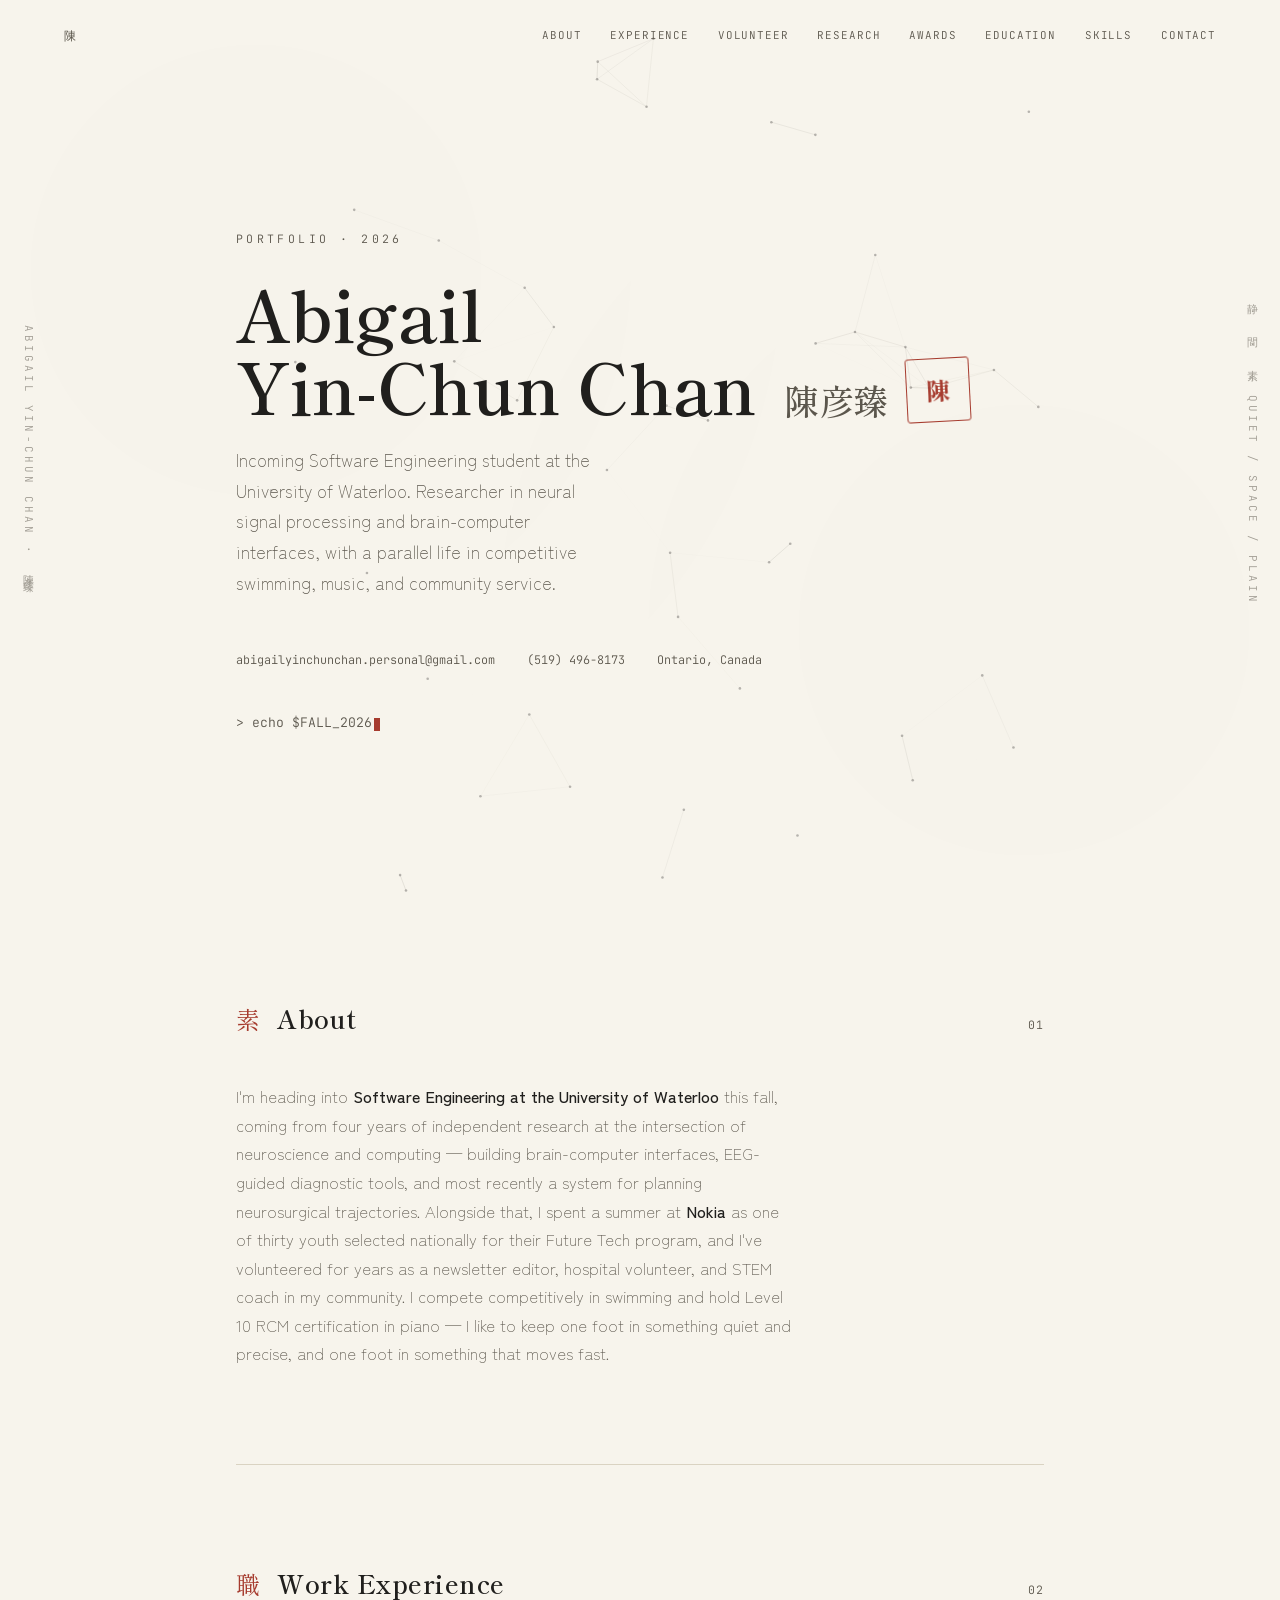
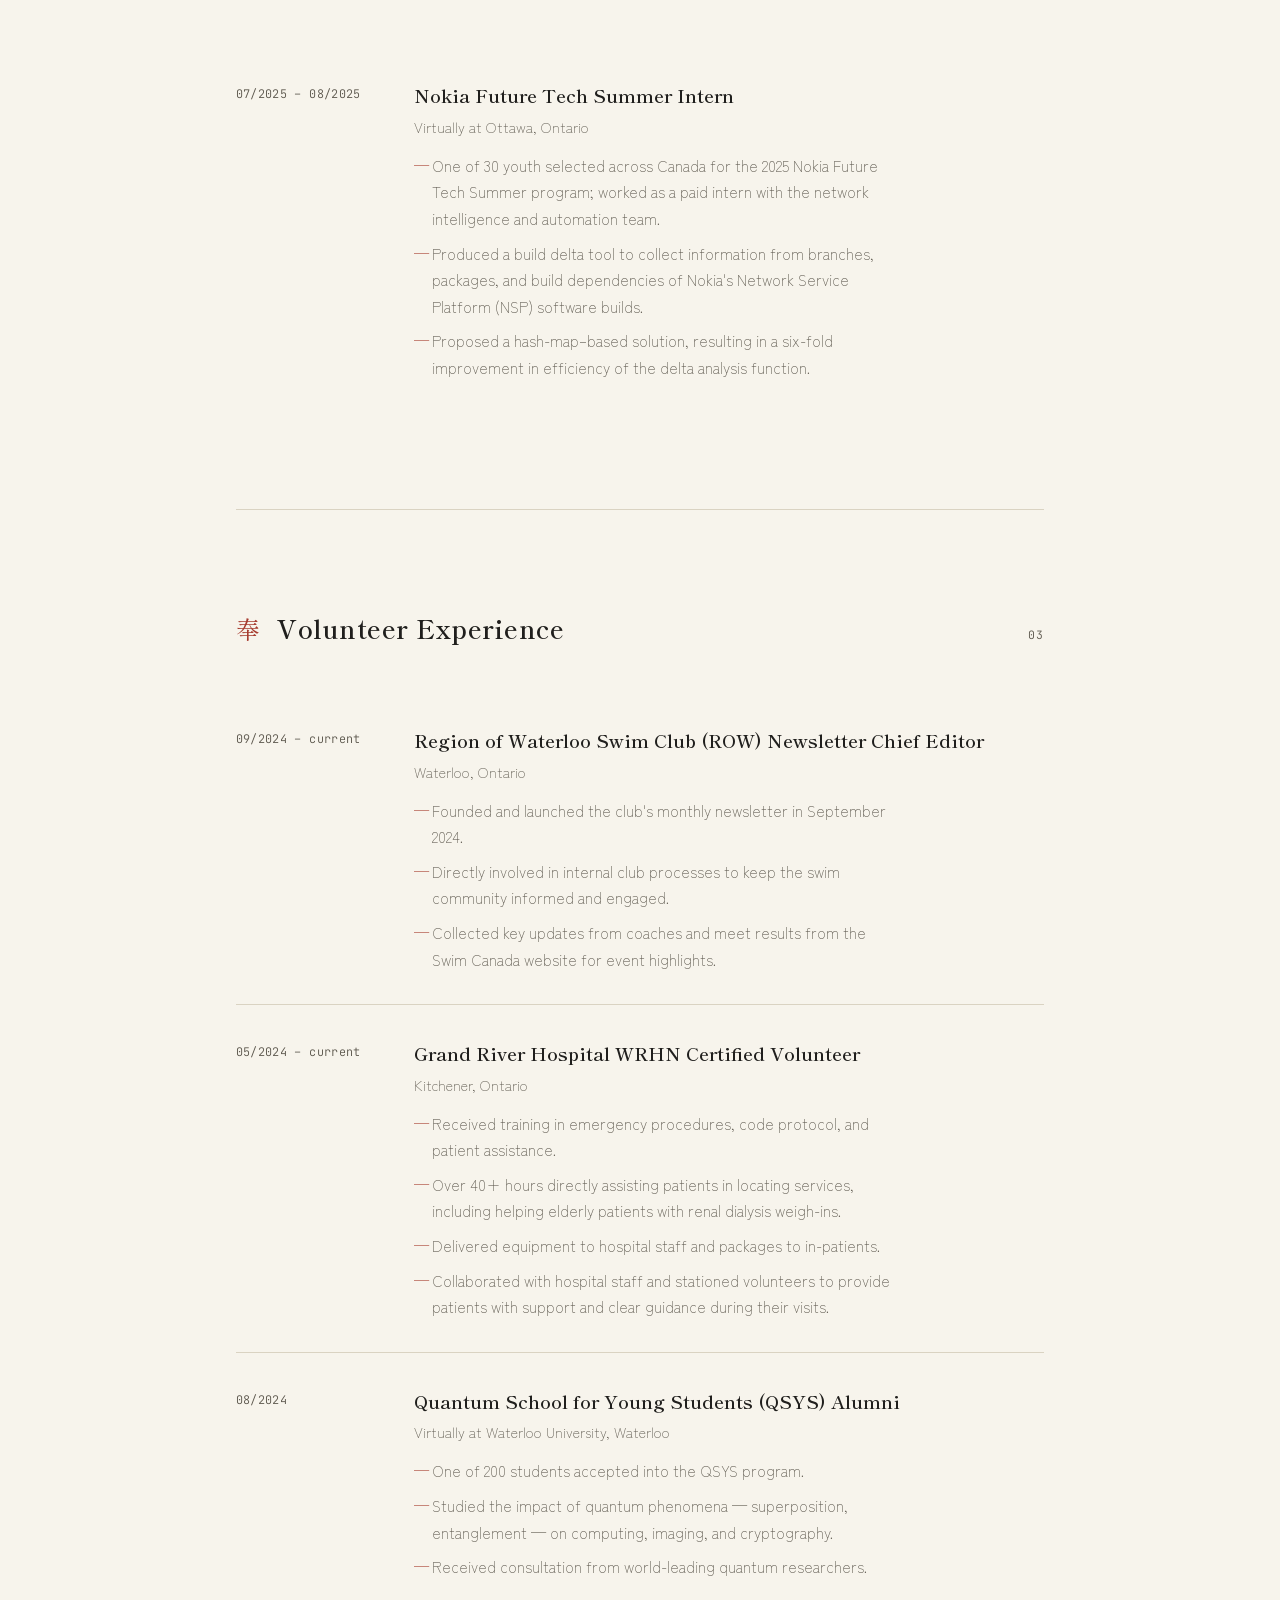
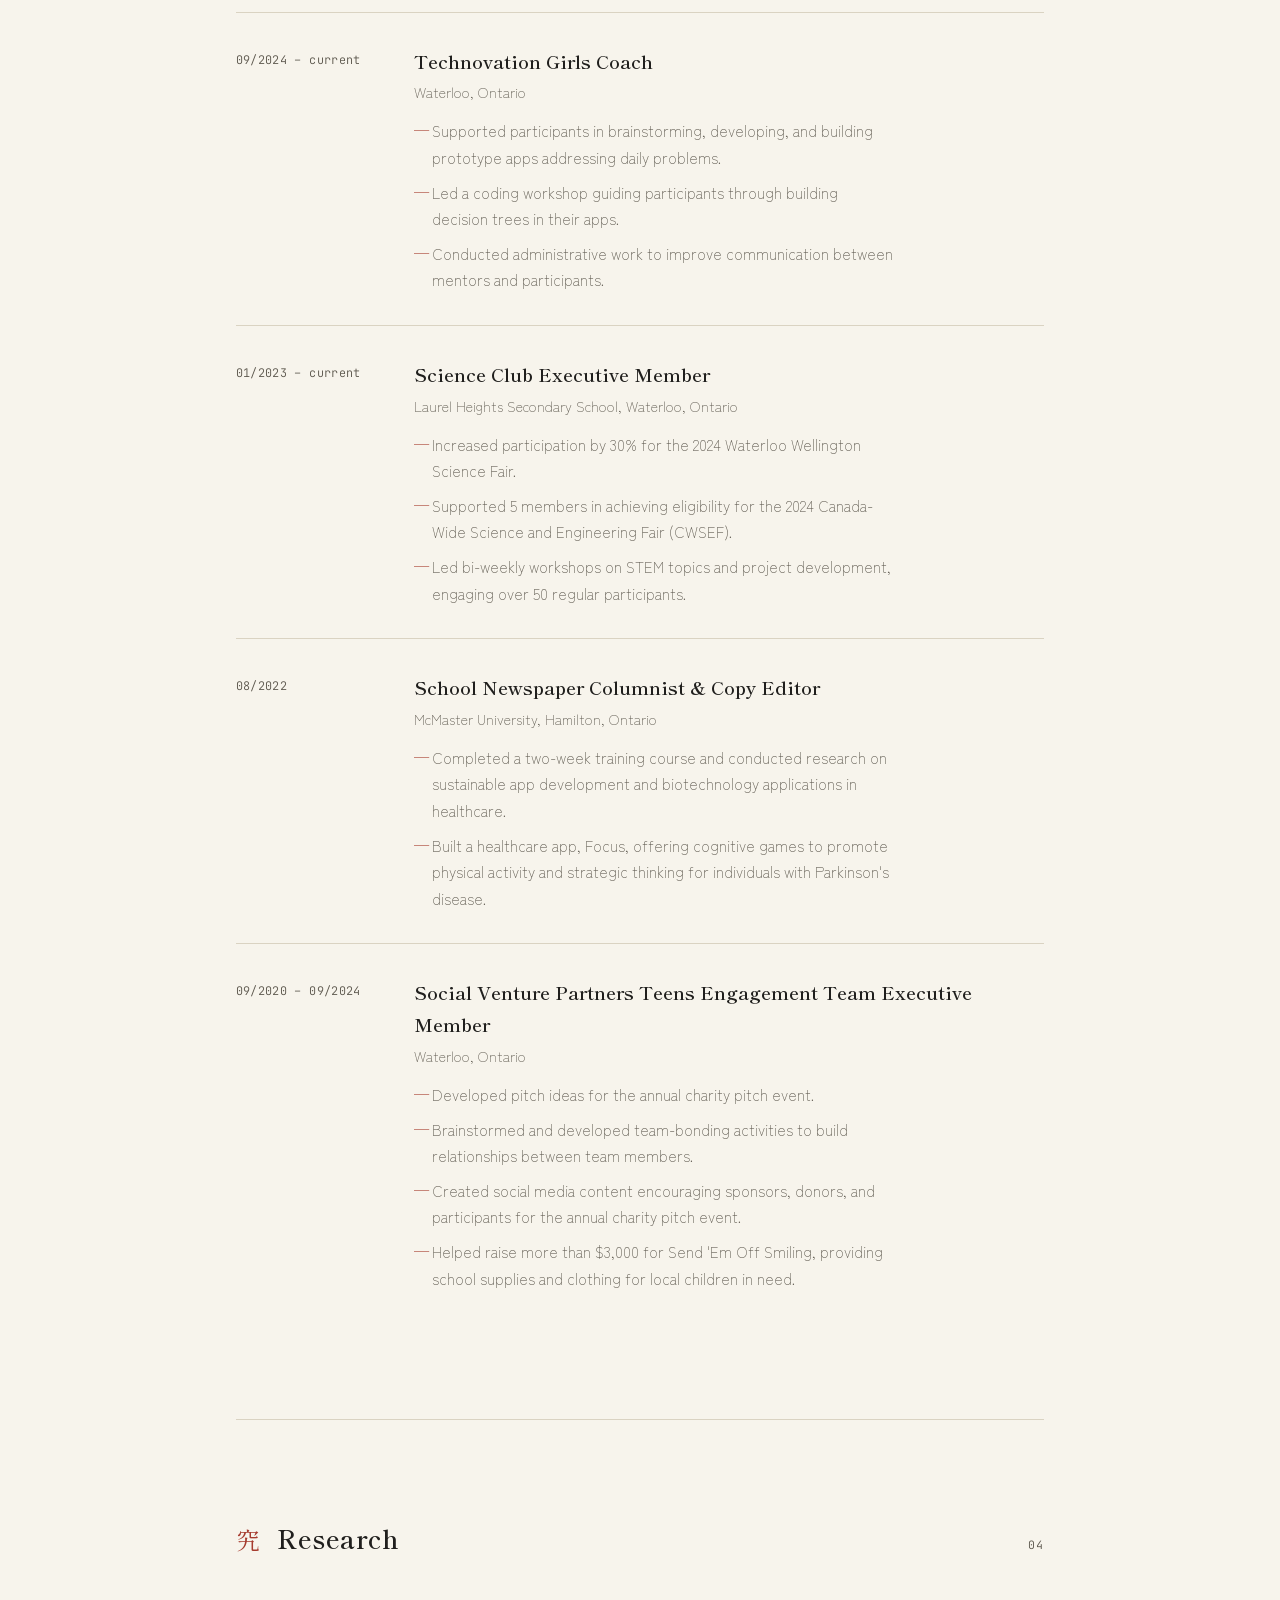
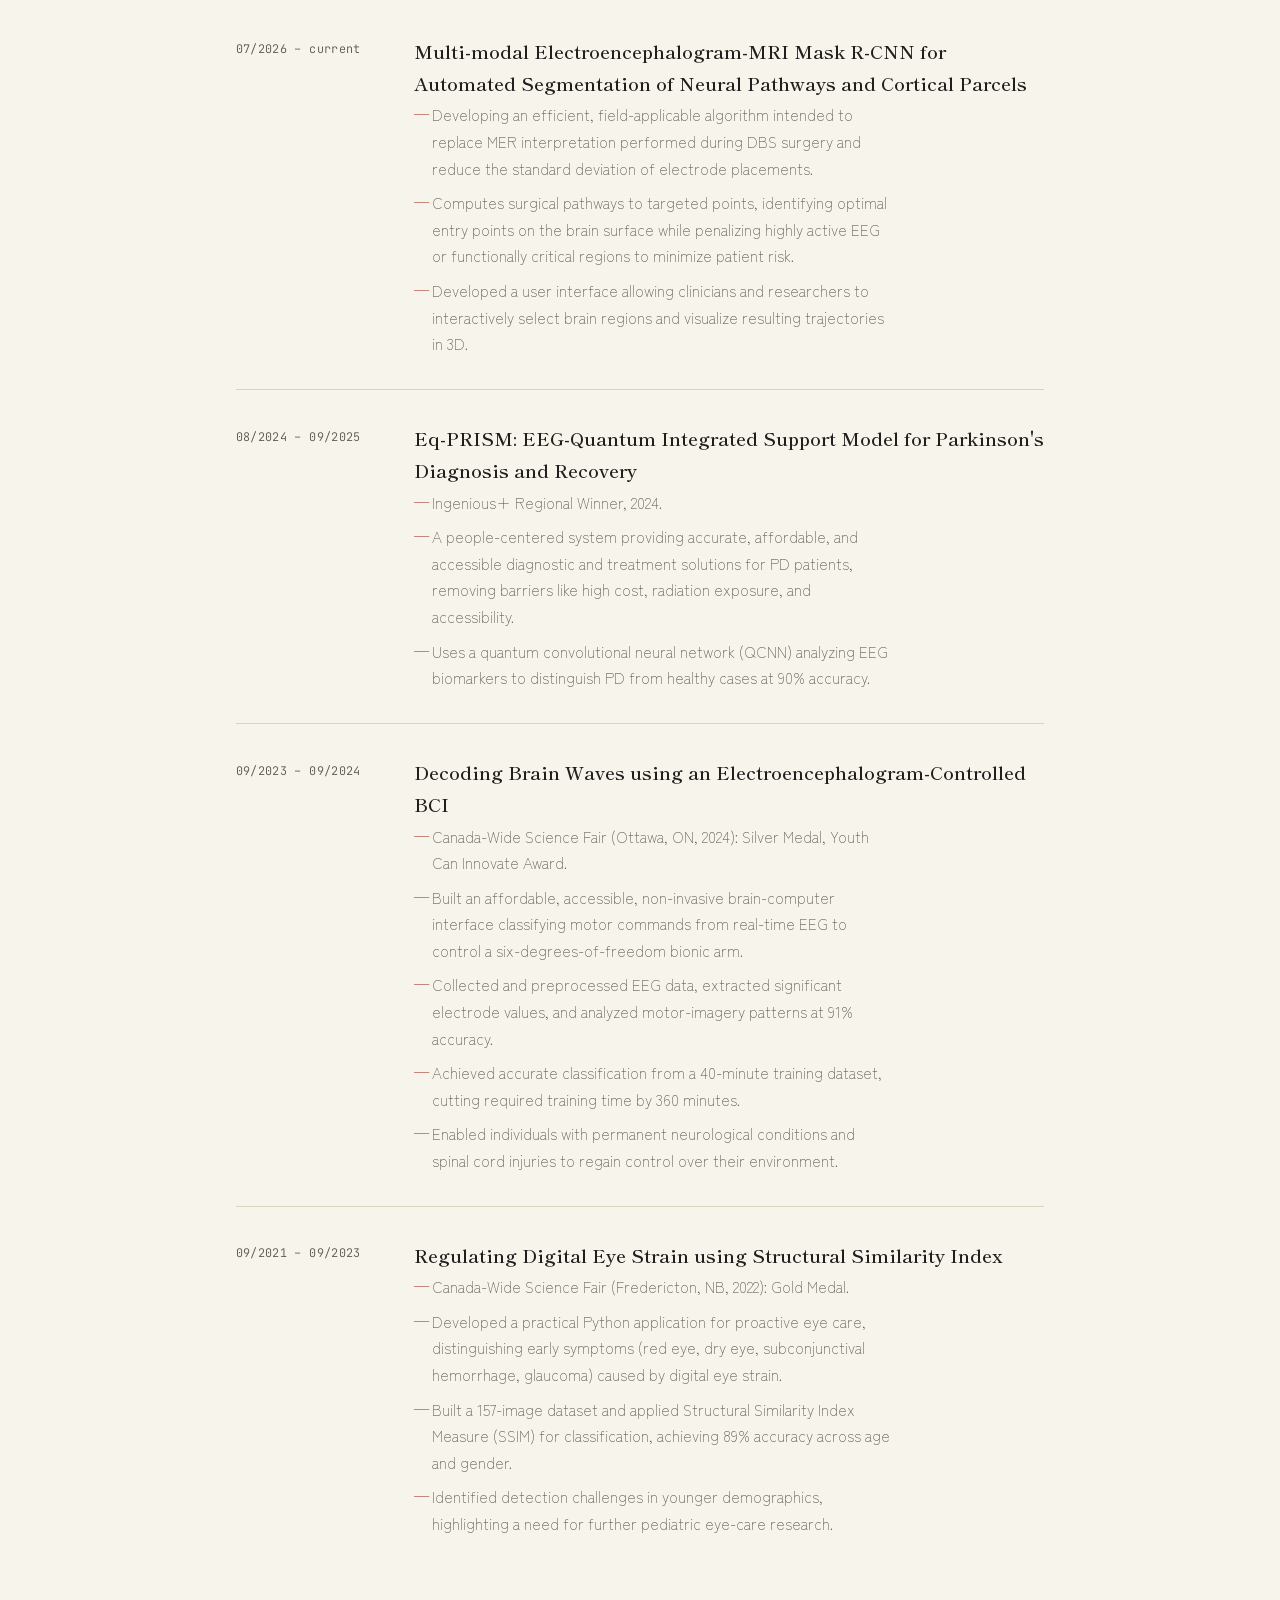
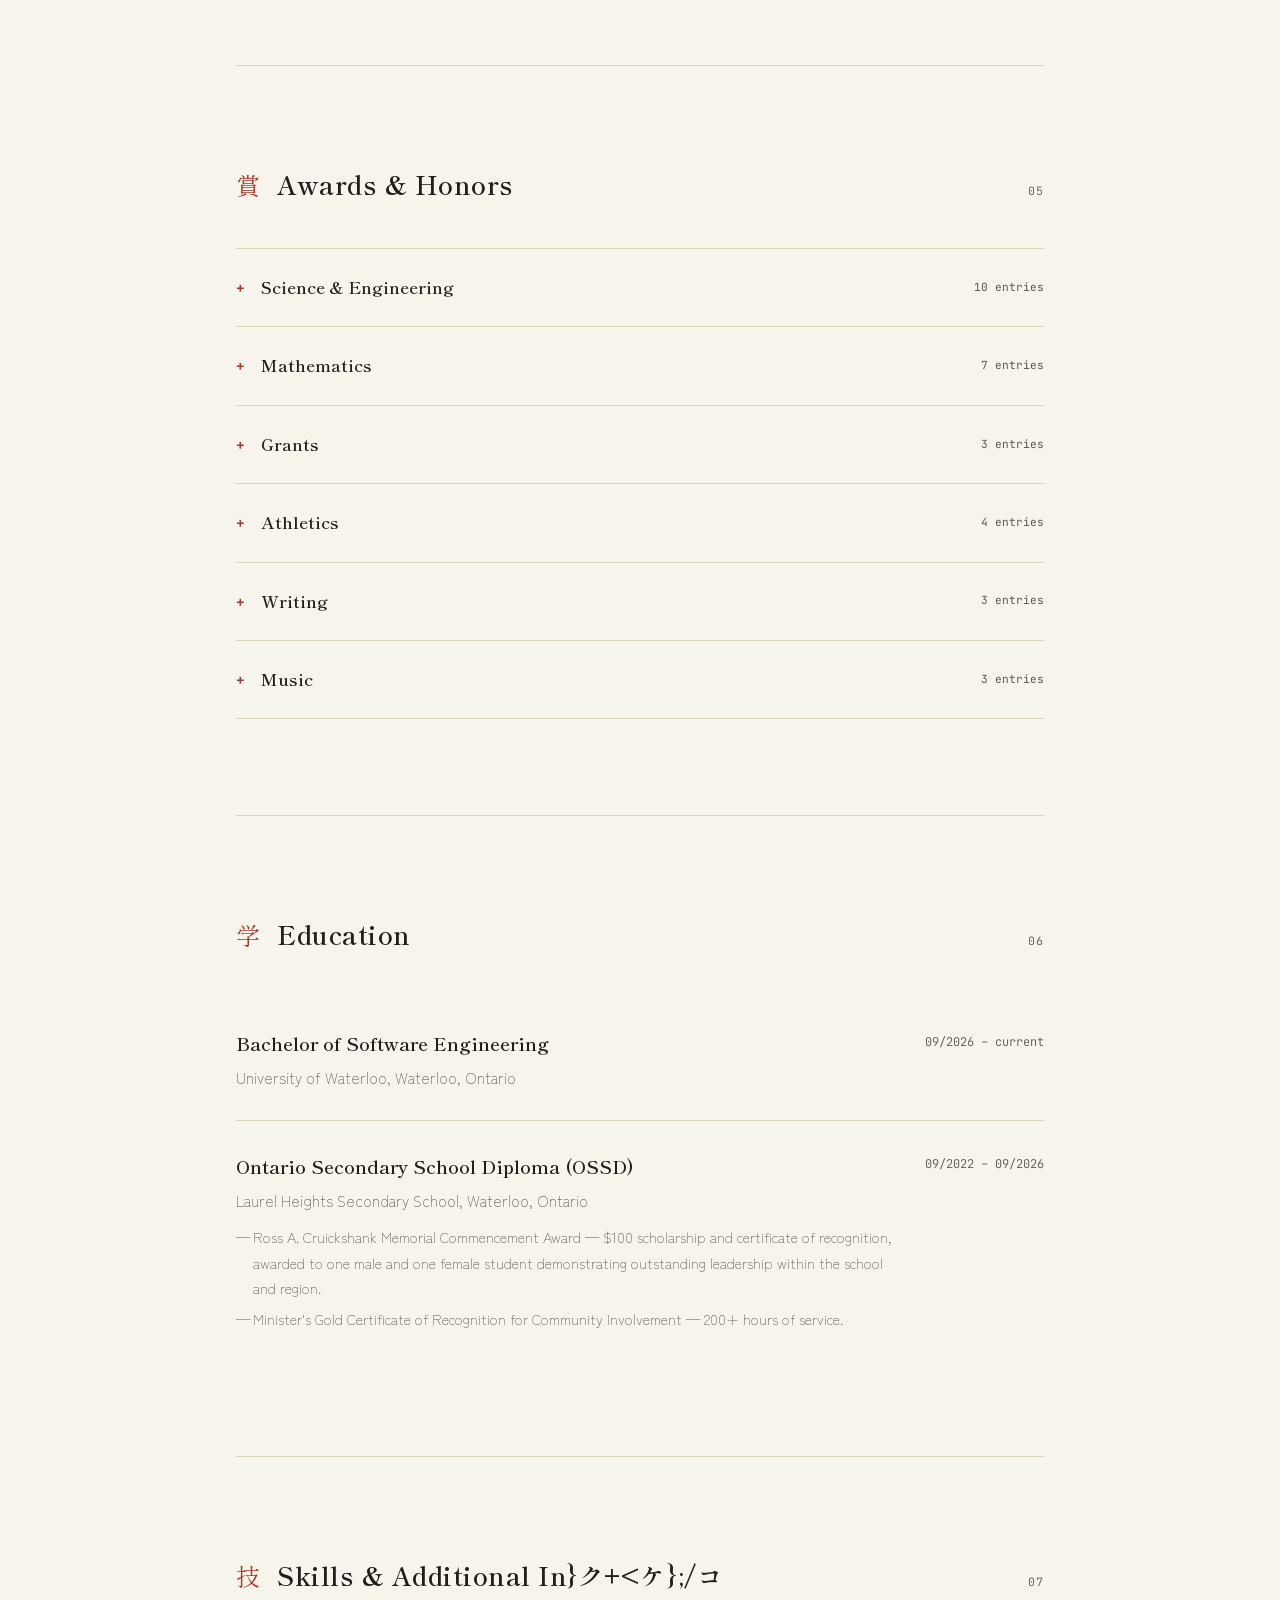
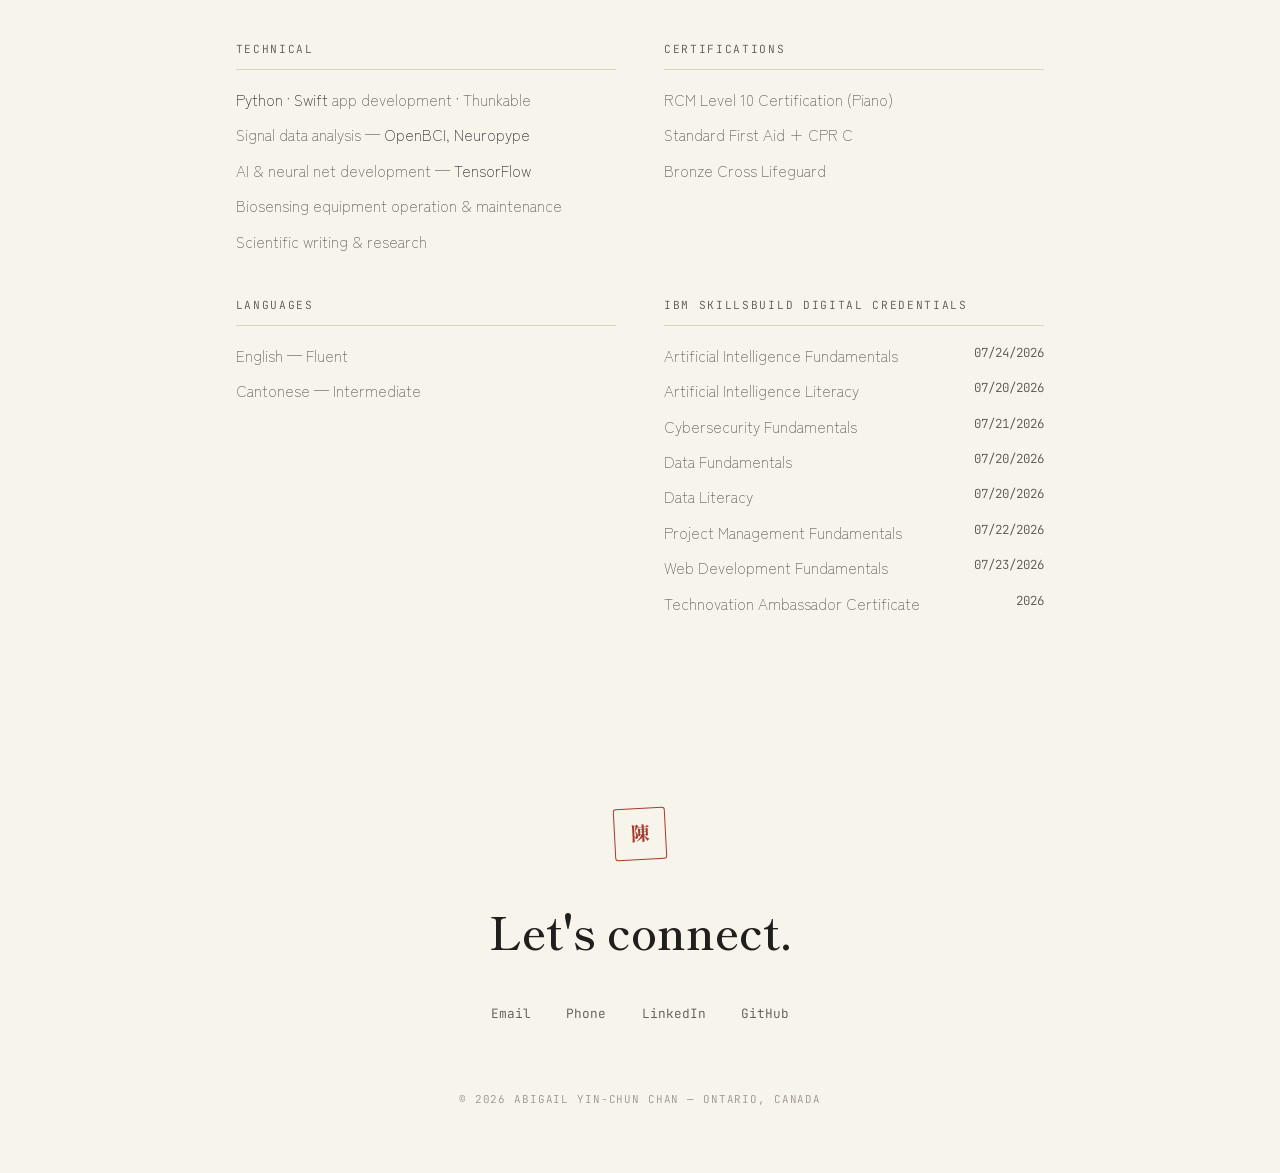
==== index.html @ eec90996 "Update index.html" ====
<!DOCTYPE html>
<html lang="en">
<head>
<meta charset="UTF-8">
<meta name="viewport" content="width=device-width, initial-scale=1.0">
<title>Abigail Yin-Chun Chan — Portfolio</title>
<link rel="preconnect" href="https://fonts.googleapis.com">
<link rel="preconnect" href="https://fonts.gstatic.com" crossorigin>
<link href="https://fonts.googleapis.com/css2?family=Shippori+Mincho:wght@400;500;600;700&family=Zen+Kaku+Gothic+New:wght@300;400;500;700&family=JetBrains+Mono:wght@400;500&display=swap" rel="stylesheet">
<style>
  :root{
    --paper: #F7F4EC;
    --paper-deep: #EFEADC;
    --ink: #201F1D;
    --ink-soft: #5B564C;
    --line: #DAD3C2;
    --seal: #A63B2E;

    --display: 'Shippori Mincho', serif;
    --body: 'Zen Kaku Gothic New', sans-serif;
    --mono: 'JetBrains Mono', monospace;
  }

  *{ margin:0; padding:0; box-sizing:border-box; }
  html{ scroll-behavior:smooth; }
  @media (prefers-reduced-motion: reduce){
    html{ scroll-behavior:auto; }
    *{ animation-duration:0.01ms !important; animation-iteration-count:1 !important; transition-duration:0.01ms !important; }
  }

  body{
    background:var(--paper);
    color:var(--ink);
    font-family:var(--body);
    font-weight:300;
    line-height:1.75;
    -webkit-font-smoothing:antialiased;
    overflow-x:hidden;
  }
  a{ color:inherit; text-decoration:none; }
  ::selection{ background:var(--seal); color:var(--paper); }
  :focus-visible{ outline:2px solid var(--seal); outline-offset:3px; }

  body::before{
    content:"";
    position:fixed; inset:0;
    pointer-events:none; z-index:1; opacity:0.35;
    background-image:
      radial-gradient(circle at 20% 30%, rgba(0,0,0,0.015) 0%, transparent 50%),
      radial-gradient(circle at 80% 70%, rgba(0,0,0,0.015) 0%, transparent 50%);
  }

  .rail{ position:fixed; top:0; bottom:0; width:56px; display:flex; align-items:center; justify-content:center; z-index:5; pointer-events:none; }
  .rail.left{ left:0; } .rail.right{ right:0; }
  .rail span{ writing-mode:vertical-rl; font-family:var(--mono); font-size:0.68rem; letter-spacing:0.28em; color:var(--ink-soft); opacity:0.55; text-transform:uppercase; }
  @media (max-width:900px){ .rail{ display:none; } }

  nav{ position:fixed; top:0; left:0; right:0; z-index:10; display:flex; justify-content:space-between; align-items:center; padding:1.6rem 4rem; pointer-events:none; }
  nav *{ pointer-events:auto; }
  .nav-mark{ font-family:var(--mono); font-size:0.72rem; letter-spacing:0.15em; color:var(--ink-soft); }
  .nav-links{ display:flex; gap:1.8rem; font-family:var(--mono); font-size:0.68rem; letter-spacing:0.08em; text-transform:uppercase; flex-wrap:wrap; justify-content:flex-end; }
  .nav-links a{ color:var(--ink-soft); position:relative; padding-bottom:2px; }
  .nav-links a::after{ content:""; position:absolute; left:0; right:0; bottom:-3px; height:1px; background:var(--seal); transform:scaleX(0); transform-origin:left; transition:transform 0.35s ease; }
  .nav-links a:hover::after, .nav-links a:focus-visible::after{ transform:scaleX(1); }
  @media (max-width:760px){ nav{ padding:1.2rem 1.6rem; } .nav-links{ display:none; } }
  @media (min-width:1000px){ .nav-links{ flex-wrap:nowrap; } }
  @media (min-width:900px){ .hero-name-row{ flex-wrap:nowrap; } }

  .wrap{ max-width:860px; margin:0 auto; padding:0 1.6rem; position:relative; z-index:2; }

  .hero{ min-height:100vh; display:flex; flex-direction:column; justify-content:center; padding-top:4rem; position:relative; overflow:hidden; }
  .hero-canvas{ position:absolute; inset:0; z-index:0; pointer-events:none; }
  .hero-content{ position:relative; z-index:1; }
  .hero-eyebrow{ font-family:var(--mono); font-size:0.72rem; letter-spacing:0.3em; color:var(--ink-soft); text-transform:uppercase; margin-bottom:1.6rem; opacity:0; animation:rise 0.9s 0.1s cubic-bezier(.2,.7,.2,1) forwards; }
  .hero-name-row{ display:flex; align-items:flex-end; gap:1.2rem; flex-wrap:wrap; }
  .hero h1{ font-family:var(--display); font-weight:600; font-size:clamp(2.4rem, 6.2vw, 4.4rem); line-height:1.05; letter-spacing:-0.01em; opacity:0; animation:rise 1s 0.25s cubic-bezier(.2,.7,.2,1) forwards; min-width:0; }
  .hero h1 .cjk{ font-size:0.5em; color:var(--ink-soft); font-weight:500; margin-left:0.3em; }
  .seal{ width:64px; height:64px; min-width:64px; border:1.5px solid var(--seal); color:var(--seal); display:flex; align-items:center; justify-content:center; font-family:var(--display); font-size:1.5rem; font-weight:700; border-radius:3px; transform:rotate(-3deg); opacity:0; animation:stamp 0.6s 0.9s cubic-bezier(.34,1.56,.64,1) forwards; flex-shrink:0; }
  .hero-role{ margin-top:1.4rem; font-size:1.1rem; font-weight:300; color:var(--ink-soft); max-width:40ch; opacity:0; animation:rise 0.9s 0.45s cubic-bezier(.2,.7,.2,1) forwards; }
  .hero-meta{ margin-top:3.2rem; display:flex; gap:2rem; flex-wrap:wrap; font-family:var(--mono); font-size:0.74rem; color:var(--ink-soft); opacity:0; animation:rise 0.9s 0.6s cubic-bezier(.2,.7,.2,1) forwards; }
  .hero-meta a:hover{ color:var(--seal); }

  .terminal{ margin-top:2.6rem; font-family:var(--mono); font-size:0.82rem; color:var(--ink-soft); min-height:1.4em; opacity:0; animation:rise 0.9s 0.78s cubic-bezier(.2,.7,.2,1) forwards; }
  .terminal .prompt-text{ white-space:pre; }
  .terminal .cursor{ display:inline-block; width:0.5em; height:1em; background:var(--seal); margin-left:2px; vertical-align:text-bottom; animation:blink 1s steps(1) infinite; }
  @keyframes blink{ 50%{ opacity:0; } }

  @keyframes rise{ from{ opacity:0; transform:translateY(16px); } to{ opacity:1; transform:translateY(0); } }
  @keyframes stamp{ 0%{ opacity:0; transform:rotate(-3deg) scale(1.4); } 100%{ opacity:1; transform:rotate(-3deg) scale(1); } }

  section{ padding:6rem 0; position:relative; }
  section + section{ border-top:1px solid var(--line); }
  .section-head{ display:flex; align-items:baseline; gap:1.1rem; margin-bottom:2.6rem; }
  .glyph{ font-family:var(--display); font-size:1.5rem; color:var(--seal); line-height:1; }
  .section-title{ font-family:var(--display); font-size:1.6rem; font-weight:600; letter-spacing:0.02em; }
  .section-num{ margin-left:auto; font-family:var(--mono); font-size:0.72rem; color:var(--ink-soft); letter-spacing:0.1em; }

  .reveal{ opacity:0; transform:translateY(24px); transition:opacity 0.8s cubic-bezier(.2,.7,.2,1), transform 0.8s cubic-bezier(.2,.7,.2,1); }
  .reveal.in{ opacity:1; transform:translateY(0); }

  .about-text{ font-size:1.02rem; color:var(--ink-soft); max-width:62ch; }
  .about-text strong{ color:var(--ink); font-weight:500; }

  .entry{ display:grid; grid-template-columns:150px 1fr; gap:1.8rem; padding:2rem 0; }
  .entry + .entry{ border-top:1px solid var(--line); }
  .entry-date{ font-family:var(--mono); font-size:0.74rem; color:var(--ink-soft); letter-spacing:0.03em; padding-top:0.3rem; }
  .entry-title{ font-family:var(--display); font-size:1.15rem; font-weight:600; margin-bottom:0.15rem; }
  .entry-org{ font-size:0.9rem; color:var(--ink-soft); margin-bottom:0.8rem; }
  .entry ul{ list-style:none; display:flex; flex-direction:column; gap:0.5rem; }
  .entry li{ position:relative; padding-left:1.1rem; font-size:0.95rem; color:var(--ink-soft); max-width:60ch; }
  .entry li::before{ content:"—"; position:absolute; left:0; color:var(--seal); }
  @media (max-width:600px){ .entry{ grid-template-columns:1fr; gap:0.5rem; } }

  .skill-groups{ display:grid; grid-template-columns:repeat(2, 1fr); gap:2.6rem 3rem; }
  @media (max-width:600px){ .skill-groups{ grid-template-columns:1fr; } }
  .skill-group-label{ font-family:var(--mono); font-size:0.7rem; letter-spacing:0.15em; text-transform:uppercase; color:var(--ink-soft); margin-bottom:1rem; padding-bottom:0.6rem; border-bottom:1px solid var(--line); }
  .skill-list{ display:flex; flex-direction:column; gap:0.55rem; font-size:0.95rem; color:var(--ink-soft); }
  .skill-list span.hl{ color:var(--ink); }
  .skill-list .cred-row{ display:flex; justify-content:space-between; gap:1rem; }
  .skill-list .cred-date{ font-family:var(--mono); font-size:0.78rem; color:var(--ink-soft); white-space:nowrap; }

  .skill-list a{
    color: inherit;
    text-decoration: none;
    border-bottom: 1px solid transparent;
    transition: color .25s ease, border-color .25s ease;
  }
  
  .skill-list a:hover{
      color: var(--seal);
      border-bottom-color: var(--seal);
  }
  .edu-item{ display:flex; justify-content:space-between; align-items:flex-start; gap:1.5rem; padding:1.8rem 0; }
  .edu-item + .edu-item{ border-top:1px solid var(--line); }
  .edu-degree{ font-family:var(--display); font-size:1.15rem; font-weight:600; }
  .edu-school{ color:var(--ink-soft); font-size:0.95rem; margin-top:0.3rem; }
  .edu-item ul{ list-style:none; margin-top:0.7rem; display:flex; flex-direction:column; gap:0.4rem; }
  .edu-item li{ position:relative; padding-left:1.1rem; font-size:0.9rem; color:var(--ink-soft); }
  .edu-item li::before{ content:"—"; position:absolute; left:0; color:var(--seal); }
  .edu-date{ font-family:var(--mono); font-size:0.75rem; color:var(--ink-soft); white-space:nowrap; padding-top:0.3rem; }
  @media (max-width:600px){ .edu-item{ flex-direction:column; gap:0.4rem; } }

  /* awards — scroll accordion */
  .award-group{ border-top:1px solid var(--line); }
  .award-group:last-child{ border-bottom:1px solid var(--line); }
  .award-group summary{
    list-style:none; cursor:pointer; padding:1.5rem 0; display:flex; align-items:center; gap:1rem;
    font-family:var(--display); font-size:1.05rem; font-weight:600;
  }
  .award-group summary::-webkit-details-marker{ display:none; }
  .award-group summary .count{ margin-left:auto; font-family:var(--mono); font-size:0.7rem; color:var(--ink-soft); font-weight:400; }
  .award-group summary .plus{ color:var(--seal); font-family:var(--mono); font-size:0.9rem; transition:transform 0.3s ease; }
  .award-group[open] summary .plus{ transform:rotate(45deg); }
  .award-body{ padding:0 0 2rem 0; }
  .award-row{ display:flex; gap:1rem; padding:0.85rem 0; border-top:1px solid var(--paper-deep); align-items:baseline; }
  .award-row:first-child{ border-top:none; }
  .award-name{ font-size:0.94rem; }
  .award-detail{ font-size:0.85rem; color:var(--ink-soft); margin-top:0.15rem; }
  .award-meta{ margin-left:auto; font-family:var(--mono); font-size:0.72rem; color:var(--ink-soft); white-space:nowrap; }

  footer{ padding:6rem 0 4rem; text-align:center; }
  .footer-seal{ width:52px; height:52px; margin:0 auto 2rem; border:1.5px solid var(--seal); color:var(--seal); border-radius:3px; display:flex; align-items:center; justify-content:center; font-family:var(--display); font-size:1.2rem; font-weight:700; transform:rotate(-3deg); }
  footer h2{ font-family:var(--display); font-size:clamp(1.8rem, 5vw, 2.8rem); font-weight:600; margin-bottom:1.6rem; }
  .footer-links{ display:flex; justify-content:center; gap:2.2rem; flex-wrap:wrap; margin-top:2rem; font-family:var(--mono); font-size:0.8rem; }
  .footer-links a{ color:var(--ink-soft); border-bottom:1px solid transparent; }
  .footer-links a:hover{ color:var(--seal); border-bottom-color:var(--seal); }
  .footer-note{ margin-top:4rem; font-family:var(--mono); font-size:0.68rem; color:var(--ink-soft); opacity:0.6; letter-spacing:0.08em; }
</style>
</head>
<body>

  <div class="rail left"><span>ABIGAIL YIN-CHUN CHAN · 陳彦臻</span></div>
  <div class="rail right"><span>静 · 間 · 素 — QUIET / SPACE / PLAIN</span></div>

  <nav>
    <div class="nav-mark">陳</div>
    <div class="nav-links">
      <a href="#about">About</a>
      <a href="#experience">Experience</a>
      <a href="#volunteer">Volunteer</a>
      <a href="#research">Research</a>
      <a href="#awards">Awards</a>
      <a href="#education">Education</a>
      <a href="#skills">Skills</a>
      <a href="#contact">Contact</a>
    </div>
  </nav>

  <div class="wrap">

    <!-- HERO -->
    <header class="hero">
      <canvas id="circuit" class="hero-canvas"></canvas>
      <div class="hero-content">
        <div class="hero-eyebrow">Portfolio · 2026</div>
        <div class="hero-name-row">
          <h1>Abigail<br>Yin-Chun Chan <span class="cjk">陳彦臻</span></h1>
          <div class="seal">陳</div>
        </div>
        <p class="hero-role">Incoming Software Engineering student at the University of Waterloo. Researcher in neural signal processing and brain-computer interfaces, with a parallel life in competitive swimming, music, and community service.</p>
        <div class="hero-meta">
          <a href="mailto:abigailyinchunchan.personal@gmail.com">abigailyinchunchan.personal@gmail.com</a>
          <a href="tel:+15194968173">(519) 496-8173</a>
          <a href="#">Ontario, Canada</a>
        </div>
        <div class="terminal"><span class="prompt-text" id="terminalLine">&gt; whoami</span><span class="cursor"></span></div>
      </div>
    </header>

    <!-- ABOUT -->
    <section id="about">
      <div class="section-head reveal">
        <span class="glyph">素</span>
        <span class="section-title">About</span>
        <span class="section-num">01</span>
      </div>
      <p class="about-text reveal">
        I'm heading into <strong>Software Engineering at the University of Waterloo</strong> this fall,
        coming from four years of independent research at the intersection of neuroscience and computing —
        building brain-computer interfaces, EEG-guided diagnostic tools, and most recently a system for
        planning neurosurgical trajectories. Alongside that, I spent a summer at <strong>Nokia</strong> as one
        of thirty youth selected nationally for their Future Tech program, and I've volunteered for years as
        a newsletter editor, hospital volunteer, and STEM coach in my community. I compete competitively in
        swimming and hold Level 10 RCM certification in piano — I like to keep one foot in something quiet
        and precise, and one foot in something that moves fast.
      </p>
    </section>

    <!-- WORK EXPERIENCE -->
    <section id="experience">
      <div class="section-head reveal">
        <span class="glyph">職</span>
        <span class="section-title">Work Experience</span>
        <span class="section-num">02</span>
      </div>

      <div class="entry reveal">
        <div class="entry-date">07/2025 – 08/2025</div>
        <div>
          <div class="entry-title">Nokia Future Tech Summer Intern</div>
          <div class="entry-org">Virtually at Ottawa, Ontario</div>
          <ul>
            <li>One of 30 youth selected across Canada for the 2025 Nokia Future Tech Summer program; worked as a paid intern with the network intelligence and automation team.</li>
            <li>Produced a build delta tool to collect information from branches, packages, and build dependencies of Nokia's Network Service Platform (NSP) software builds.</li>
            <li>Proposed a hash-map–based solution, resulting in a six-fold improvement in efficiency of the delta analysis function.</li>
          </ul>
        </div>
      </div>
    </section>

    <!-- VOLUNTEER -->
    <section id="volunteer">
      <div class="section-head reveal">
        <span class="glyph">奉</span>
        <span class="section-title">Volunteer Experience</span>
        <span class="section-num">03</span>
      </div>

      <div class="entry reveal">
        <div class="entry-date">09/2024 – current</div>
        <div>
          <div class="entry-title">Region of Waterloo Swim Club (ROW) Newsletter Chief Editor</div>
          <div class="entry-org">Waterloo, Ontario</div>
          <ul>
            <li>Founded and launched the club's monthly newsletter in September 2024.</li>
            <li>Directly involved in internal club processes to keep the swim community informed and engaged.</li>
            <li>Collected key updates from coaches and meet results from the Swim Canada website for event highlights.</li>
          </ul>
        </div>
      </div>

      <div class="entry reveal">
        <div class="entry-date">05/2024 – current</div>
        <div>
          <div class="entry-title">Grand River Hospital WRHN Certified Volunteer</div>
          <div class="entry-org">Kitchener, Ontario</div>
          <ul>
            <li>Received training in emergency procedures, code protocol, and patient assistance.</li>
            <li>Over 40+ hours directly assisting patients in locating services, including helping elderly patients with renal dialysis weigh-ins.</li>
            <li>Delivered equipment to hospital staff and packages to in-patients.</li>
            <li>Collaborated with hospital staff and stationed volunteers to provide patients with support and clear guidance during their visits.</li>
          </ul>
        </div>
      </div>

      <div class="entry reveal">
        <div class="entry-date">08/2024</div>
        <div>
          <div class="entry-title">Quantum School for Young Students (QSYS) Alumni</div>
          <div class="entry-org">Virtually at Waterloo University, Waterloo</div>
          <ul>
            <li>One of 200 students accepted into the QSYS program.</li>
            <li>Studied the impact of quantum phenomena — superposition, entanglement — on computing, imaging, and cryptography.</li>
            <li>Received consultation from world-leading quantum researchers.</li>
          </ul>
        </div>
      </div>

      <div class="entry reveal">
        <div class="entry-date">09/2024 – current</div>
        <div>
          <div class="entry-title">Technovation Girls Coach</div>
          <div class="entry-org">Waterloo, Ontario</div>
          <ul>
            <li>Supported participants in brainstorming, developing, and building prototype apps addressing daily problems.</li>
            <li>Led a coding workshop guiding participants through building decision trees in their apps.</li>
            <li>Conducted administrative work to improve communication between mentors and participants.</li>
          </ul>
        </div>
      </div>

      <div class="entry reveal">
        <div class="entry-date">01/2023 – current</div>
        <div>
          <div class="entry-title">Science Club Executive Member</div>
          <div class="entry-org">Laurel Heights Secondary School, Waterloo, Ontario</div>
          <ul>
            <li>Increased participation by 30% for the 2024 Waterloo Wellington Science Fair.</li>
            <li>Supported 5 members in achieving eligibility for the 2024 Canada-Wide Science and Engineering Fair (CWSEF).</li>
            <li>Led bi-weekly workshops on STEM topics and project development, engaging over 50 regular participants.</li>
          </ul>
        </div>
      </div>

      <div class="entry reveal">
        <div class="entry-date">08/2022</div>
        <div>
          <div class="entry-title">School Newspaper Columnist &amp; Copy Editor</div>
          <div class="entry-org">McMaster University, Hamilton, Ontario</div>
          <ul>
            <li>Completed a two-week training course and conducted research on sustainable app development and biotechnology applications in healthcare.</li>
            <li>Built a healthcare app, Focus, offering cognitive games to promote physical activity and strategic thinking for individuals with Parkinson's disease.</li>
          </ul>
        </div>
      </div>

      <div class="entry reveal">
        <div class="entry-date">09/2020 – 09/2024</div>
        <div>
          <div class="entry-title">Social Venture Partners Teens Engagement Team Executive Member</div>
          <div class="entry-org">Waterloo, Ontario</div>
          <ul>
            <li>Developed pitch ideas for the annual charity pitch event.</li>
            <li>Brainstormed and developed team-bonding activities to build relationships between team members.</li>
            <li>Created social media content encouraging sponsors, donors, and participants for the annual charity pitch event.</li>
            <li>Helped raise more than $3,000 for Send 'Em Off Smiling, providing school supplies and clothing for local children in need.</li>
          </ul>
        </div>
      </div>
    </section>

    <!-- RESEARCH -->
    <section id="research">
      <div class="section-head reveal">
        <span class="glyph">究</span>
        <span class="section-title">Research</span>
        <span class="section-num">04</span>
      </div>

      <div class="entry reveal">
        <div class="entry-date">07/2026 – current</div>
        <div>
          <div class="entry-title">Multi-modal Electroencephalogram-MRI Mask R-CNN for Automated Segmentation of Neural Pathways and Cortical Parcels</div>
          <ul>
            <li>Developing an efficient, field-applicable algorithm intended to replace MER interpretation performed during DBS surgery and reduce the standard deviation of electrode placements.</li>
            <li>Computes surgical pathways to targeted points, identifying optimal entry points on the brain surface while penalizing highly active EEG or functionally critical regions to minimize patient risk.</li>
            <li>Developed a user interface allowing clinicians and researchers to interactively select brain regions and visualize resulting trajectories in 3D.</li>
          </ul>
        </div>
      </div>

      <div class="entry reveal">
        <div class="entry-date">08/2024 – 09/2025</div>
        <div>
          <div class="entry-title">Eq-PRISM: EEG-Quantum Integrated Support Model for Parkinson's Diagnosis and Recovery</div>
          <ul>
            <li>Ingenious+ Regional Winner, 2024.</li>
            <li>A people-centered system providing accurate, affordable, and accessible diagnostic and treatment solutions for PD patients, removing barriers like high cost, radiation exposure, and accessibility.</li>
            <li>Uses a quantum convolutional neural network (QCNN) analyzing EEG biomarkers to distinguish PD from healthy cases at 90% accuracy.</li>
          </ul>
        </div>
      </div>

      <div class="entry reveal">
        <div class="entry-date">09/2023 – 09/2024</div>
        <div>
          <div class="entry-title">Decoding Brain Waves using an Electroencephalogram-Controlled BCI</div>
          <ul>
            <li>Canada-Wide Science Fair (Ottawa, ON, 2024): Silver Medal, Youth Can Innovate Award.</li>
            <li>Built an affordable, accessible, non-invasive brain-computer interface classifying motor commands from real-time EEG to control a six-degrees-of-freedom bionic arm.</li>
            <li>Collected and preprocessed EEG data, extracted significant electrode values, and analyzed motor-imagery patterns at 91% accuracy.</li>
            <li>Achieved accurate classification from a 40-minute training dataset, cutting required training time by 360 minutes.</li>
            <li>Enabled individuals with permanent neurological conditions and spinal cord injuries to regain control over their environment.</li>
          </ul>
        </div>
      </div>

      <div class="entry reveal">
        <div class="entry-date">09/2021 – 09/2023</div>
        <div>
          <div class="entry-title">Regulating Digital Eye Strain using Structural Similarity Index</div>
          <ul>
            <li>Canada-Wide Science Fair (Fredericton, NB, 2022): Gold Medal.</li>
            <li>Developed a practical Python application for proactive eye care, distinguishing early symptoms (red eye, dry eye, subconjunctival hemorrhage, glaucoma) caused by digital eye strain.</li>
            <li>Built a 157-image dataset and applied Structural Similarity Index Measure (SSIM) for classification, achieving 89% accuracy across age and gender.</li>
            <li>Identified detection challenges in younger demographics, highlighting a need for further pediatric eye-care research.</li>
          </ul>
        </div>
      </div>
    </section>

    <!-- AWARDS -->
    <section id="awards">
      <div class="section-head reveal">
        <span class="glyph">賞</span>
        <span class="section-title">Awards &amp; Honors</span>
        <span class="section-num">05</span>
      </div>

      <details class="award-group reveal">
        <summary><span class="plus">+</span> Science &amp; Engineering <span class="count">10 entries</span></summary>
        <div class="award-body">
          <div class="award-row"><div><div class="award-name">Canada-Wide Science Fair — Intermediate Division: ThinkNet</div><div class="award-detail">Decoding Brain Waves using an EEG-controlled BCI — Silver Medallion, Youth Can Innovate Award, $750 cash prize, $2,000 Western University &amp; $4,000 Mount Allison University scholarships</div></div><div class="award-meta">2024</div></div>
          <div class="award-row"><div><div class="award-name">Canada-Wide Science Fair — Junior Division</div><div class="award-detail">Regulating Digital Eye Strain using SSIM — Gold Medallion, $4,000 Western University scholarship</div></div><div class="award-meta">2022</div></div>
          <div class="award-row"><div><div class="award-name">Waterloo Wellington Regional Science &amp; Engineering Fair — Senior Division</div><div class="award-detail">Gold Medallion, $1,000 scholarships each from Waterloo, Laurier &amp; Guelph</div></div><div class="award-meta">2026</div></div>
          <div class="award-row"><div><div class="award-name">Waterloo Wellington Regional Science &amp; Engineering Fair — Senior Division</div><div class="award-detail">Gold Medallion, $1,000 scholarships each from Waterloo, Laurier &amp; Guelph</div></div><div class="award-meta">2025</div></div>
          <div class="award-row"><div><div class="award-name">Waterloo Wellington Regional Science &amp; Engineering Fair — Intermediate Division</div><div class="award-detail">Gold Medallion, $150 cash prize, $750 SHAD scholarship, Award of Merit</div></div><div class="award-meta">2024</div></div>
          <div class="award-row"><div><div class="award-name">Waterloo Wellington Regional Science &amp; Engineering Fair — Intermediate Division</div><div class="award-detail">Gold Medallion, $100 cash prize, $500 SHAD scholarship</div></div><div class="award-meta">2023</div></div>
          <div class="award-row"><div><div class="award-name">Waterloo Wellington Regional Science &amp; Engineering Fair — Junior Division</div><div class="award-detail">Gold Medallion, $80 cash prize, $500 SHAD scholarship, Award of Merit</div></div><div class="award-meta">2022</div></div>
          <div class="award-row"><div><div class="award-name">Technovation Girls Canada Challenge</div><div class="award-detail">National Semifinalist, Waterloo Chapter Grand Prize Winner</div></div><div class="award-meta">2025</div></div>
          <div class="award-row"><div><div class="award-name">Technovation Girls Canada Challenge</div><div class="award-detail">Waterloo Chapter Grand Prize Winner</div></div><div class="award-meta">2024</div></div>
          <div class="award-row"><div><div class="award-name">Technovation Girls Canada Challenge</div><div class="award-detail">Waterloo Chapter Best Pitch Award</div></div><div class="award-meta">2023</div></div>
          <div class="award-row"><div><div class="award-name">Canadian Youth Science Conference</div><div class="award-detail">Gold Award, Grand Prize Winner, $500 SHAD scholarship</div></div><div class="award-meta">2024</div></div>
        </div>
      </details>

      <details class="award-group reveal">
        <summary><span class="plus">+</span> Mathematics <span class="count">7 entries</span></summary>
        <div class="award-body">
          <div class="award-row"><div><div class="award-name">Canadian Senior Mathematics Contest</div><div class="award-detail">Certificate of Distinction — Top 25%</div></div><div class="award-meta">2025</div></div>
          <div class="award-row"><div><div class="award-name">Fryer Contest</div><div class="award-detail">Certificate of Distinction — Top 25%</div></div><div class="award-meta">2025</div></div>
          <div class="award-row"><div><div class="award-name">Cayley Contest</div><div class="award-detail">Certificate of Distinction — Score 126, Top 25%</div></div><div class="award-meta">2024</div></div>
          <div class="award-row"><div><div class="award-name">Galois Contest</div><div class="award-detail">Certificate of Distinction — Group V, Score 31</div></div><div class="award-meta">2024</div></div>
          <div class="award-row"><div><div class="award-name">Canadian Intermediate Mathematics Contest (CIMC)</div><div class="award-detail">Certificate of Distinction — Score 47, Top 25% of 8,450 participants (National Average 30.1)</div></div><div class="award-meta">2022</div></div>
          <div class="award-row"><div><div class="award-name">Pascal Contest</div><div class="award-detail">Certificate of Distinction — Score 132, Top 25%</div></div><div class="award-meta">2022 – 23</div></div>
          <div class="award-row"><div><div class="award-name">Gauss Contest</div><div class="award-detail">Certificate of Distinction — Score 127, Top 25%</div></div><div class="award-meta">2022</div></div>
        </div>
      </details>

      <details class="award-group reveal">
        <summary><span class="plus">+</span> Grants <span class="count">3 entries</span></summary>
        <div class="award-body">
          <div class="award-row"><div><div class="award-name">Youth Creativity Fund</div><div class="award-detail">$500 individual entry grant</div></div><div class="award-meta">2025</div></div>
          <div class="award-row"><div><div class="award-name">Ingenious+ Regional Award — EEG-Quantum Integrated Support Model for Parkinson's Diagnosis and Recovery</div><div class="award-detail">$1,000 cash prize</div></div><div class="award-meta">2025</div></div>
          <div class="award-row"><div><div class="award-name">Ingenious+ Regional Award — EM-PATH: EEG-MRI Brain Models for Automated Computation of Neurosurgical Trajectories</div><div class="award-detail">$1,000 cash prize</div></div><div class="award-meta">2026</div></div>
          <div class="award-row"><div><div class="award-name">Sprout Ideas Fellowship — Beyond the Blocks</div><div class="award-detail">$5,000 grant; organized elite swimmers (14–18) to mentor junior ROW athletes (13 and under) through development workshops, building confidence, team bonding, and passing down ROW values across generations of swimmers</div></div><div class="award-meta">—</div></div>
        </div>
      </details>

      <details class="award-group reveal">
        <summary><span class="plus">+</span> Athletics <span class="count">4 entries</span></summary>
        <div class="award-body">
          <div class="award-row"><div><div class="award-name">Most Valued Swimmer</div></div><div class="award-meta">2018 – 19</div></div>
          <div class="award-row"><div><div class="award-name">Ontario Open Water Championships — 17&amp;O Division, 1000m</div><div class="award-detail">Bronze Medalist</div></div><div class="award-meta">—</div></div>
          <div class="award-row"><div><div class="award-name">Most Spirited Award</div></div><div class="award-meta">2024 – 25</div></div>
          <div class="award-row"><div><div class="award-name">Senior Athlete of the Year</div></div><div class="award-meta">2024 – 25</div></div>
        </div>
      </details>

      <details class="award-group reveal">
        <summary><span class="plus">+</span> Writing <span class="count">3 entries</span></summary>
        <div class="award-body">
          <div class="award-row"><div><div class="award-name">Laurel Heights Secondary School Editor's Award for The Forecast</div><div class="award-detail">In recognition of 3 years of membership and contributions</div></div><div class="award-meta">2025</div></div>
          <div class="award-row"><div><div class="award-name">My Canada Project Competition</div><div class="award-detail">Third place</div></div><div class="award-meta">2022</div></div>
          <div class="award-row"><div><div class="award-name">Polar Expressions Publishing National Short Story Writing Competition</div><div class="award-detail">National Champion — 1st place</div></div><div class="award-meta">2021</div></div>
        </div>
      </details>

      <details class="award-group reveal">
        <summary><span class="plus">+</span> Music <span class="count">3 entries</span></summary>
        <div class="award-body">
          <div class="award-row"><div><div class="award-name">Waterloo Kiwanis Music Festival Provincials Delegate</div></div><div class="award-meta">2021</div></div>
          <div class="award-row"><div><div class="award-name">Ontario Music Festival Association (OMFA) Niagara Provincials Competition</div><div class="award-detail">Honorable Mention</div></div><div class="award-meta">2019</div></div>
          <div class="award-row"><div><div class="award-name">Waterloo Kiwanis Music Festival Provincials Delegate</div></div><div class="award-meta">2019</div></div>
        </div>
      </details>
    </section>

    <!-- EDUCATION -->
    <section id="education">
      <div class="section-head reveal">
        <span class="glyph">学</span>
        <span class="section-title">Education</span>
        <span class="section-num">06</span>
      </div>

      <div class="edu-item reveal">
        <div>
          <div class="edu-degree">Bachelor of Software Engineering</div>
          <div class="edu-school">University of Waterloo, Waterloo, Ontario</div>
        </div>
        <div class="edu-date">09/2026 – current</div>
      </div>
      <div class="edu-item reveal">
        <div>
          <div class="edu-degree">Ontario Secondary School Diploma (OSSD)</div>
          <div class="edu-school">Laurel Heights Secondary School, Waterloo, Ontario</div>
          <ul>
            <li>Ross A. Cruickshank Memorial Commencement Award — $100 scholarship and certificate of recognition, awarded to one male and one female student demonstrating outstanding leadership within the school and region.</li>
            <li>Minister's Gold Certificate of Recognition for Community Involvement — 200+ hours of service.</li>
          </ul>
        </div>
        <div class="edu-date">09/2022 – 09/2026</div>
      </div>
    </section>

    <!-- SKILLS / ADDITIONAL -->
    <section id="skills">
      <div class="section-head reveal">
        <span class="glyph">技</span>
        <span class="section-title">Skills &amp; Additional Information</span>
        <span class="section-num">07</span>
      </div>

      <div class="skill-groups">
        <div>
          <div class="skill-group-label">Technical</div>
          <div class="skill-list">
            <span><span class="hl">Python</span> · <span class="hl">Swift</span> app development · Thunkable</span>
            <span>Signal data analysis — <span class="hl">OpenBCI</span>, <span class="hl">Neuropype</span></span>
            <span>AI &amp; neural net development — <span class="hl">TensorFlow</span></span>
            <span>Biosensing equipment operation &amp; maintenance</span>
            <span>Scientific writing &amp; research</span>
          </div>
        </div>
        <div>
          <div class="skill-group-label">Certifications</div>
          <div class="skill-list">
            <span>RCM Level 10 Certification (Piano)</span>
            <span>Standard First Aid + CPR C</span>
            <span>Bronze Cross Lifeguard</span>
          </div>
        </div>
        <div>
          <div class="skill-group-label">Languages</div>
          <div class="skill-list">
            <span>English — Fluent</span>
            <span>Cantonese — Intermediate</span>
          </div>
        </div>
        <div>
          <div class="skill-group-label">IBM SkillsBuild Digital Credentials</div>
        
          <div class="skill-list">
        
            <span class="cred-row">
              <span>
                <a href="certifications/Artificial%20Intelligence%20Fundamentals.pdf" target="_blank">
                  Artificial Intelligence Fundamentals
                </a>
              </span>
              <span class="cred-date">07/24/2026</span>
            </span>
        
            <span class="cred-row">
              <span>
                <a href="certifications/AI%20Literacy.pdf" target="_blank">
                  Artificial Intelligence Literacy
                </a>
              </span>
              <span class="cred-date">07/20/2026</span>
            </span>
        
            <span class="cred-row">
              <span>
                <a href="certifications/Cybersecurity%20Fundamentals.pdf" target="_blank">
                  Cybersecurity Fundamentals
                </a>
              </span>
              <span class="cred-date">07/21/2026</span>
            </span>
        
            <span class="cred-row">
              <span>
                <a href="certifications/Data%20Fundamentals.pdf" target="_blank">
                  Data Fundamentals
                </a>
              </span>
              <span class="cred-date">07/20/2026</span>
            </span>
        
            <span class="cred-row">
              <span>
                <a href="certifications/Data%20Literacy.pdf" target="_blank">
                  Data Literacy
                </a>
              </span>
              <span class="cred-date">07/20/2026</span>
            </span>
        
            <span class="cred-row">
              <span>
                <a href="certifications/Project%20Management%20Fundamentals.pdf" target="_blank">
                  Project Management Fundamentals
                </a>
              </span>
              <span class="cred-date">07/22/2026</span>
            </span>
        
            <span class="cred-row">
              <span>
                <a href="certifications/Web%20Development%20Fundamentals.pdf" target="_blank">
                  Web Development Fundamentals
                </a>
              </span>
              <span class="cred-date">07/23/2026</span>
            </span>
        
            <span class="cred-row">
              <span>
                <a href="certifications/Technovation%20Ambassador%20Certificate.pdf" target="_blank">
                  Technovation Ambassador Certificate
                </a>
              </span>
              <span class="cred-date">2026</span>
            </span>
        
          </div>
        </div>
      </div>
    </section>

  </div>

  <!-- CONTACT / FOOTER -->
  <footer id="contact">
    <div class="footer-seal">陳</div>
    <h2>Let's connect.</h2>
    <div class="footer-links">
      <a href="mailto:abigailyinchunchan.personal@gmail.com">Email</a>
      <a href="tel:+15194968173">Phone</a>
      <a href="#">LinkedIn</a>
      <a href="#">GitHub</a>
    </div>
    <div class="footer-note">© 2026 ABIGAIL YIN-CHUN CHAN — ONTARIO, CANADA</div>
  </footer>

  <script>
    const reducedMotion = window.matchMedia('(prefers-reduced-motion: reduce)').matches;

    /* ---- scroll reveal + code-decrypt title effect ---- */
    const scrambleChars = "01アイウエオカキクケコ<>{}/+=;_".split('');
    function scramble(el){
      const original = el.textContent;
      let iterations = 0;
      const interval = setInterval(()=>{
        el.textContent = original.split('').map((ch, idx)=>{
          if (ch === ' ') return ' ';
          if (idx < iterations) return original[idx];
          return scrambleChars[Math.floor(Math.random()*scrambleChars.length)];
        }).join('');
        iterations += 1;
        if (iterations > original.length){
          clearInterval(interval);
          el.textContent = original;
        }
      }, 35);
    }

    const els = document.querySelectorAll('.reveal');
    const io = new IntersectionObserver((entries) => {
      entries.forEach(e => {
        if (e.isIntersecting) {
          e.target.classList.add('in');
          if (!reducedMotion){
            const glyph = e.target.querySelector('.glyph');
            const title = e.target.querySelector('.section-title');
            if (glyph) scramble(glyph);
            if (title) scramble(title);
          }
          io.unobserve(e.target);
        }
      });
    }, { threshold: 0.1 });
    els.forEach(el => io.observe(el));

    /* ---- hero circuit — a quiet constellation that leans toward the cursor ---- */
    function initCircuit(){
      const canvas = document.getElementById('circuit');
      if (!canvas) return;
      const ctx = canvas.getContext('2d');
      const host = canvas.parentElement;
      let w, h, dots = [];
      let mouse = { x: -9999, y: -9999 };

      function resize(){
        w = canvas.width = host.offsetWidth;
        h = canvas.height = host.offsetHeight;
        const count = Math.min(70, Math.floor((w * h) / 16000));
        dots = Array.from({ length: count }, () => ({
          x: Math.random() * w,
          y: Math.random() * h,
          vx: (Math.random() - 0.5) * 0.18,
          vy: (Math.random() - 0.5) * 0.18
        }));
      }

      host.addEventListener('mousemove', (e) => {
        const rect = canvas.getBoundingClientRect();
        mouse.x = e.clientX - rect.left;
        mouse.y = e.clientY - rect.top;
      });
      host.addEventListener('mouseleave', () => { mouse.x = -9999; mouse.y = -9999; });

      function frame(){
        ctx.clearRect(0, 0, w, h);
        for (let i = 0; i < dots.length; i++){
          const d = dots[i];
          d.x += d.vx; d.y += d.vy;
          if (d.x < 0 || d.x > w) d.vx *= -1;
          if (d.y < 0 || d.y > h) d.vy *= -1;

          ctx.beginPath();
          ctx.arc(d.x, d.y, 1.3, 0, Math.PI * 2);
          ctx.fillStyle = 'rgba(32,31,29,0.3)';
          ctx.fill();

          for (let j = i + 1; j < dots.length; j++){
            const o = dots[j];
            const dx = d.x - o.x, dy = d.y - o.y;
            const dist = Math.sqrt(dx*dx + dy*dy);
            if (dist < 110){
              ctx.beginPath();
              ctx.moveTo(d.x, d.y);
              ctx.lineTo(o.x, o.y);
              ctx.strokeStyle = `rgba(91,86,76,${0.14 * (1 - dist / 110)})`;
              ctx.lineWidth = 1;
              ctx.stroke();
            }
          }

          const mdx = d.x - mouse.x, mdy = d.y - mouse.y;
          const mdist = Math.sqrt(mdx*mdx + mdy*mdy);
          if (mdist < 160){
            ctx.beginPath();
            ctx.moveTo(d.x, d.y);
            ctx.lineTo(mouse.x, mouse.y);
            ctx.strokeStyle = `rgba(166,59,46,${0.3 * (1 - mdist / 160)})`;
            ctx.lineWidth = 1;
            ctx.stroke();
          }
        }
        if (!reducedMotion) requestAnimationFrame(frame);
      }

      resize();
      window.addEventListener('resize', resize);
      frame();
    }

    /* ---- terminal typewriter — a little proof of life in the hero ---- */
    function initTerminal(){
      const el = document.getElementById('terminalLine');
      if (!el) return;
      const pairs = [
        ["whoami", "Abigail Yin-Chun Chan"],
        ["cat focus.txt", "EEG · BCI · neural signal processing"],
        ["echo $FALL_2026", "Software Engineering @ University of Waterloo"]
      ];

      if (reducedMotion){
        el.textContent = "> " + pairs[0][0];
        return;
      }

      let p = 0;
      function typeText(text, prefix, done){
        let i = 0;
        const t = setInterval(() => {
          el.textContent = prefix + text.slice(0, i + 1);
          i++;
          if (i >= text.length){ clearInterval(t); done(); }
        }, 45);
      }
      function eraseText(done){
        let text = el.textContent;
        const t = setInterval(() => {
          text = text.slice(0, -1);
          el.textContent = text;
          if (text.length === 0){ clearInterval(t); done(); }
        }, 20);
      }
      function loop(){
        const [cmd, out] = pairs[p];
        typeText(cmd, "> ", () => {
          setTimeout(() => {
            typeText(out, "", () => {
              setTimeout(() => {
                eraseText(() => {
                  p = (p + 1) % pairs.length;
                  loop();
                });
              }, 1500);
            });
          }, 400);
        });
      }
      loop();
    }

    initCircuit();
    initTerminal();
  </script>

</body>
</html>
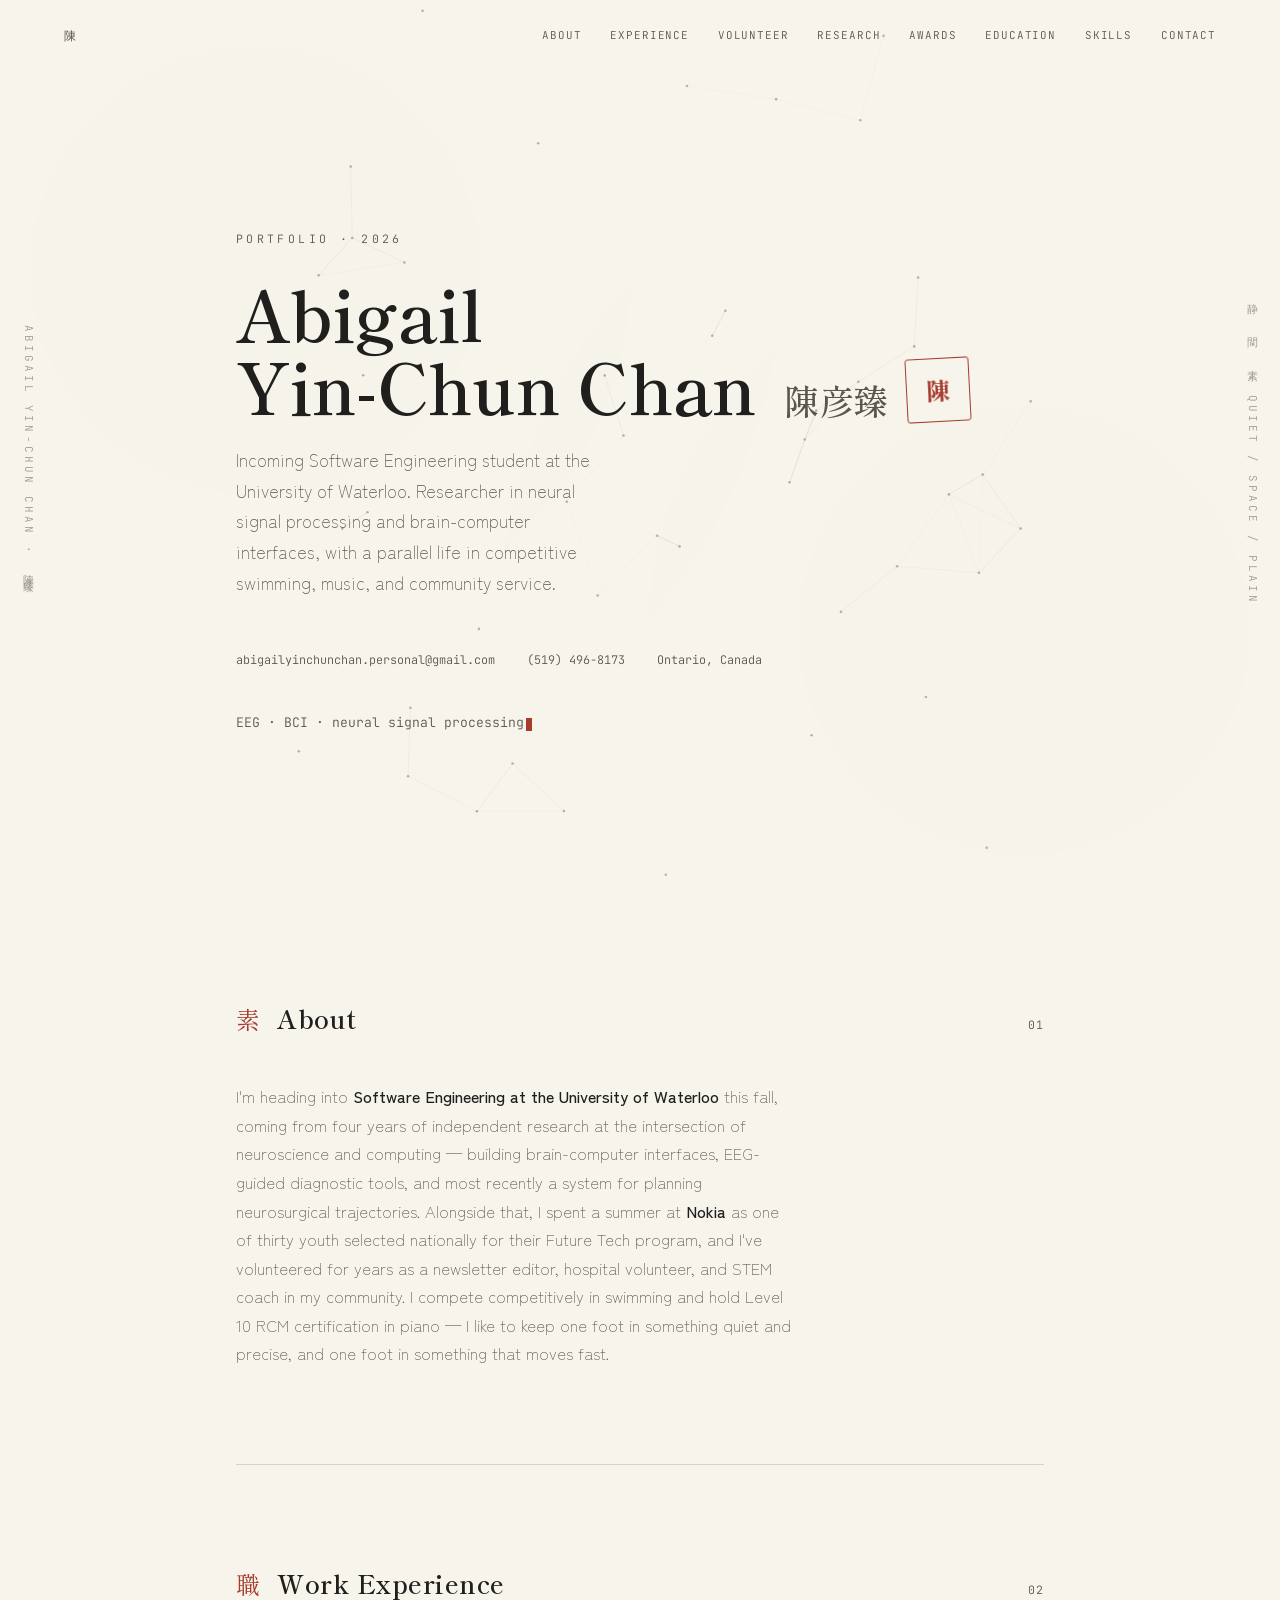
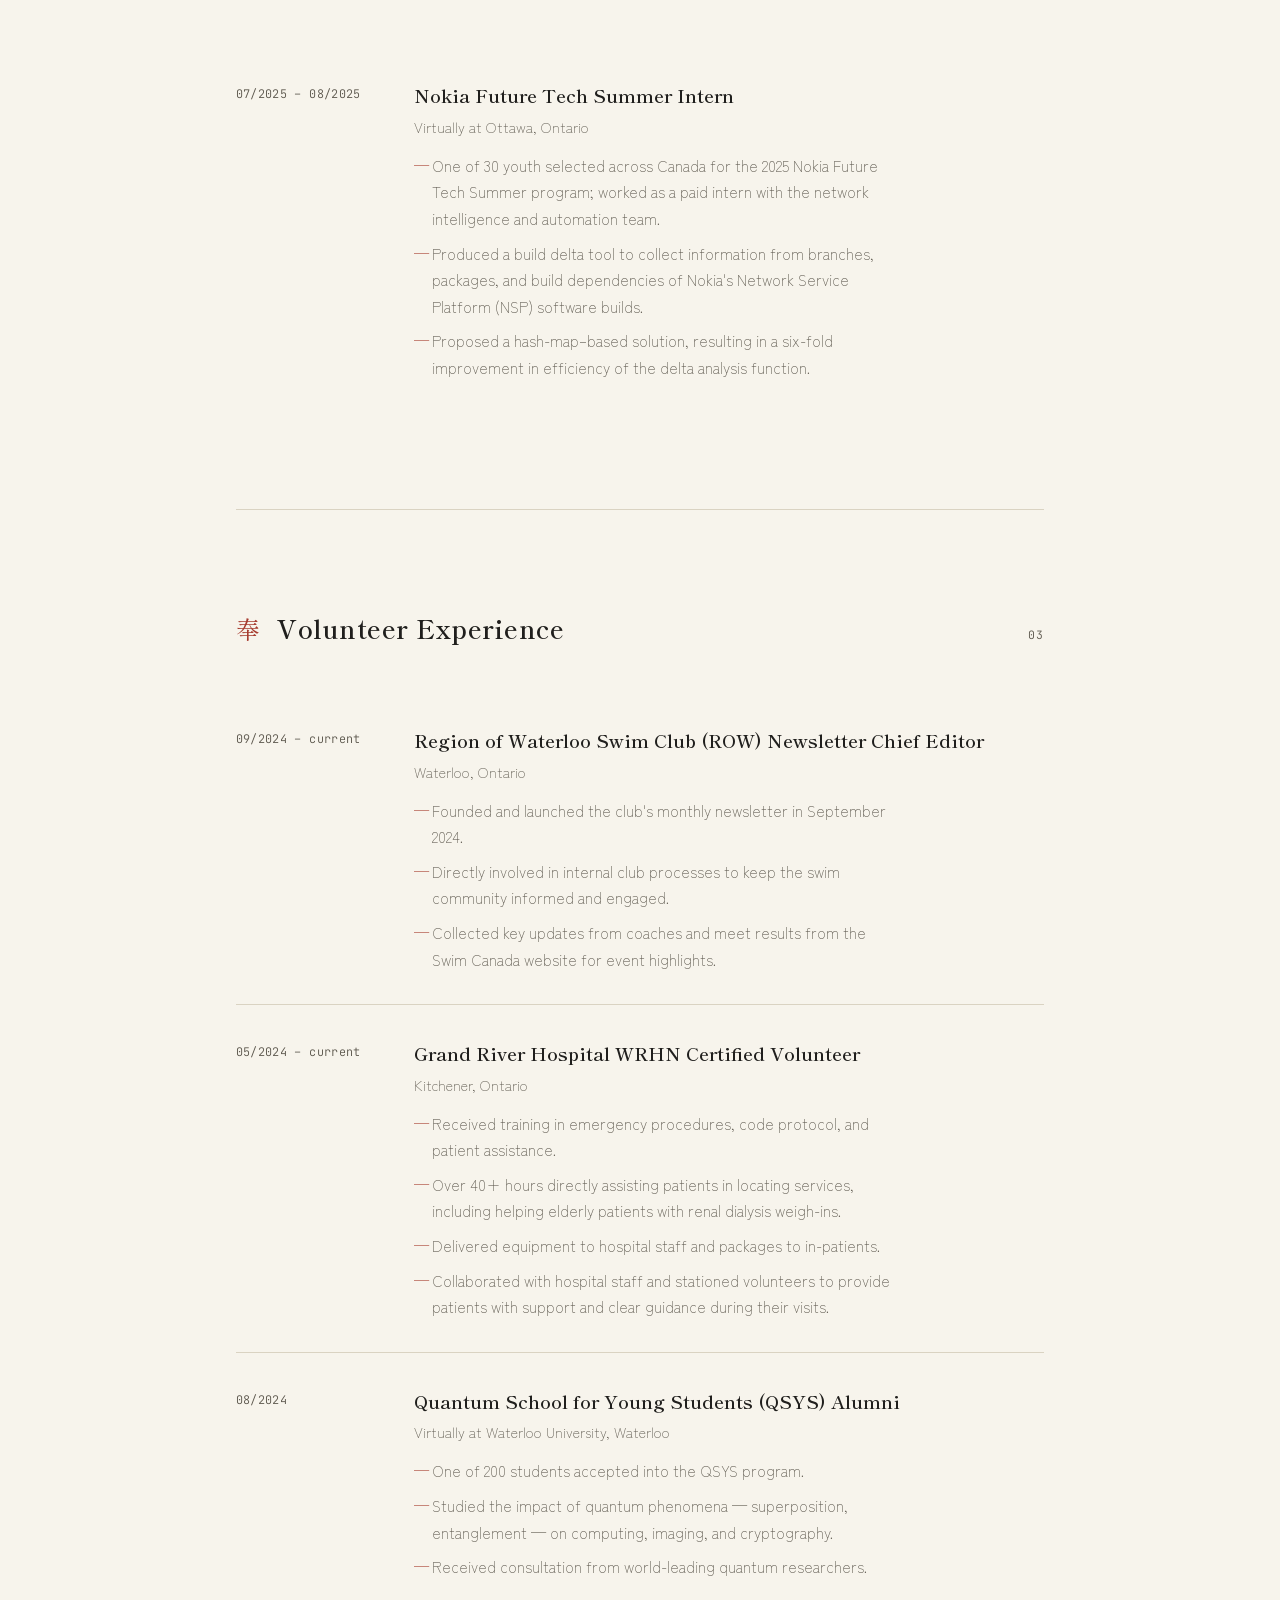
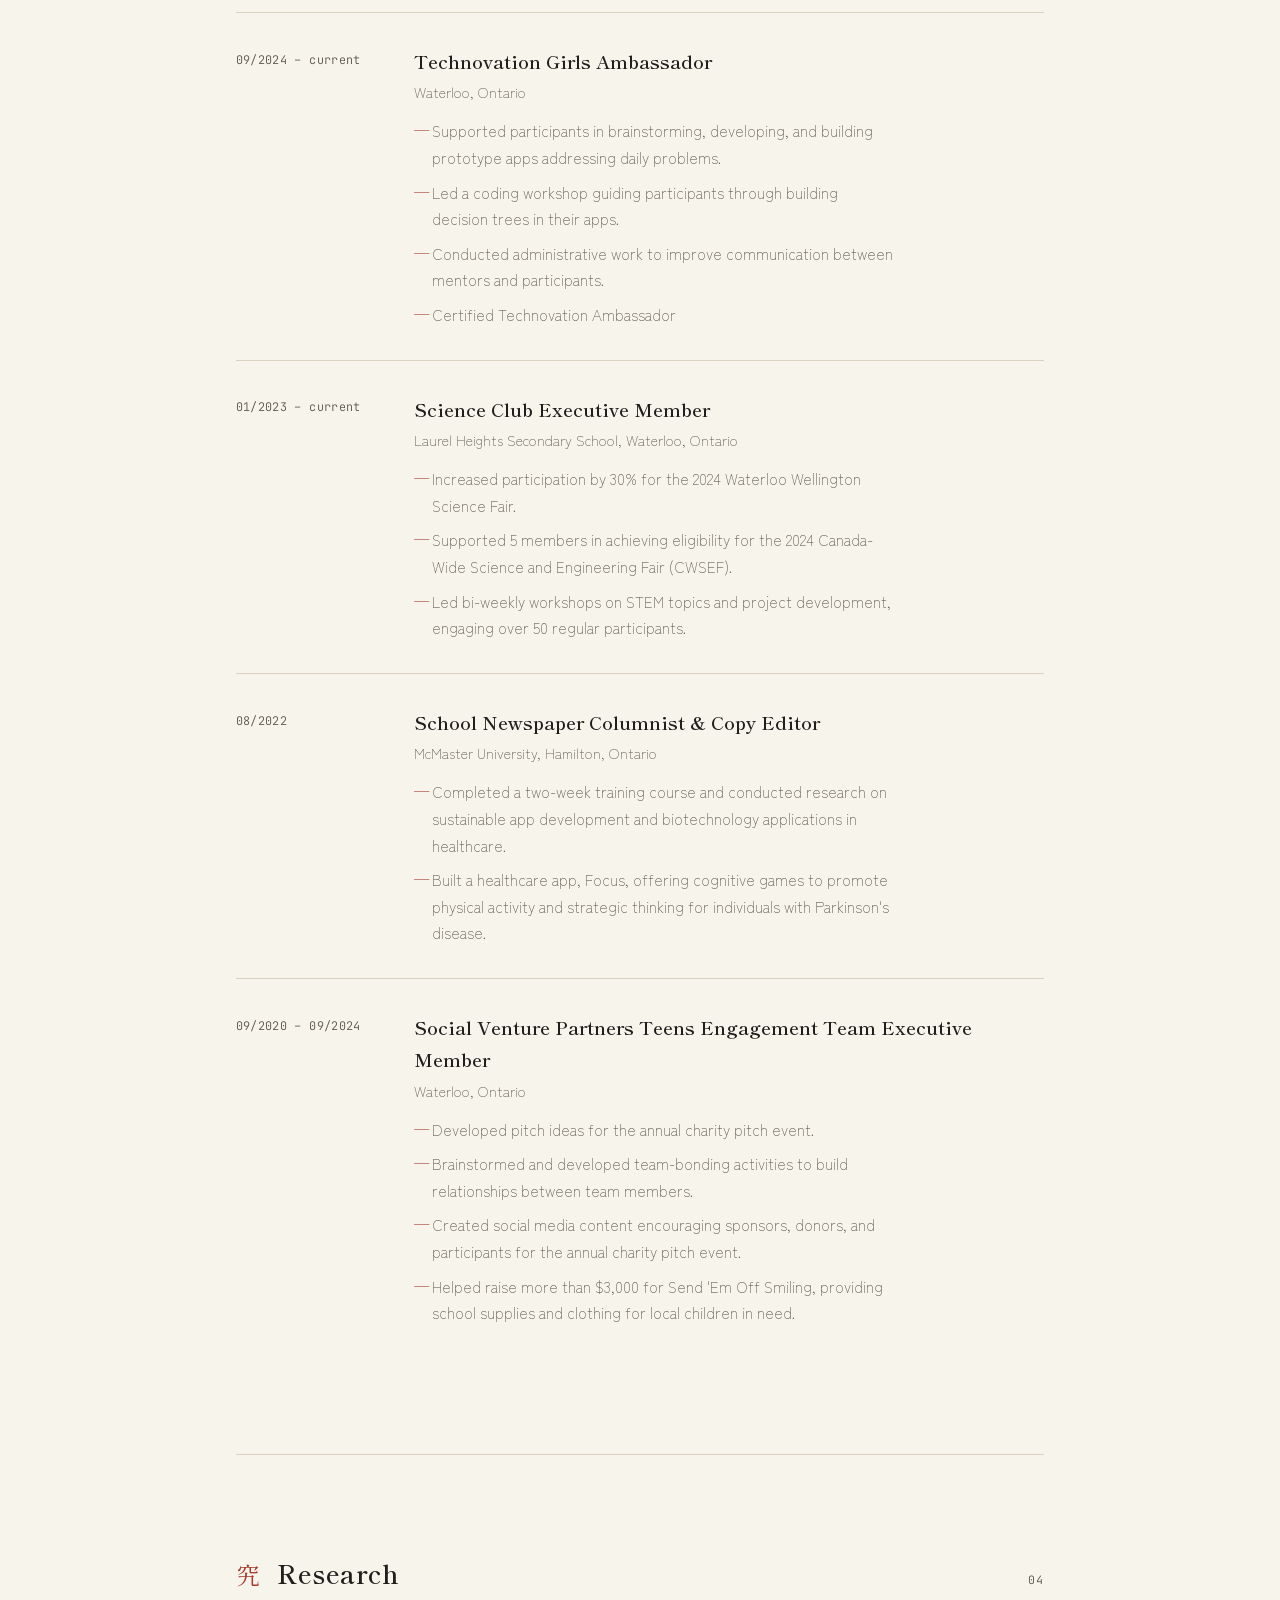
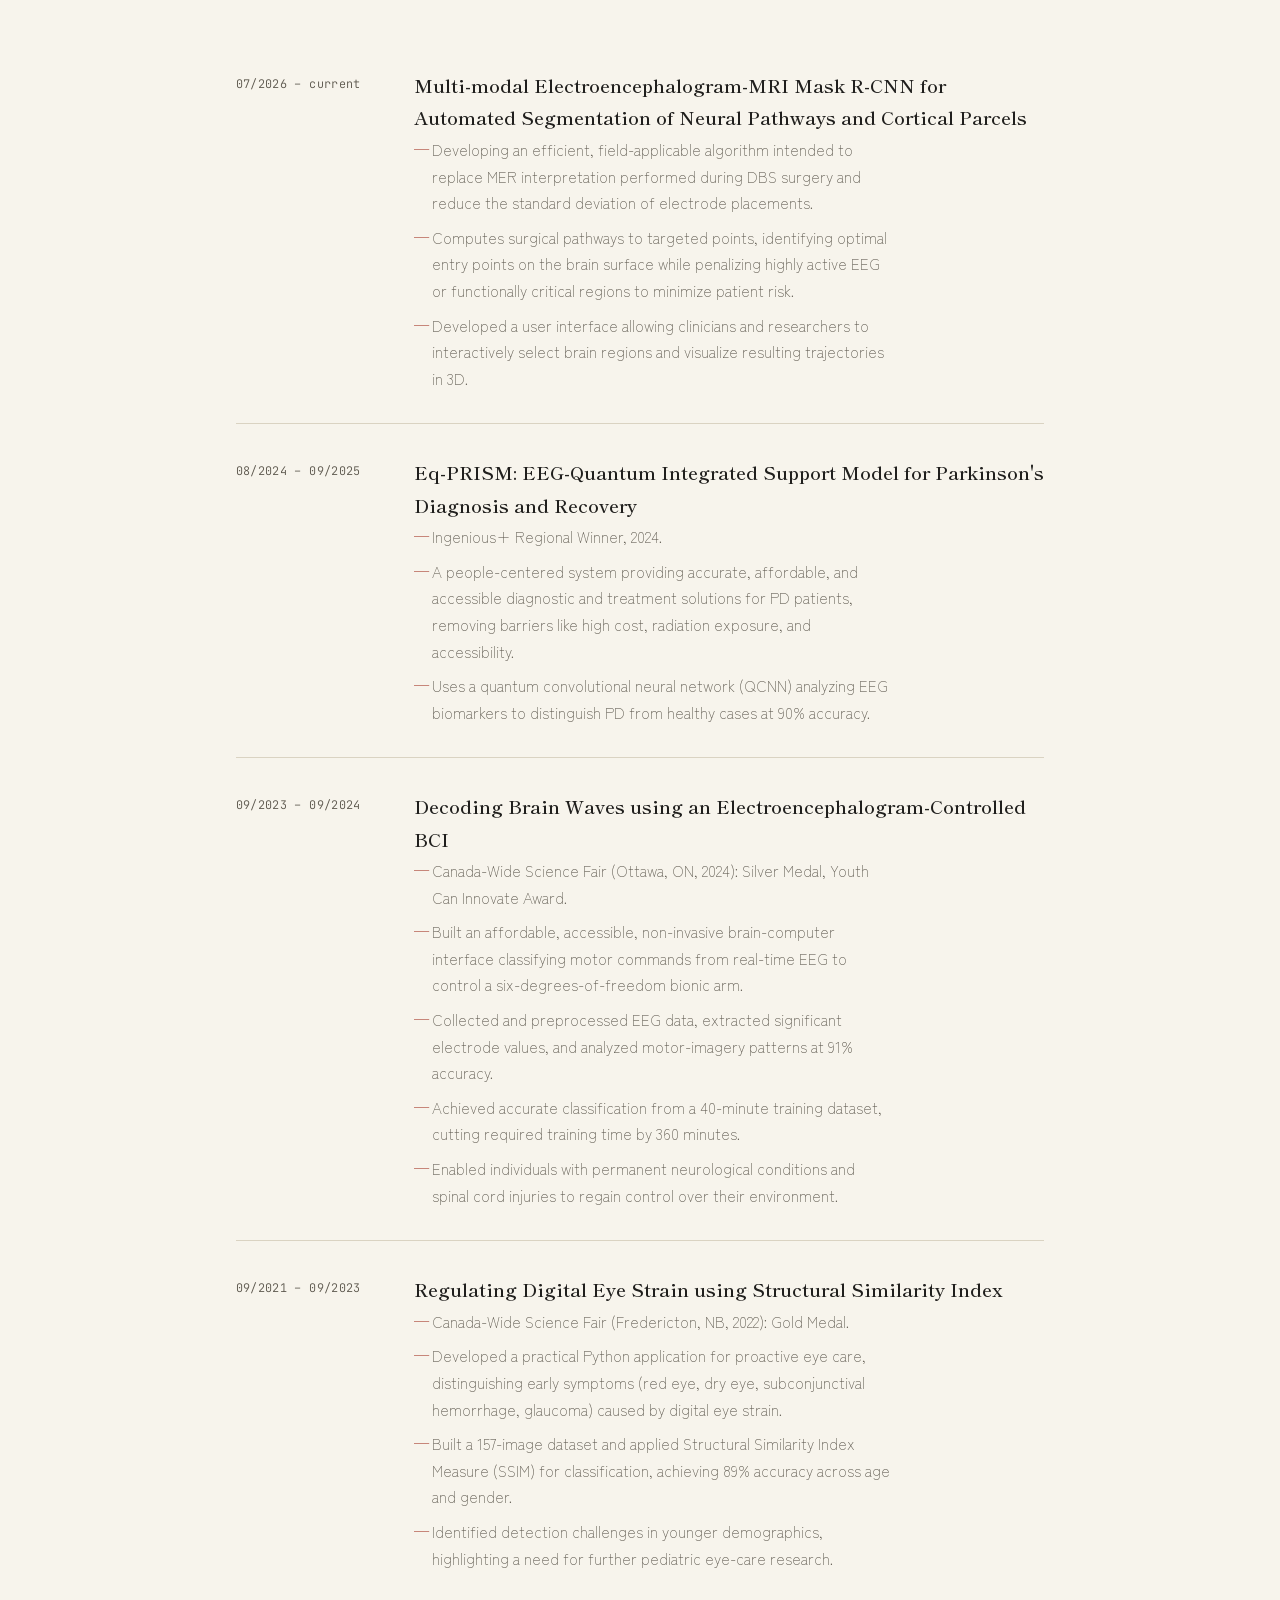
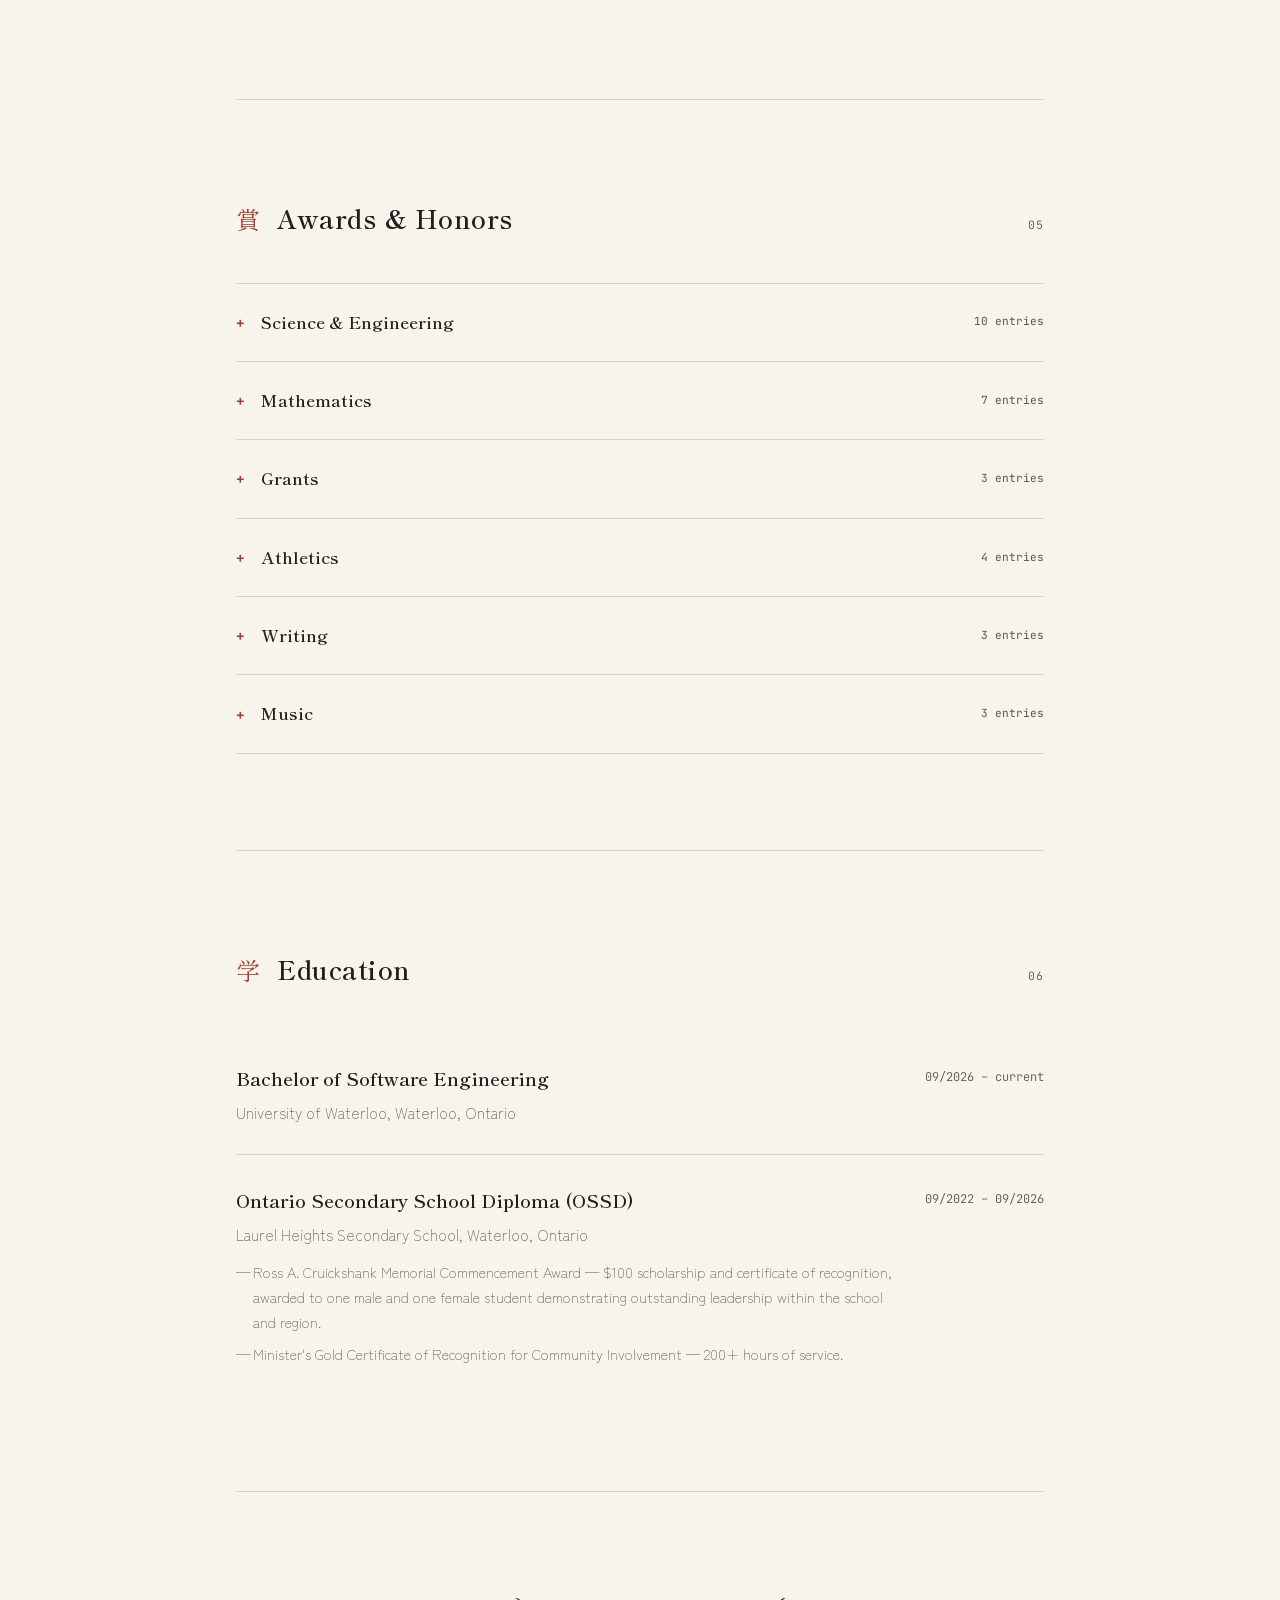
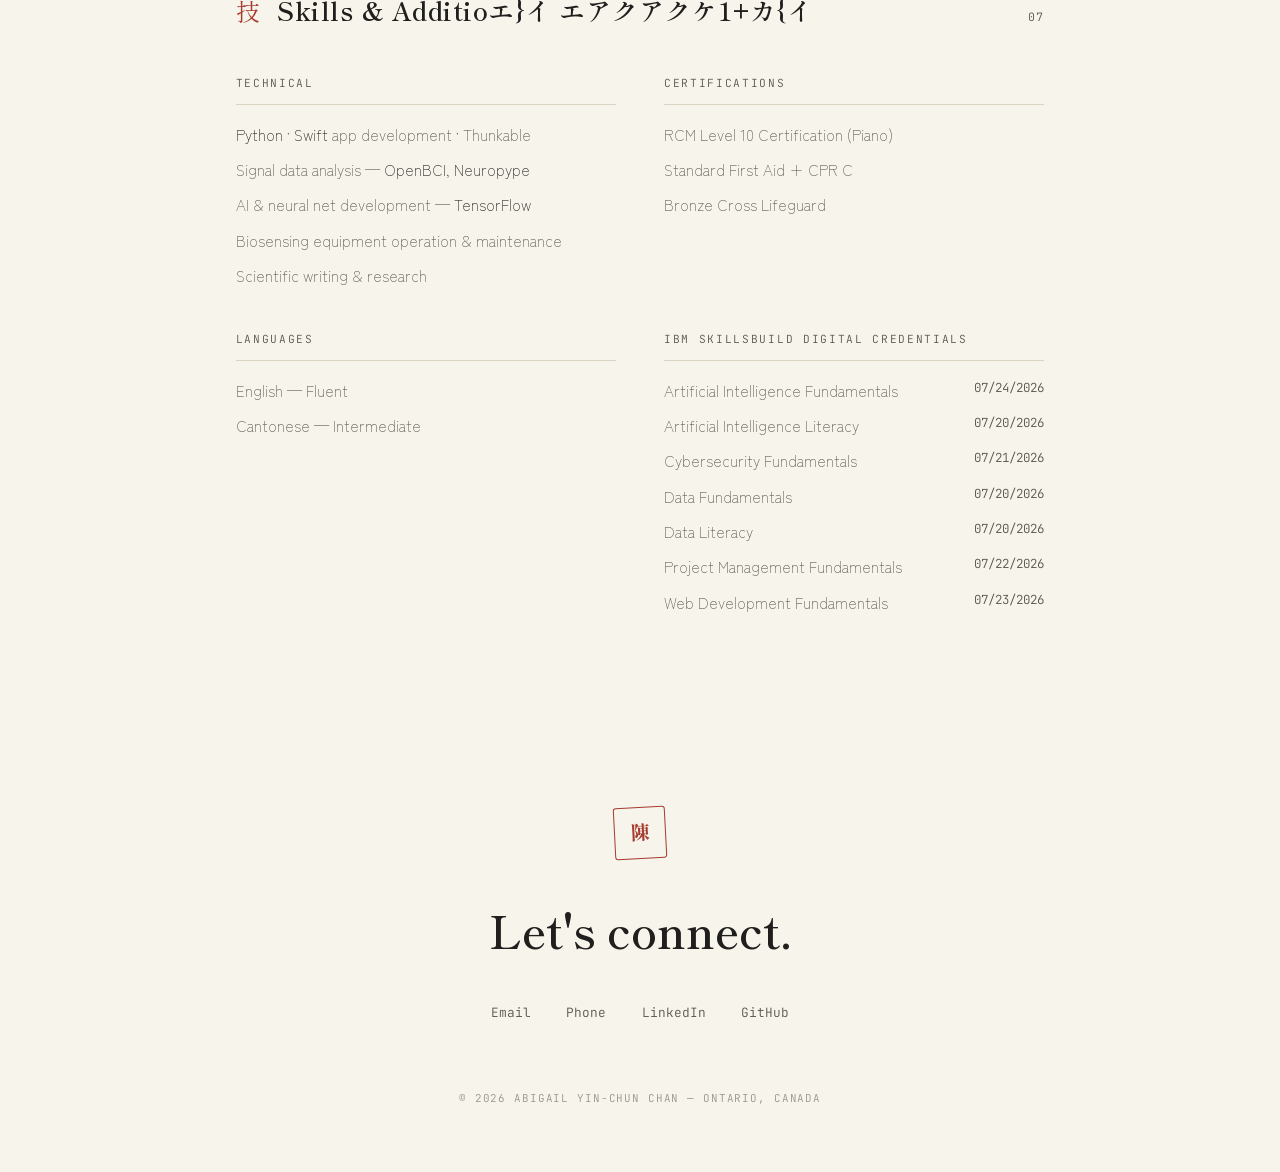
==== commit c341903b: "Update index.html" ====
--- a/index.html
+++ b/index.html
@@ -295,19 +295,28 @@
           </ul>
         </div>
       </div>
-
-      <div class="entry reveal">
-        <div class="entry-date">09/2024 – current</div>
-        <div>
-          <div class="entry-title">Technovation Girls Coach</div>
-          <div class="entry-org">Waterloo, Ontario</div>
-          <ul>
-            <li>Supported participants in brainstorming, developing, and building prototype apps addressing daily problems.</li>
-            <li>Led a coding workshop guiding participants through building decision trees in their apps.</li>
-            <li>Conducted administrative work to improve communication between mentors and participants.</li>
-          </ul>
-        </div>
-      </div>
+    
+    <div class="entry reveal">
+      <div class="entry-date">09/2024 – current</div>
+      <div>
+        <div class="entry-title">Technovation Girls Ambassador</div>
+        <div class="entry-org">Waterloo, Ontario</div>
+    
+        <ul>
+          <li>Supported participants in brainstorming, developing, and building prototype apps addressing daily problems.</li>
+    
+          <li>Led a coding workshop guiding participants through building decision trees in their apps.</li>
+    
+          <li>Conducted administrative work to improve communication between mentors and participants.</li>
+    
+          <li>
+            <a href="certifications/Technovation%20Ambassador%20Certificate.pdf" target="_blank">
+              Certified Technovation Ambassador
+            </a>
+          </li>
+        </ul>
+      </div>
+    </div>
 
       <div class="entry reveal">
         <div class="entry-date">01/2023 – current</div>
@@ -615,16 +624,6 @@
               </span>
               <span class="cred-date">07/23/2026</span>
             </span>
-        
-            <span class="cred-row">
-              <span>
-                <a href="certifications/Technovation%20Ambassador%20Certificate.pdf" target="_blank">
-                  Technovation Ambassador Certificate
-                </a>
-              </span>
-              <span class="cred-date">2026</span>
-            </span>
-        
           </div>
         </div>
       </div>
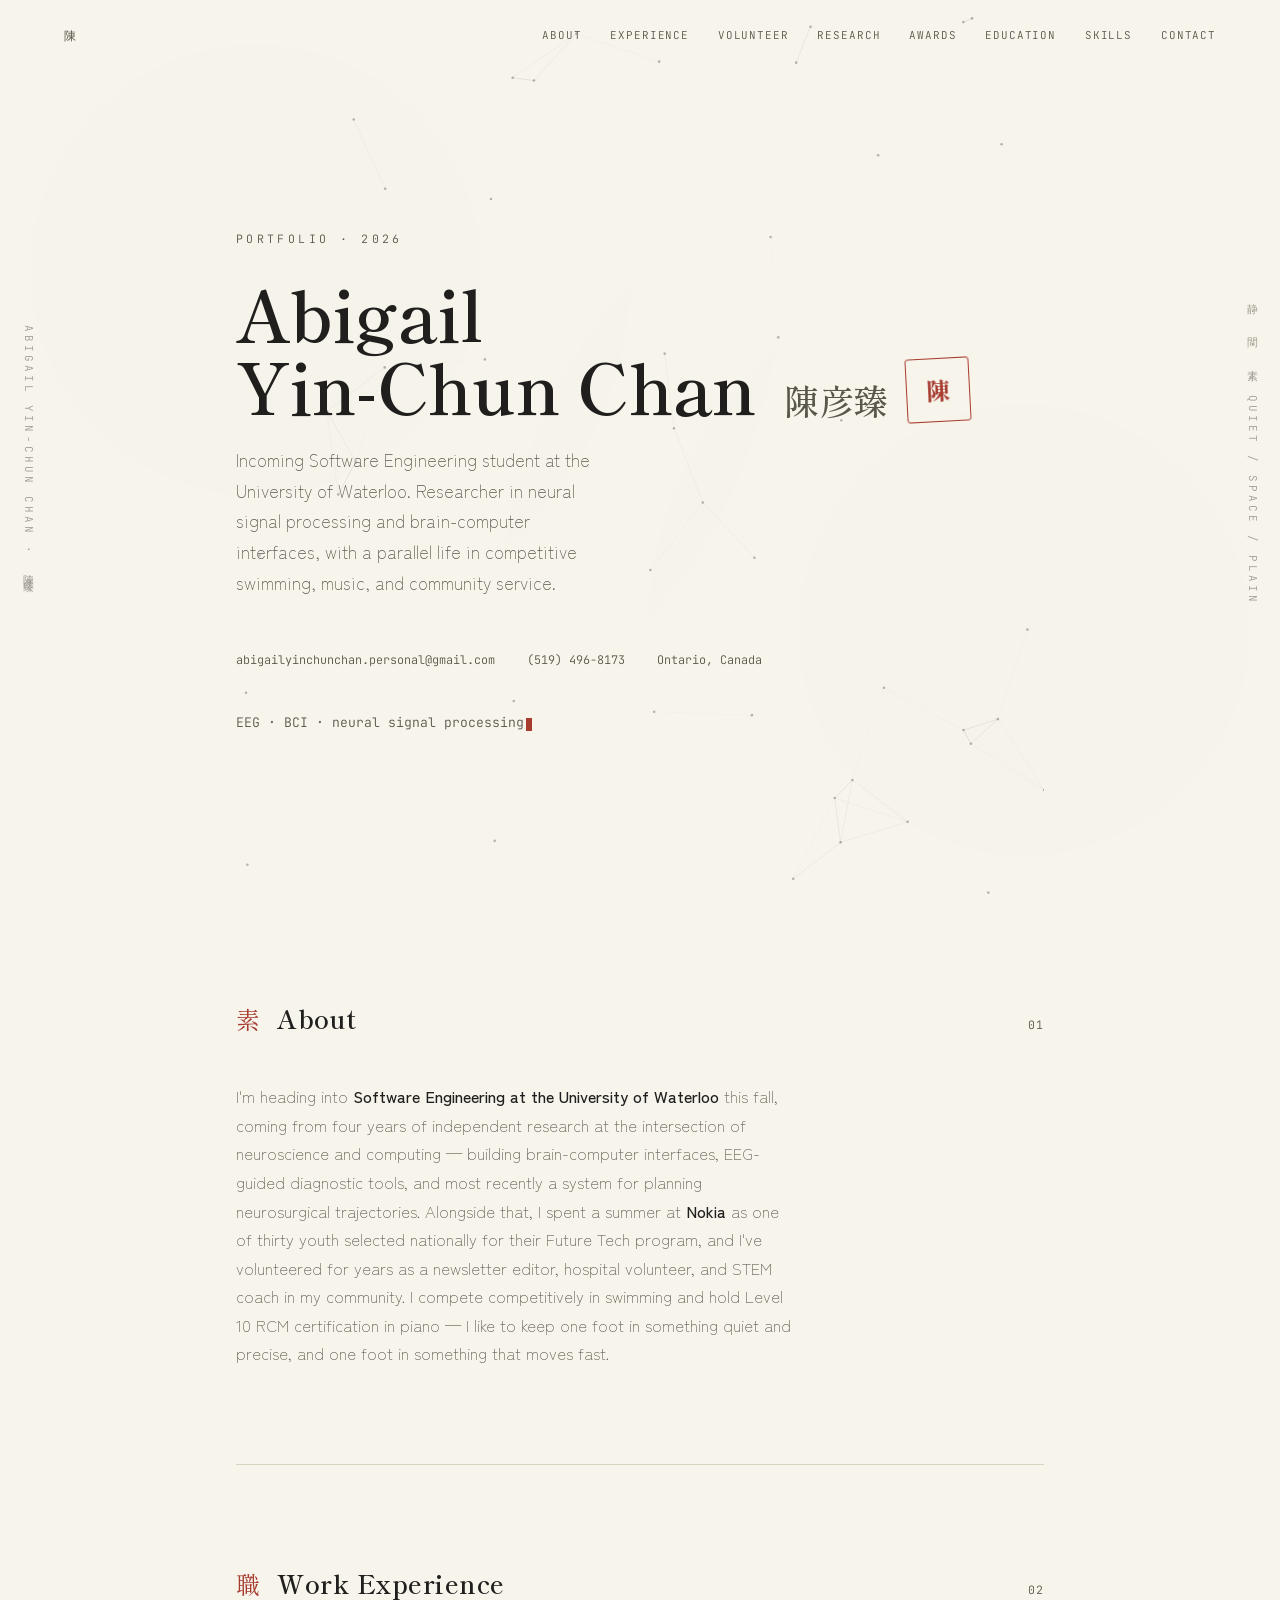
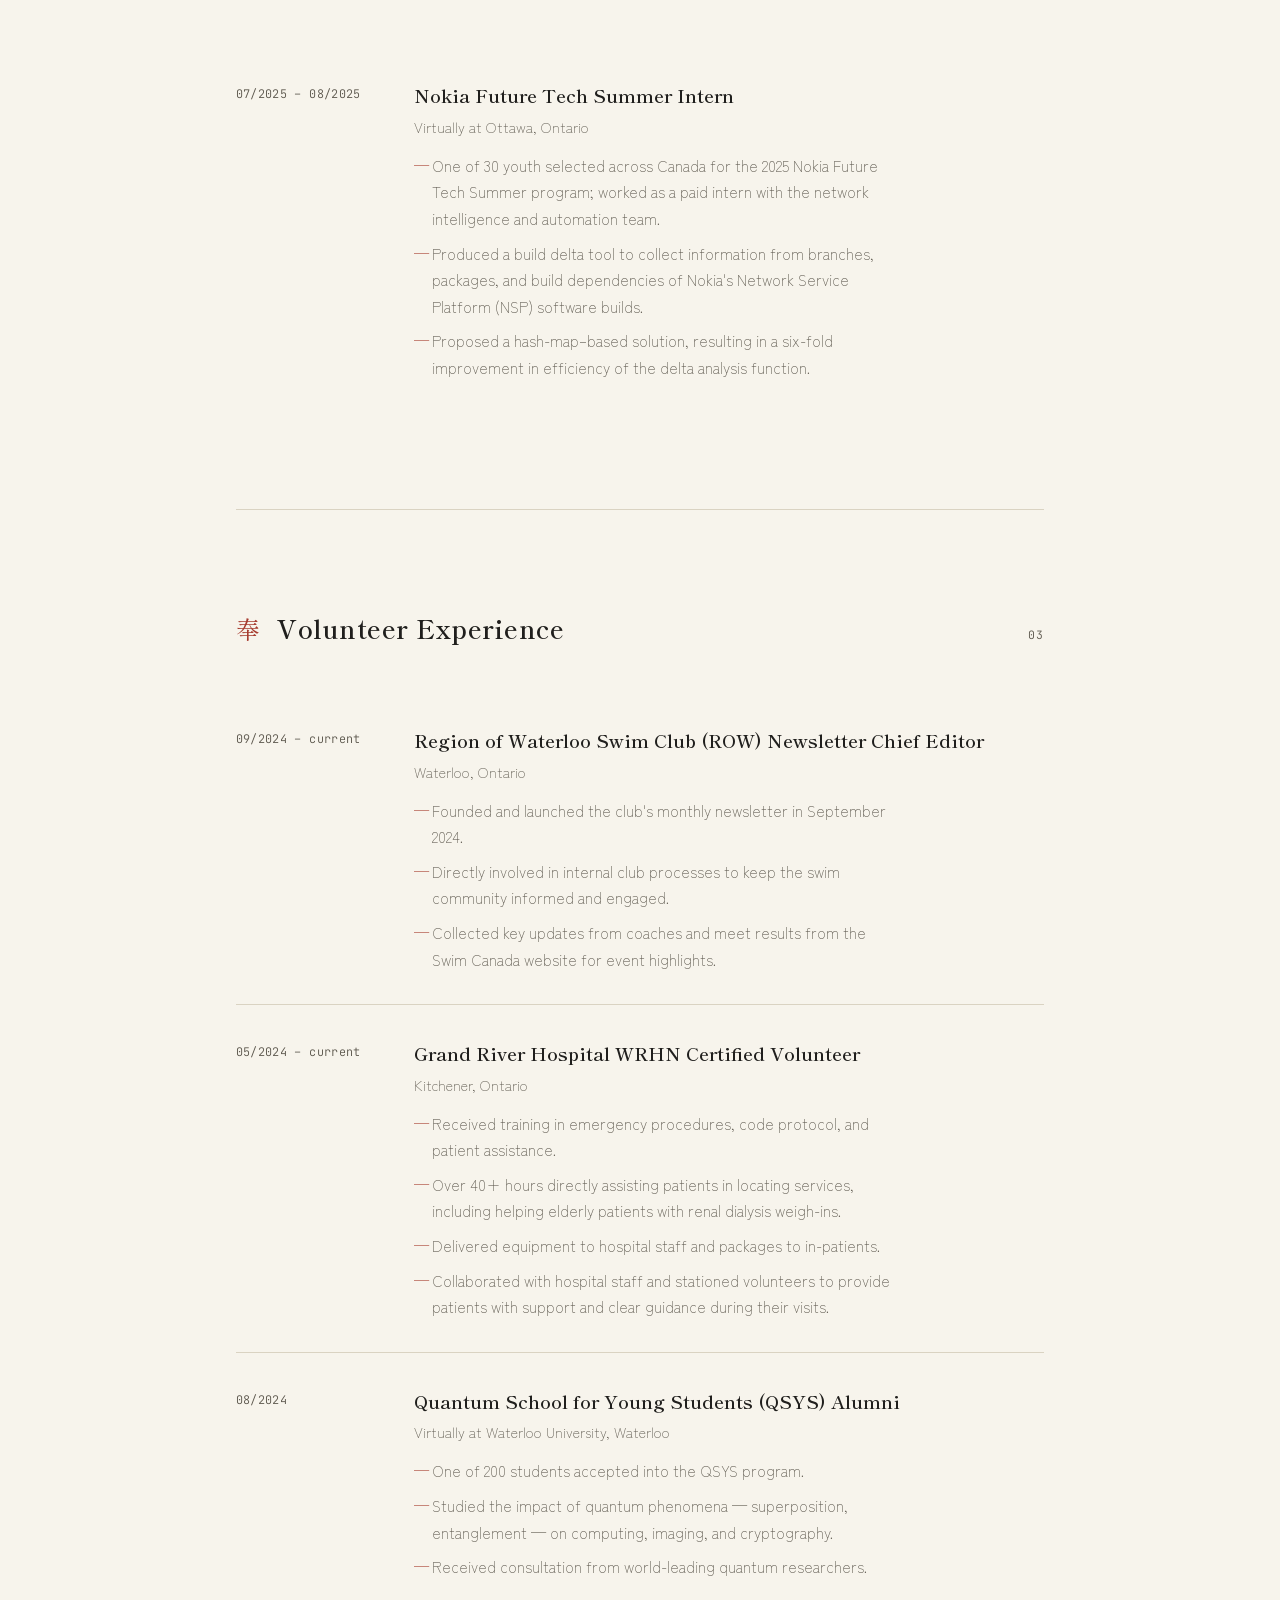
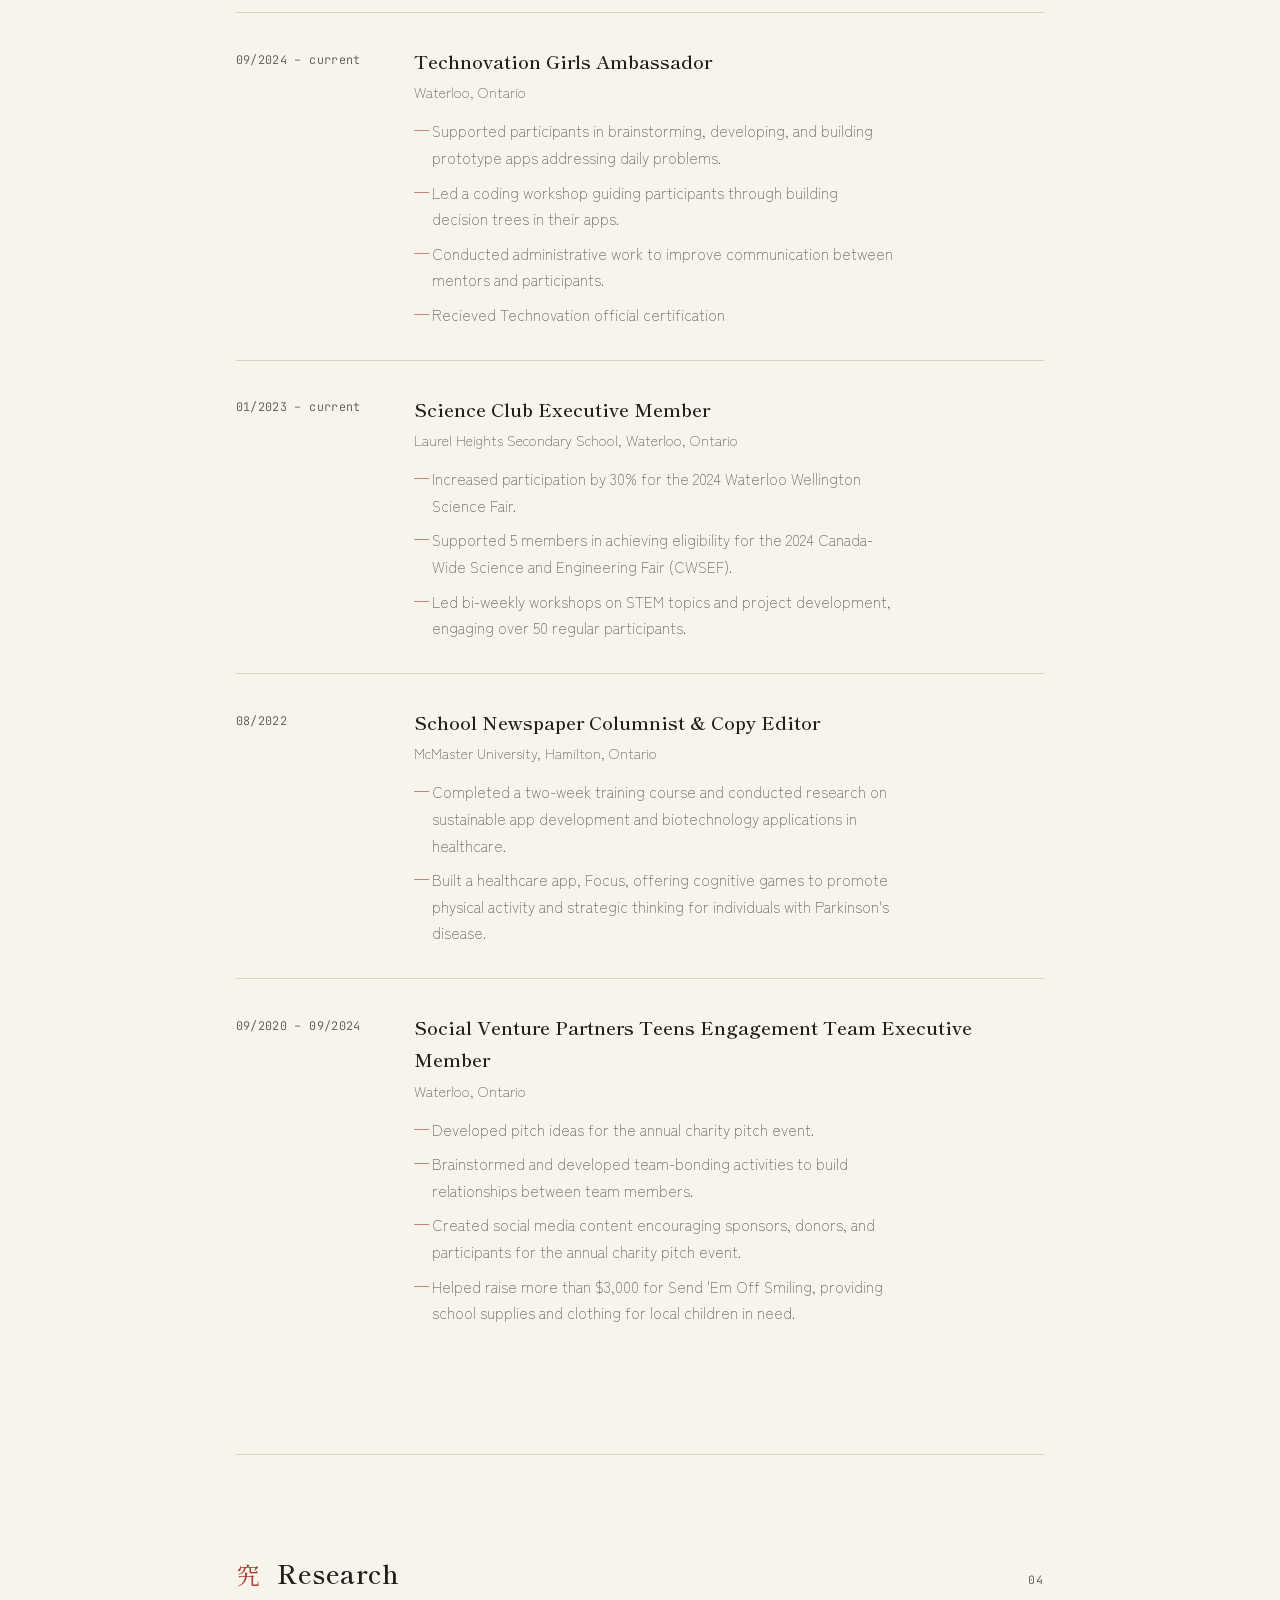
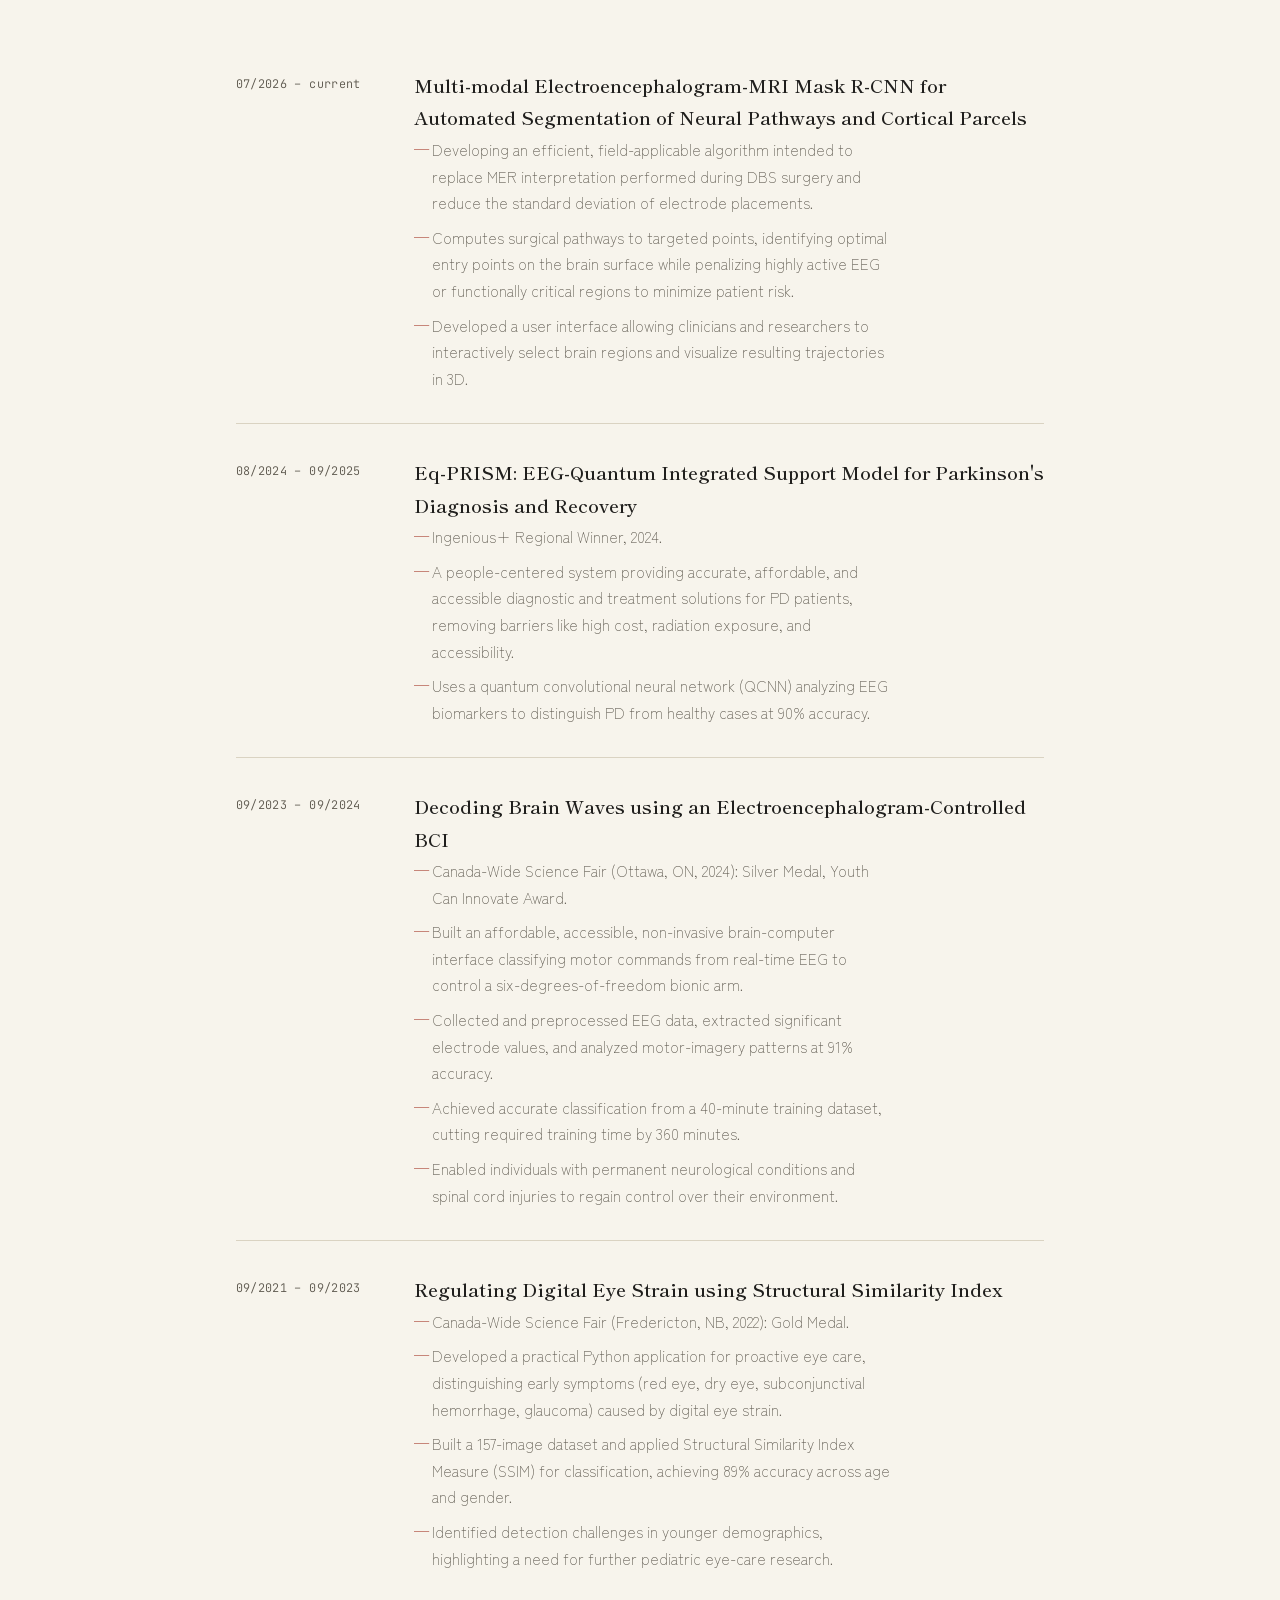
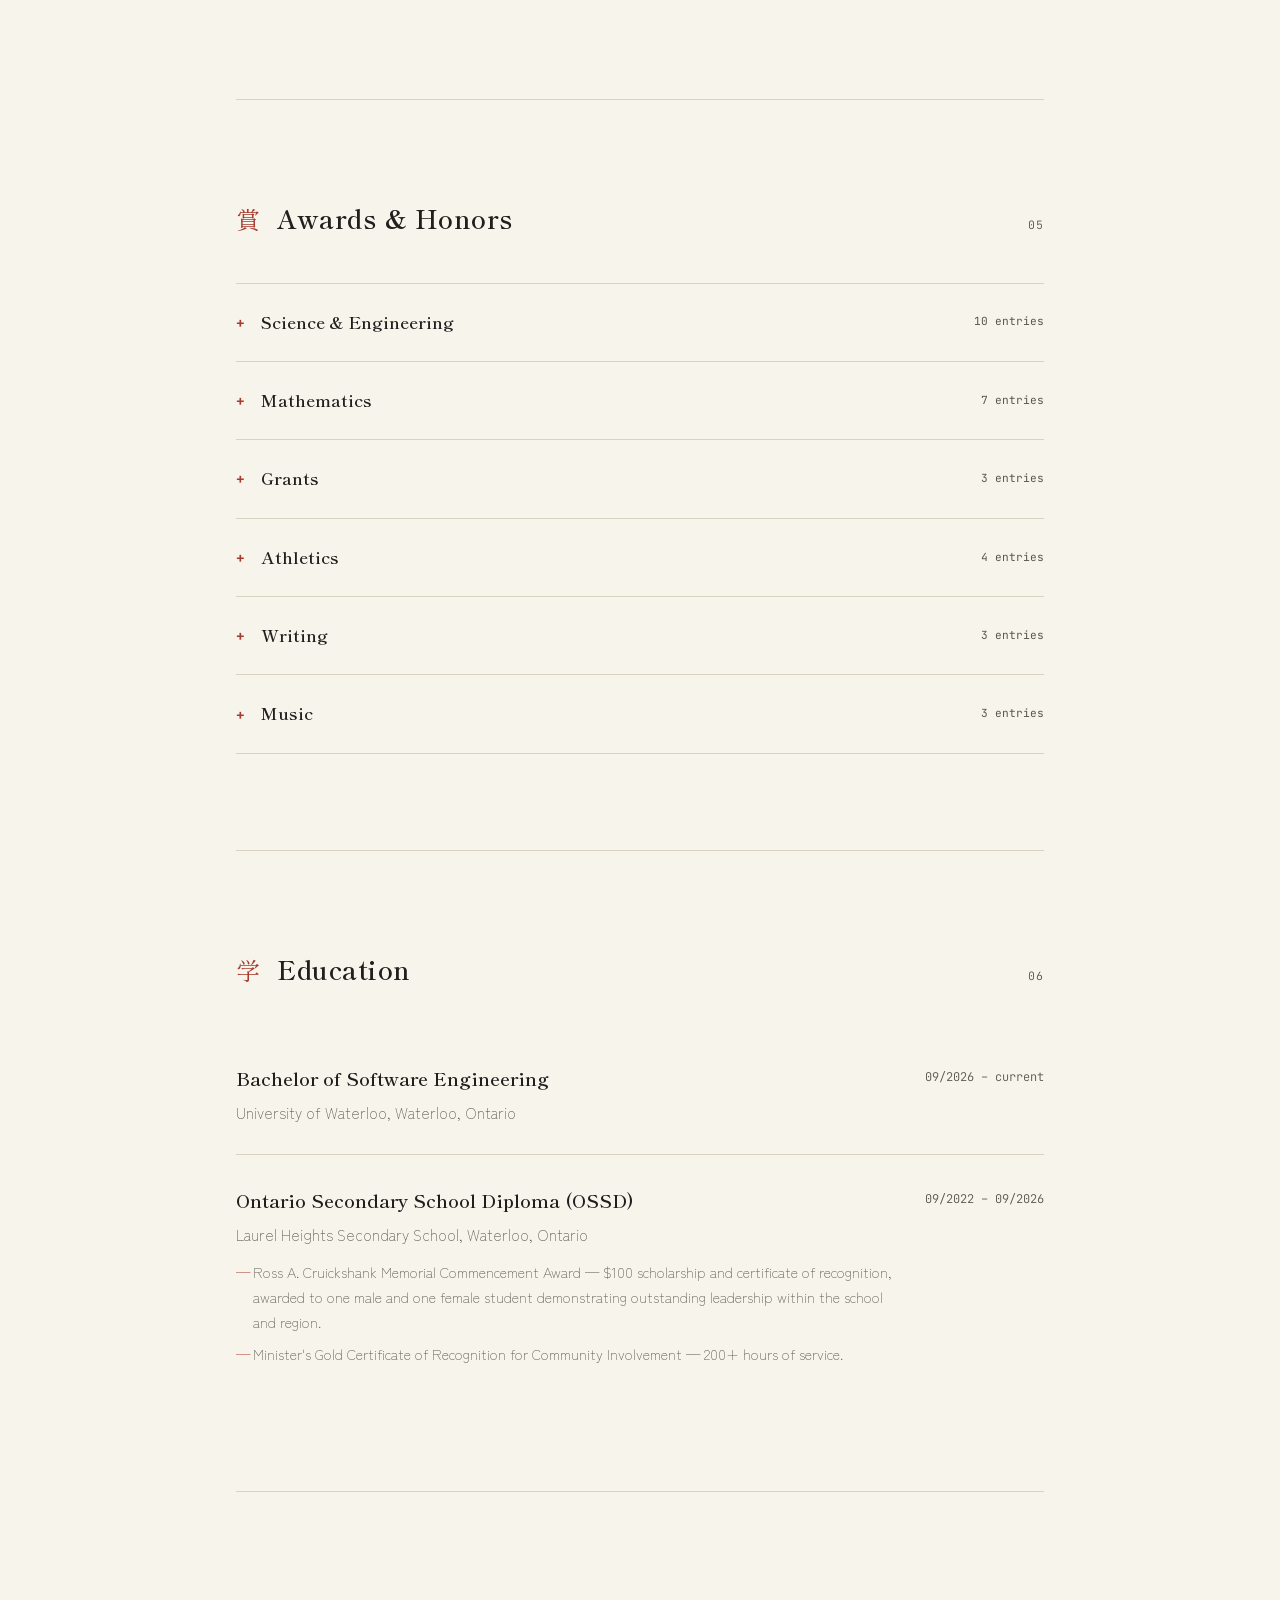
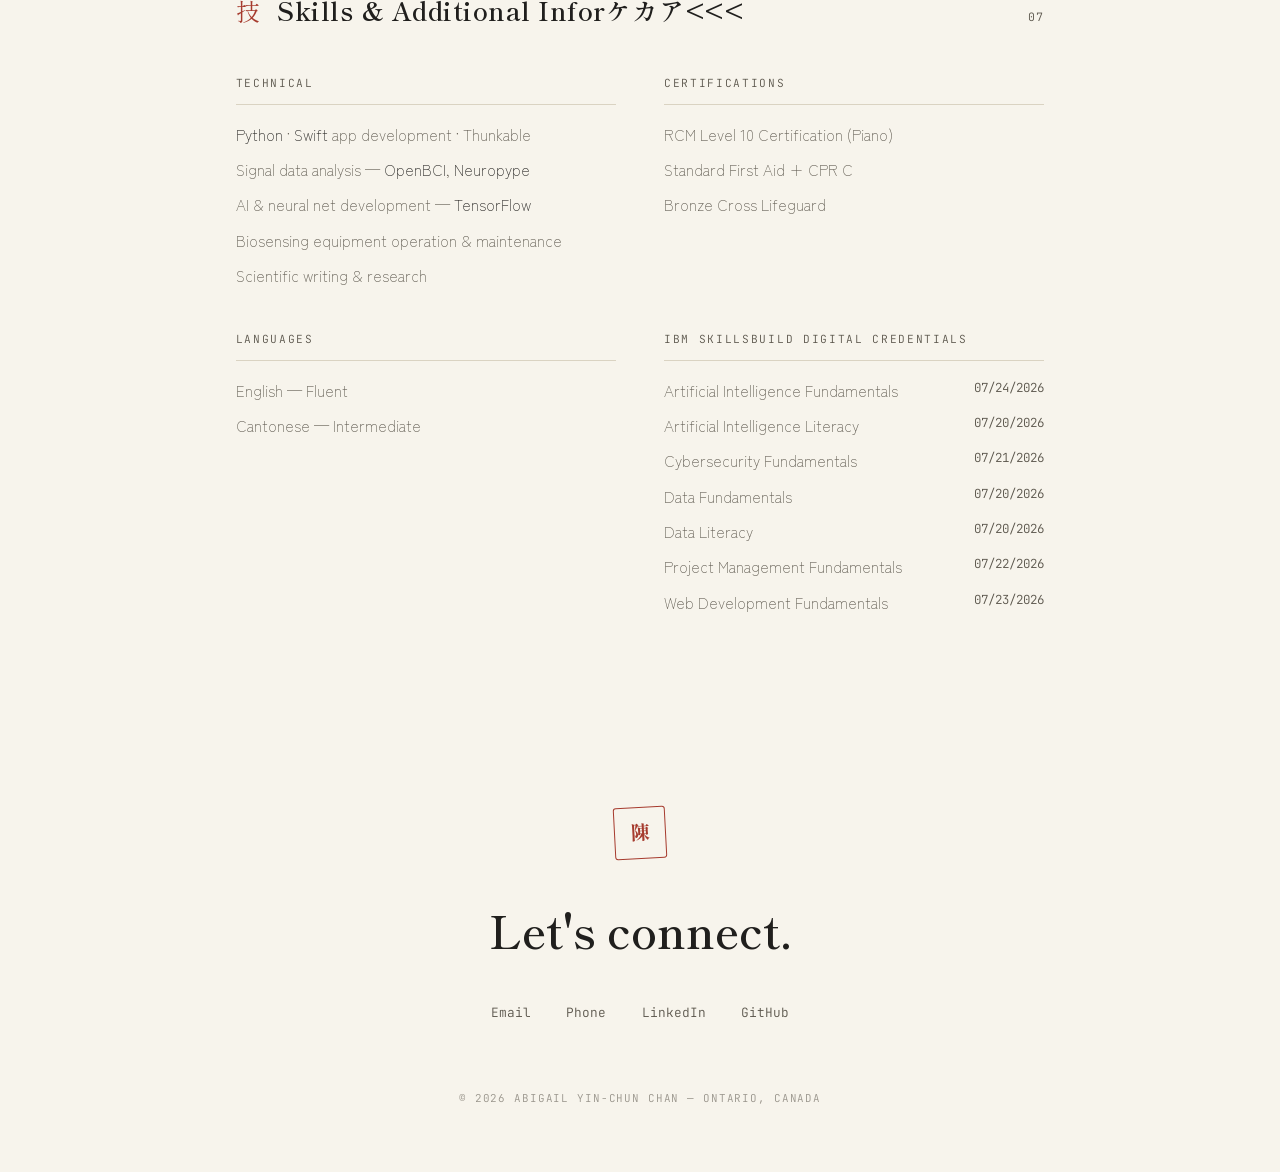
==== commit 8a9b16af: "Update index.html" ====
--- a/index.html
+++ b/index.html
@@ -311,7 +311,7 @@
     
           <li>
             <a href="certifications/Technovation%20Ambassador%20Certificate.pdf" target="_blank">
-              Certified Technovation Ambassador
+              Recieved Technovation official certification
             </a>
           </li>
         </ul>
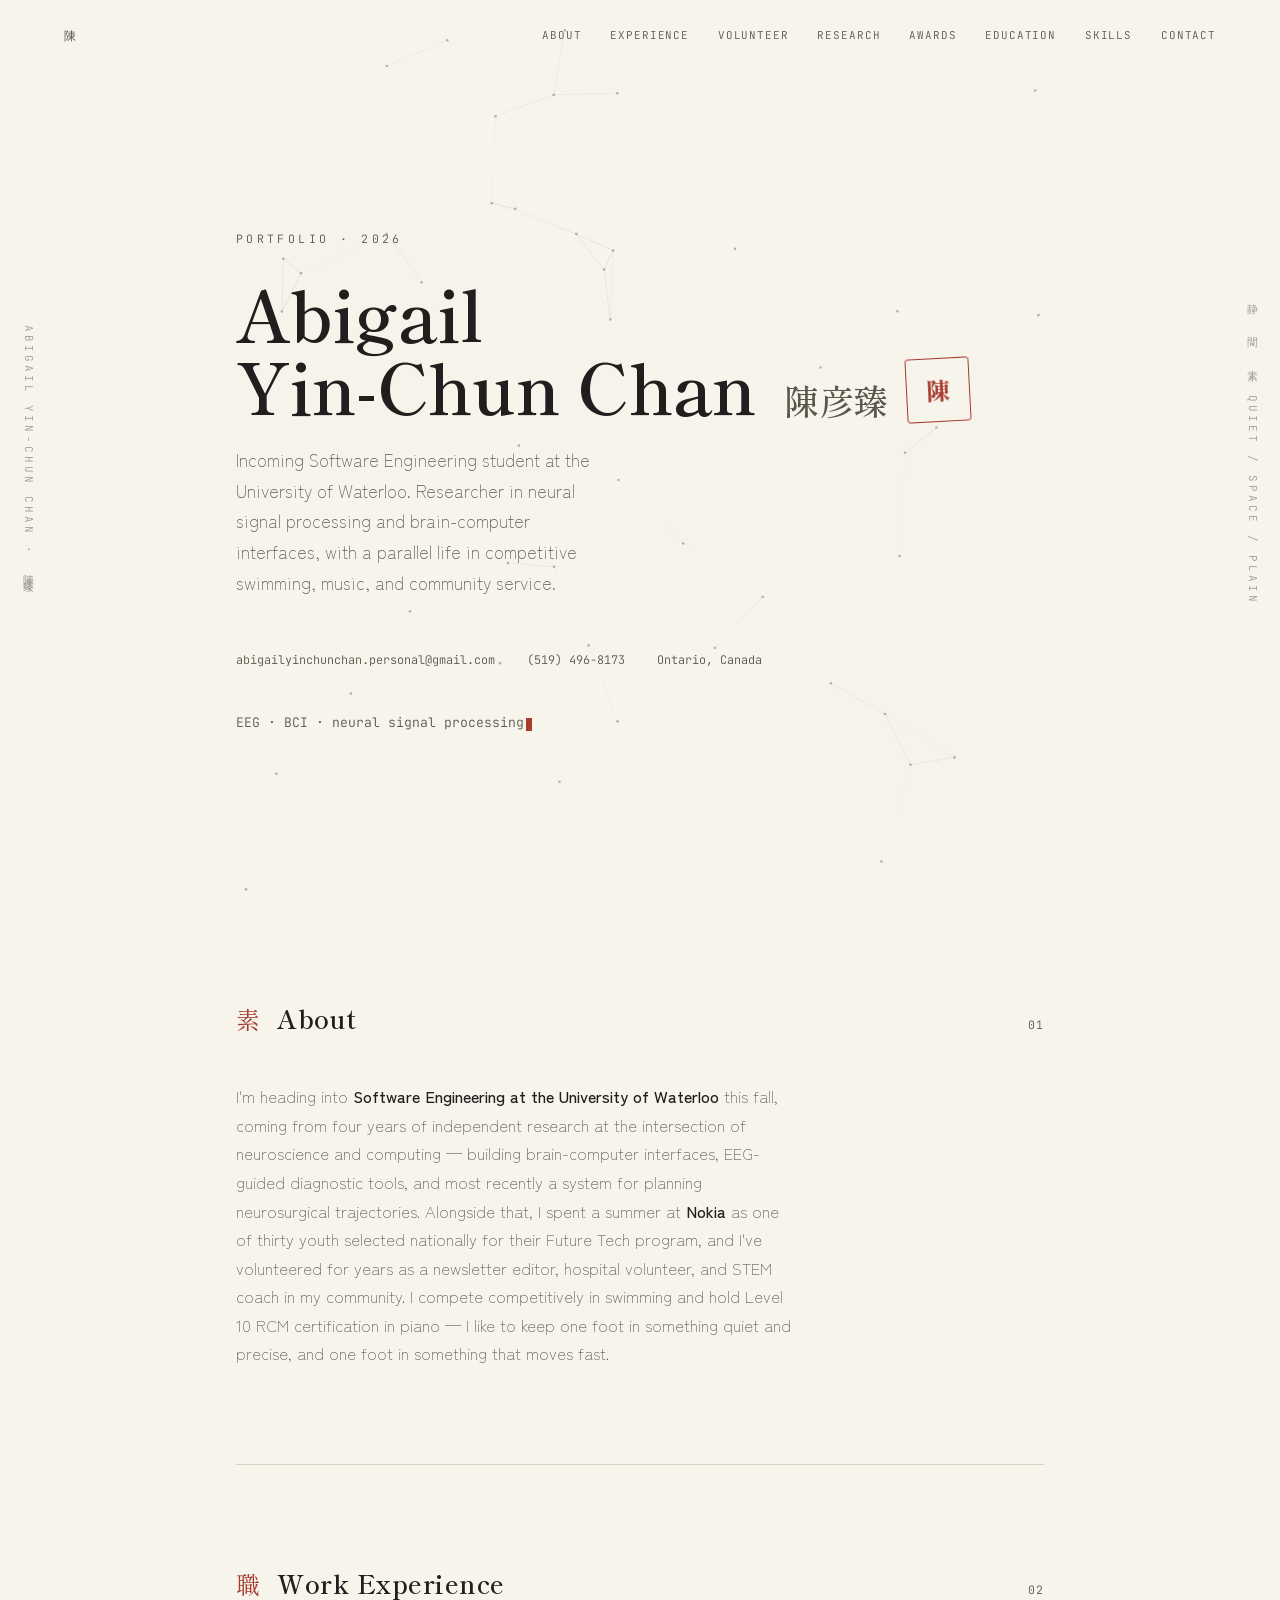
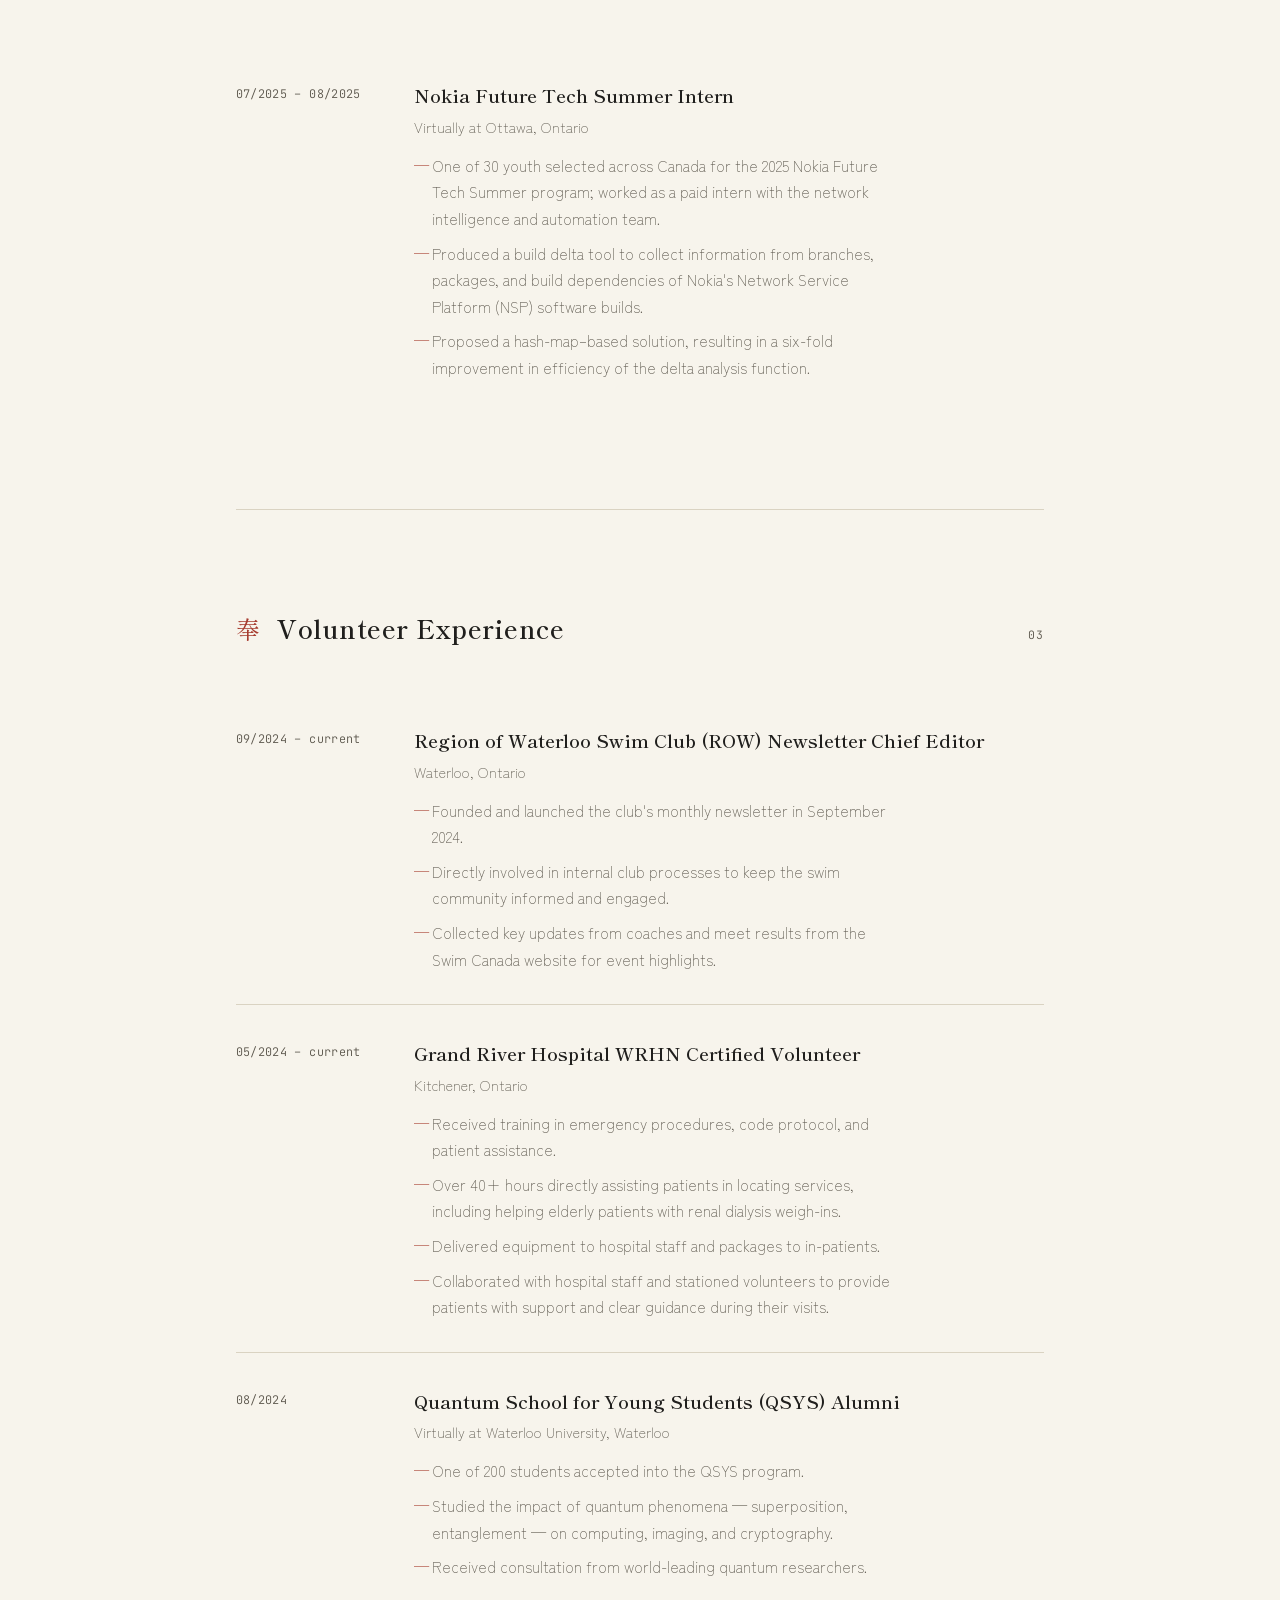
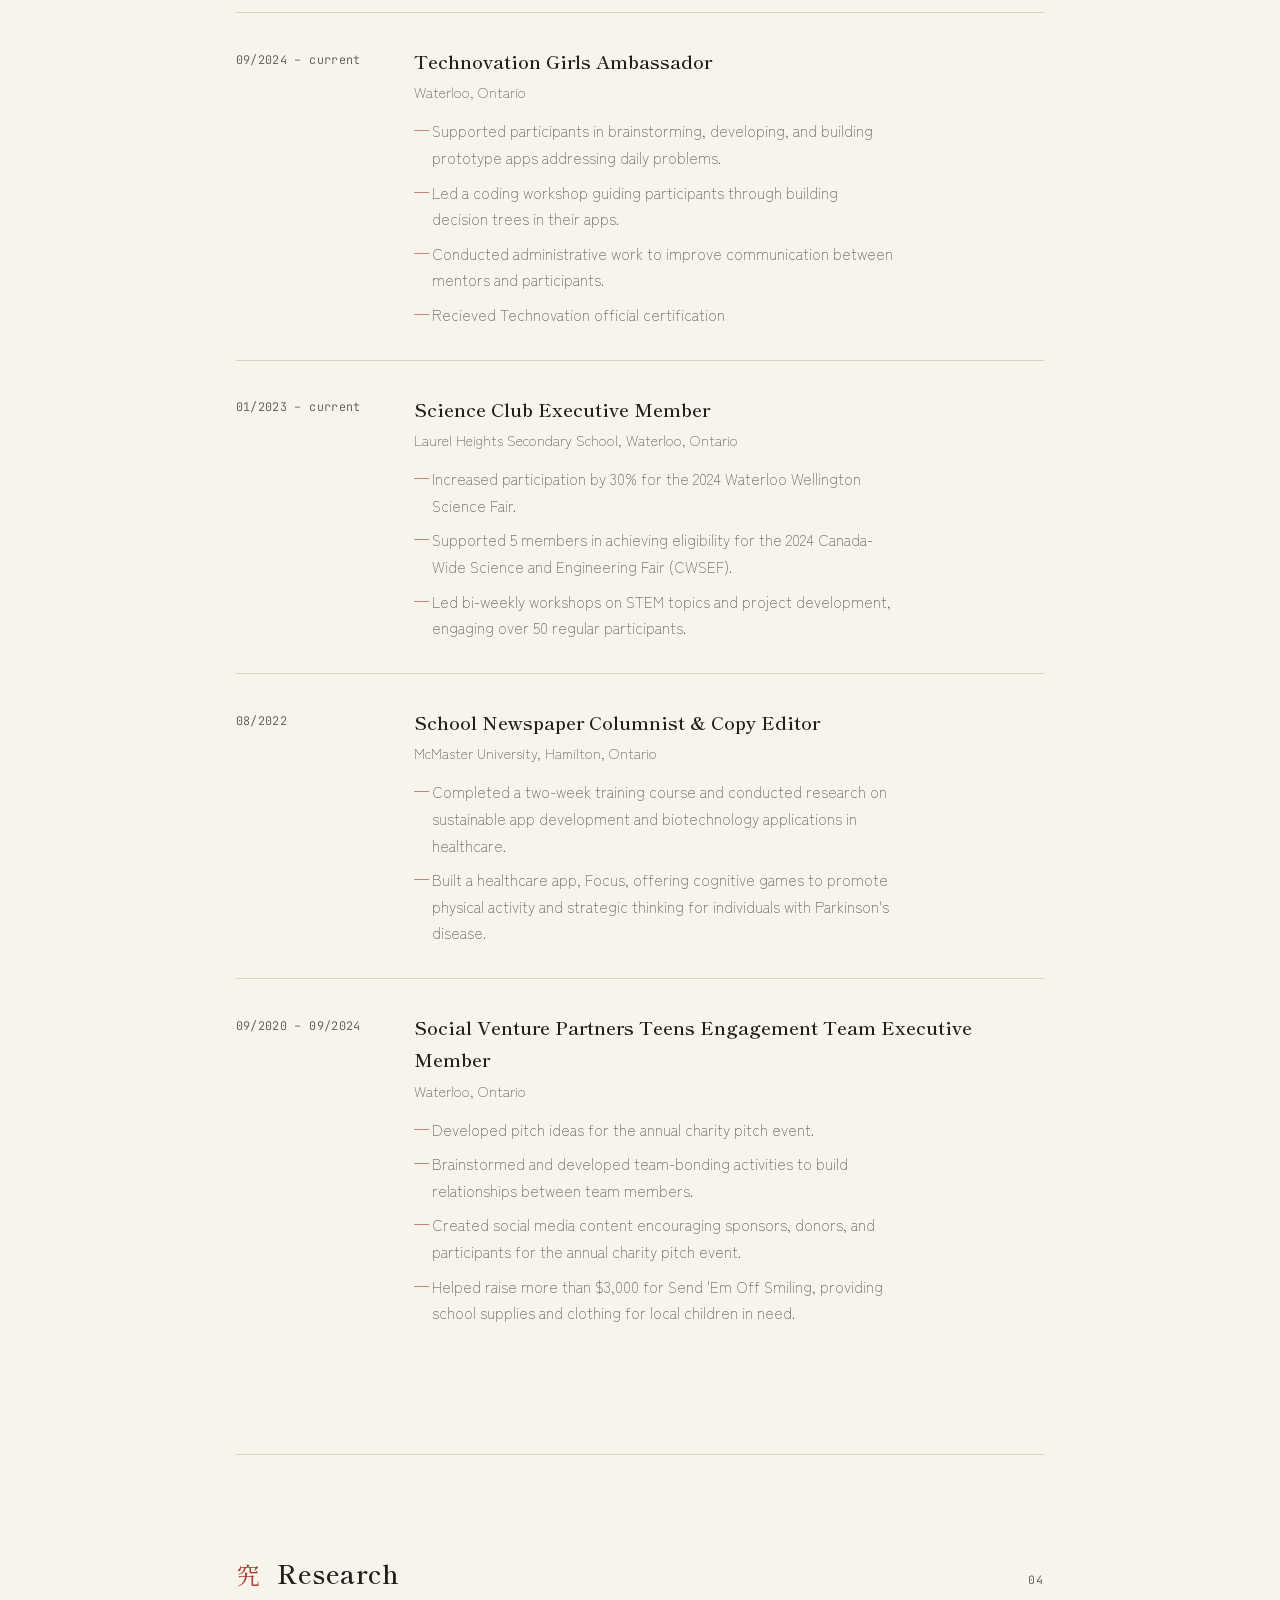
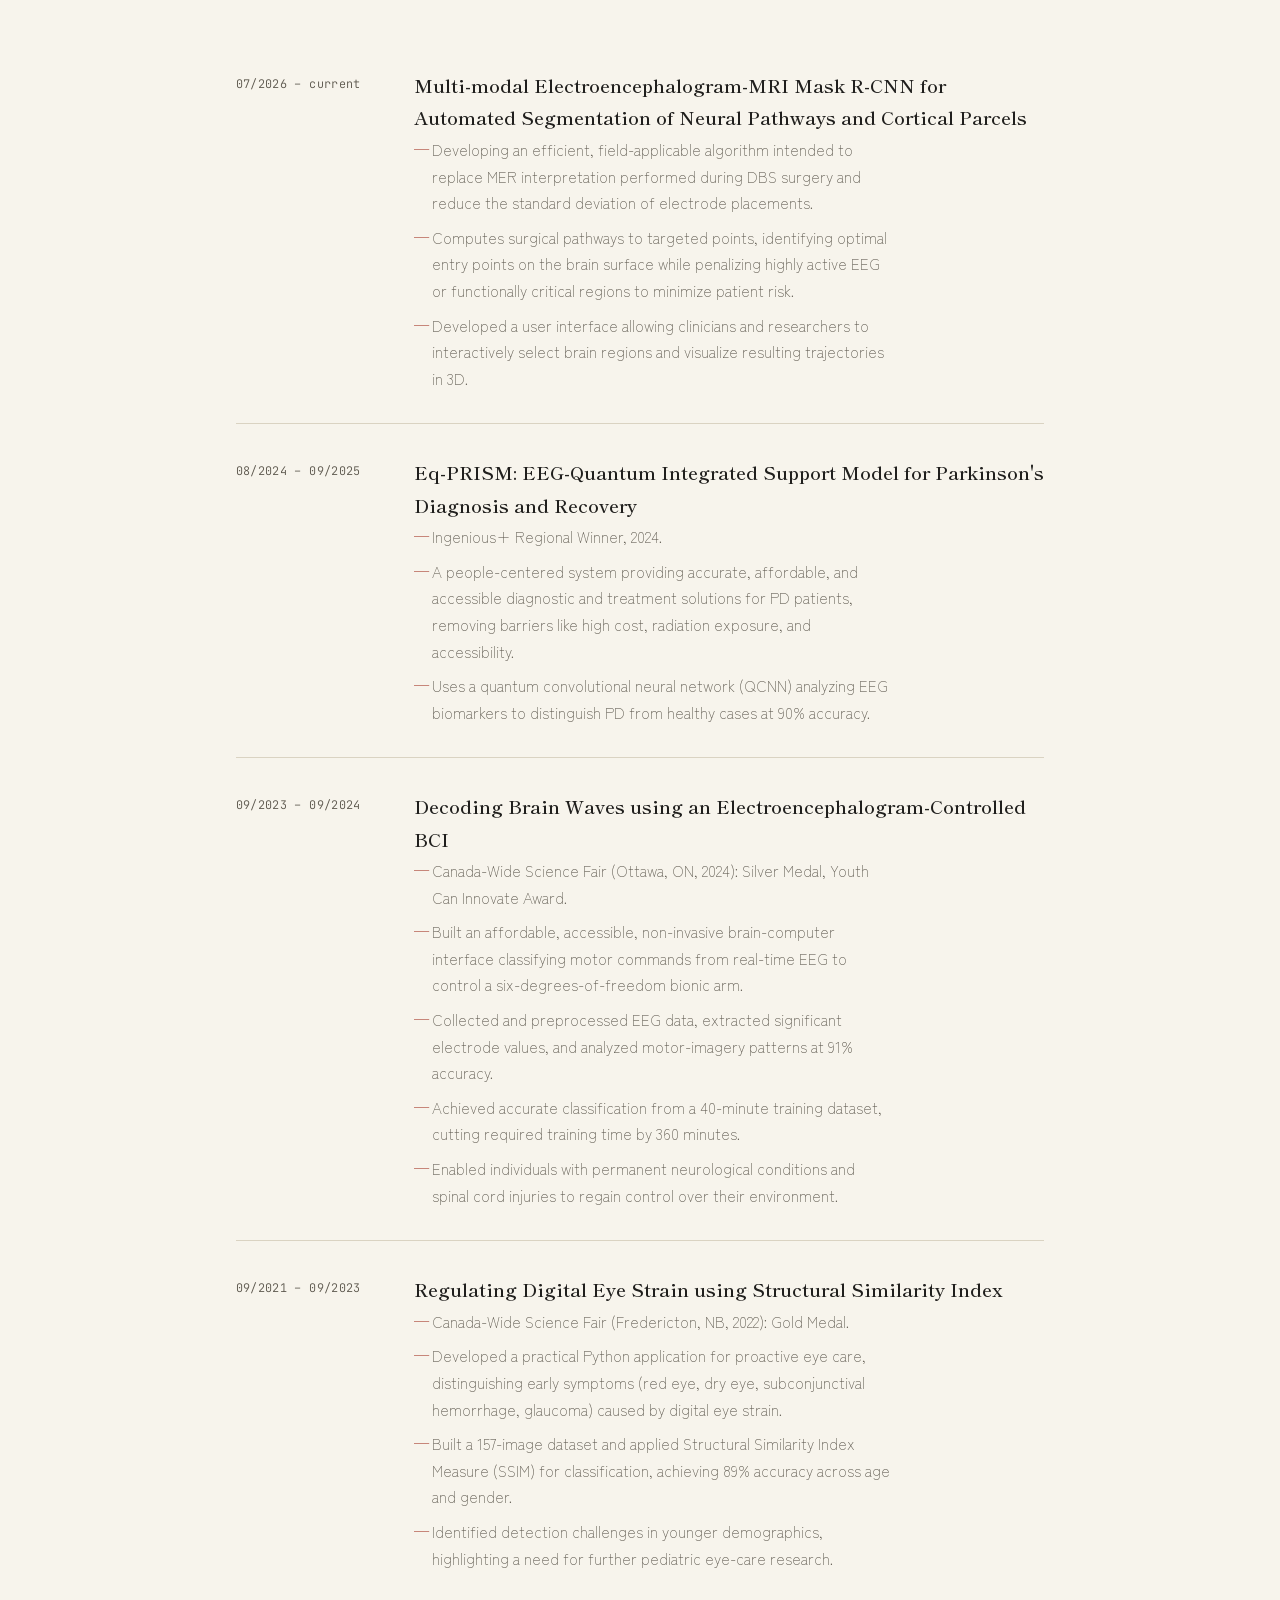
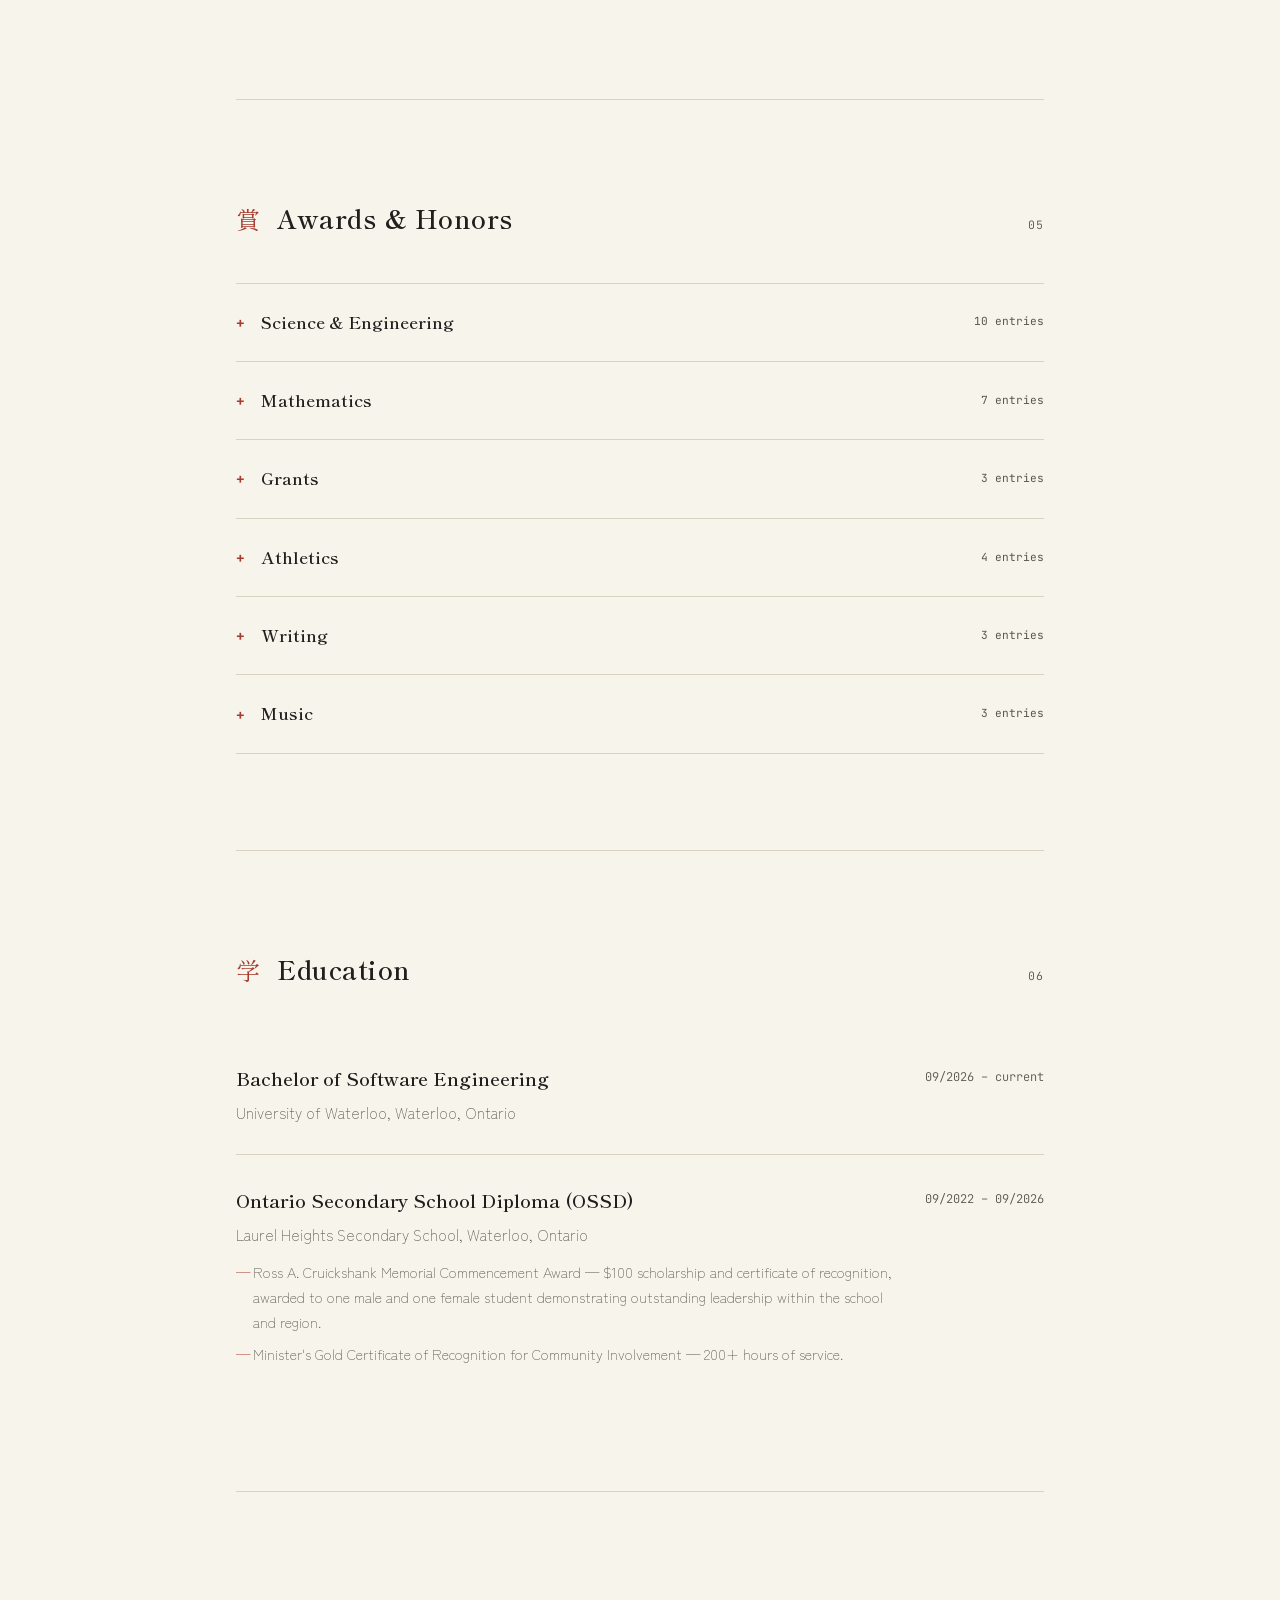
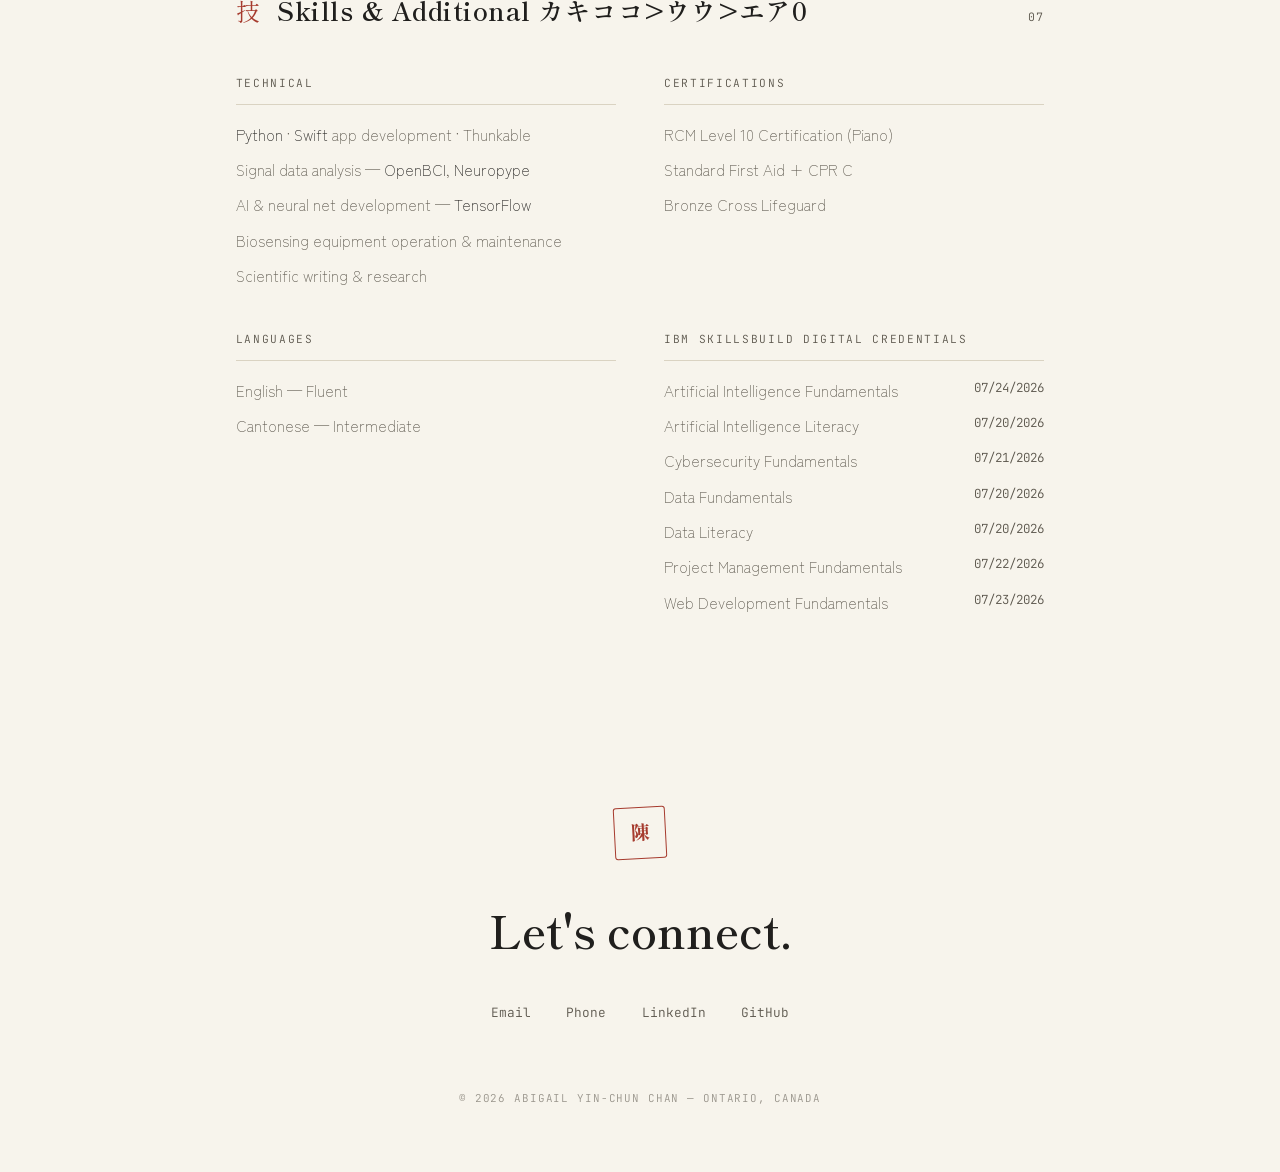
==== commit 63e262d6: "Update index.html" ====
--- a/index.html
+++ b/index.html
@@ -158,6 +158,106 @@
   .award-detail{ font-size:0.85rem; color:var(--ink-soft); margin-top:0.15rem; }
   .award-meta{ margin-left:auto; font-family:var(--mono); font-size:0.72rem; color:var(--ink-soft); white-space:nowrap; }
 
+  .research-card{
+    border-top:1px solid var(--line);
+  }
+  
+  .research-card:last-child{
+    border-bottom:1px solid var(--line);
+  }
+  
+  .research-card summary{
+    list-style:none;
+    cursor:pointer;
+    padding:2rem 0;
+    display:flex;
+    align-items:center;
+    gap:1rem;
+    font-family:var(--display);
+  }
+  
+  .research-card summary::-webkit-details-marker{
+    display:none;
+  }
+  
+  .research-title{
+    font-size:1.25rem;
+    font-weight:600;
+  }
+  
+  .research-date{
+    margin-left:auto;
+    font-family:var(--mono);
+    font-size:0.72rem;
+    color:var(--ink-soft);
+  }
+  
+  .research-plus{
+    color:var(--seal);
+    font-family:var(--mono);
+    transition:transform .3s ease;
+  }
+  
+  .research-card[open] .research-plus{
+    transform:rotate(45deg);
+  }
+  
+  
+  .research-body{
+    padding:0 0 2rem 1.8rem;
+    max-width:65ch;
+  }
+  
+  
+  .research-body p{
+    color:var(--ink-soft);
+    margin-bottom:1rem;
+  }
+  
+  
+  .research-award{
+    font-family:var(--mono);
+    font-size:.75rem;
+    color:var(--seal);
+    margin-bottom:1rem;
+  }
+  
+  
+  .research-links{
+    display:flex;
+    gap:1.5rem;
+    flex-wrap:wrap;
+    margin-top:1.5rem;
+  }
+  
+  
+  .research-links a{
+    font-family:var(--mono);
+    font-size:.75rem;
+    border-bottom:1px solid var(--line);
+    padding-bottom:3px;
+  }
+  
+  
+  .research-links a:hover{
+    color:var(--seal);
+    border-color:var(--seal);
+  }
+  
+  
+  .research-media{
+    margin-top:2rem;
+    padding-top:1.5rem;
+    border-top:1px solid var(--line);
+  }
+  
+  
+  .research-media iframe,
+  .research-media video{
+    width:100%;
+    max-width:700px;
+    aspect-ratio:16/9;
+  }
   footer{ padding:6rem 0 4rem; text-align:center; }
   .footer-seal{ width:52px; height:52px; margin:0 auto 2rem; border:1.5px solid var(--seal); color:var(--seal); border-radius:3px; display:flex; align-items:center; justify-content:center; font-family:var(--display); font-size:1.2rem; font-weight:700; transform:rotate(-3deg); }
   footer h2{ font-family:var(--display); font-size:clamp(1.8rem, 5vw, 2.8rem); font-weight:600; margin-bottom:1.6rem; }
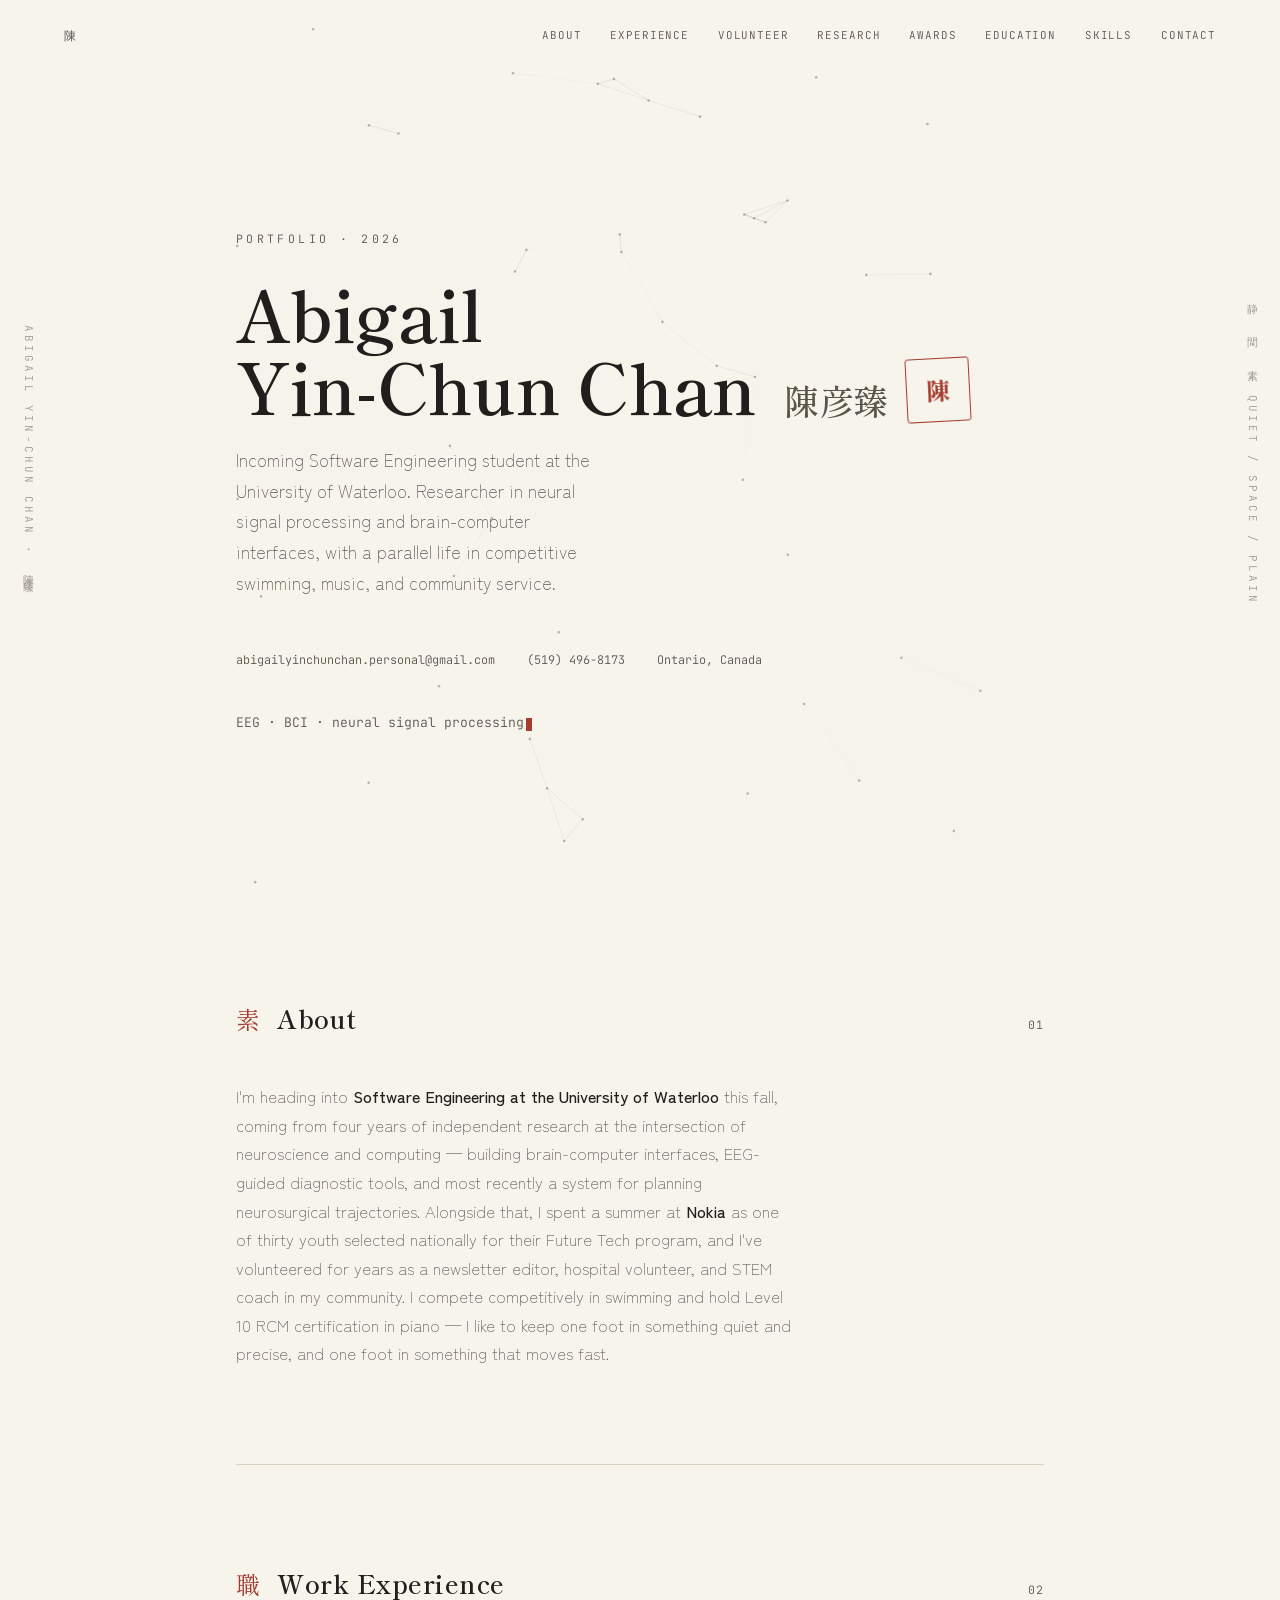
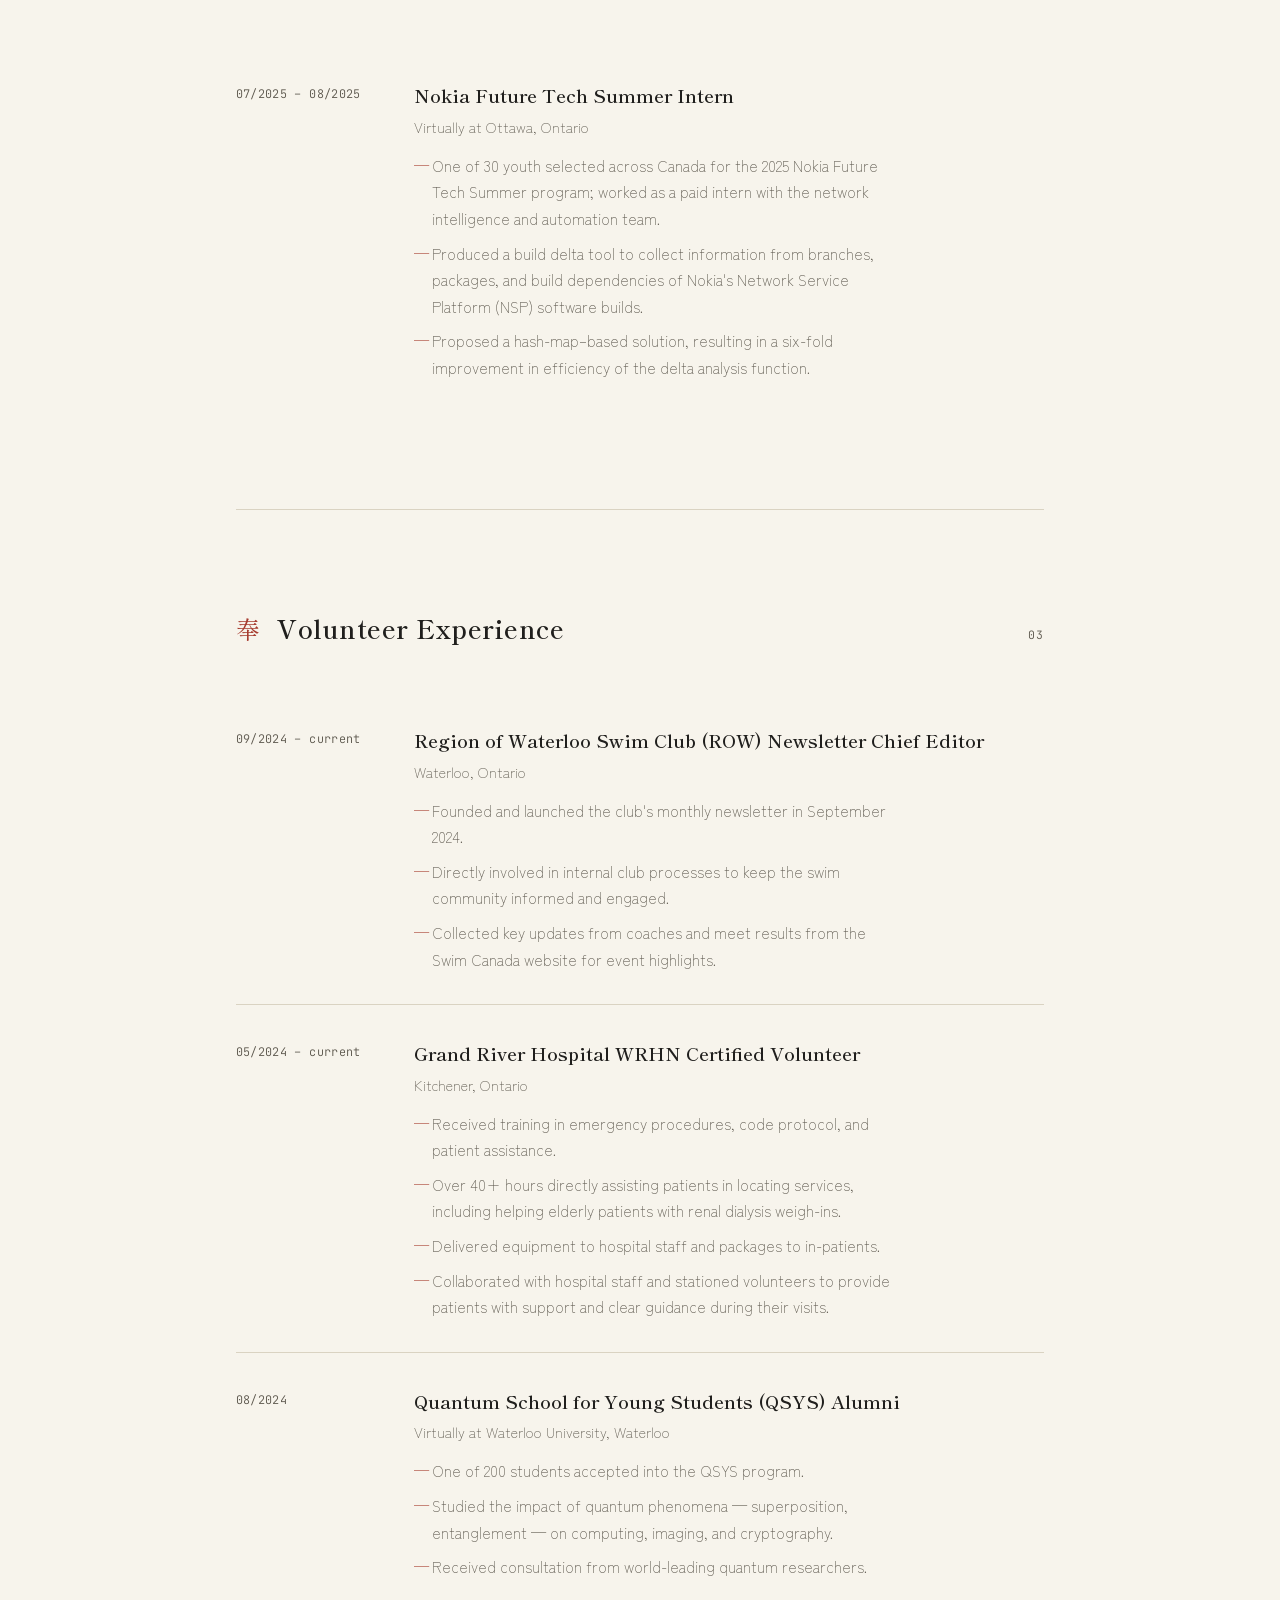
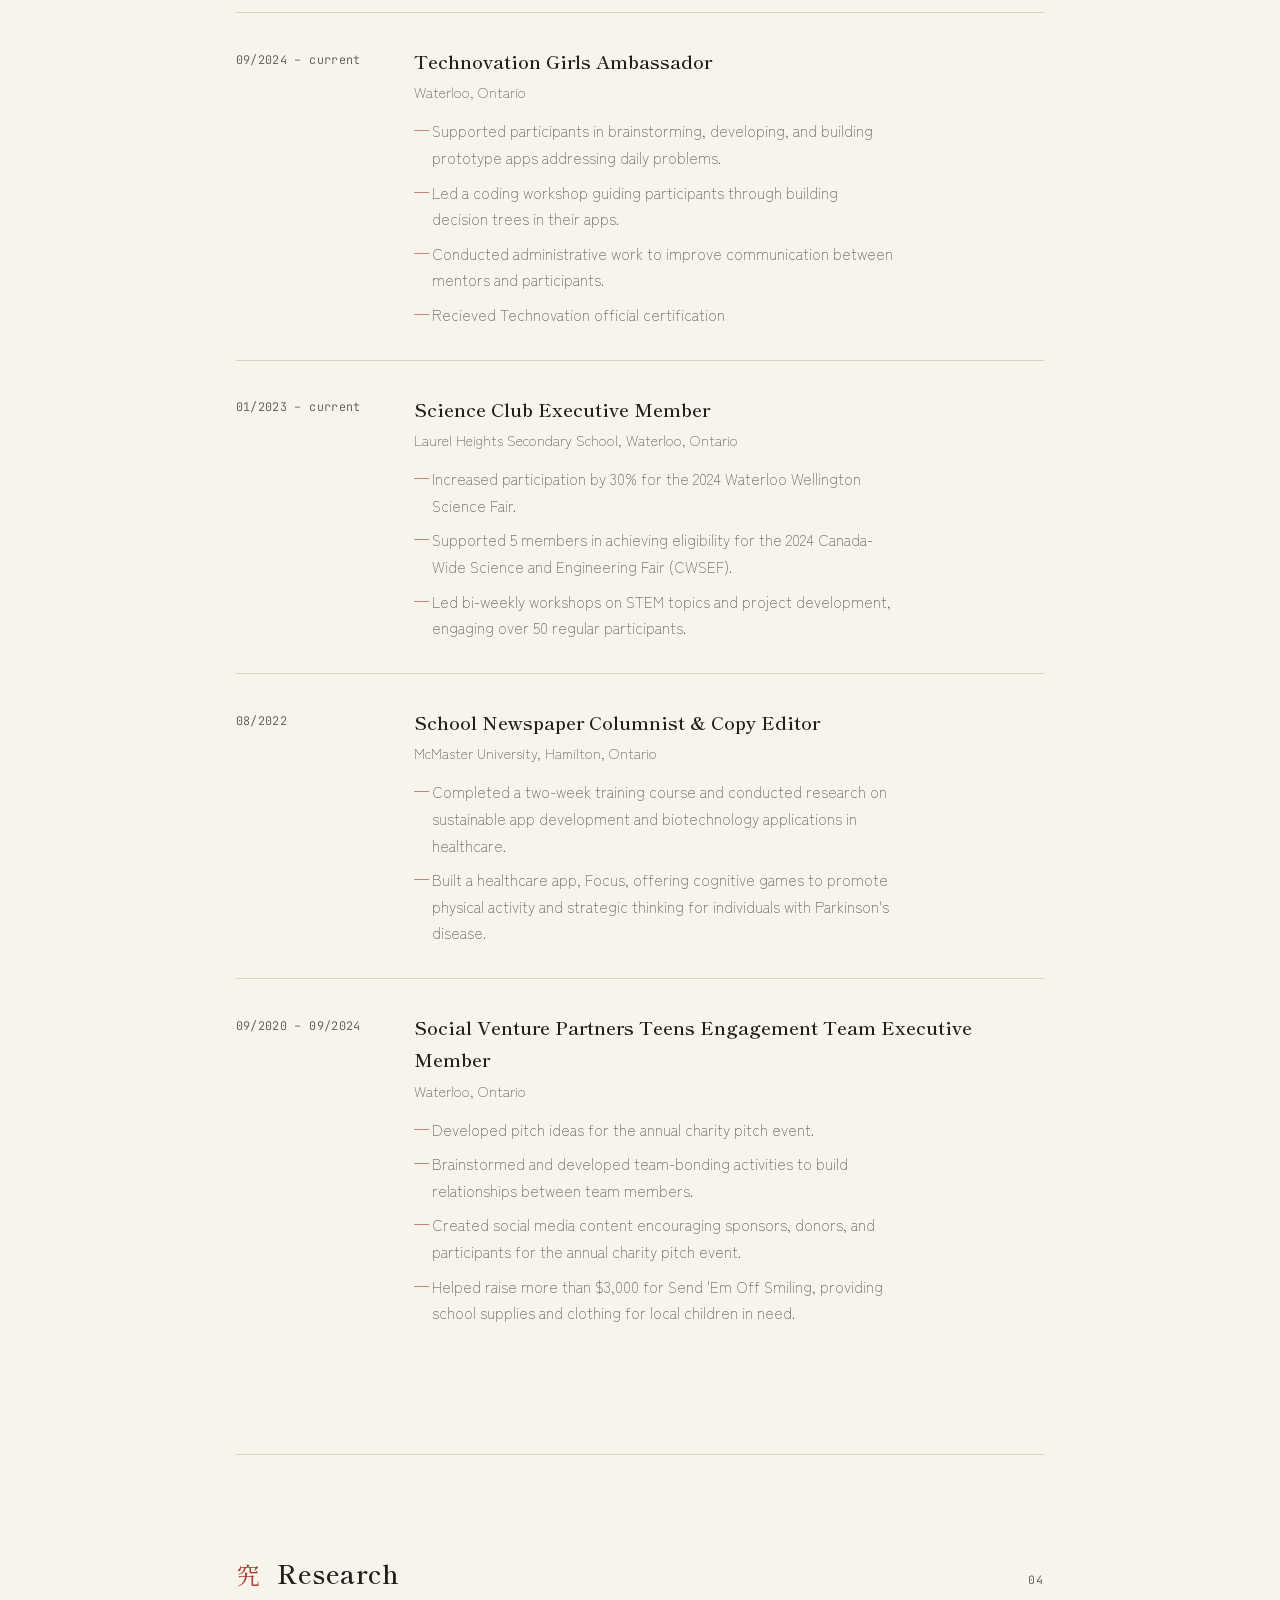
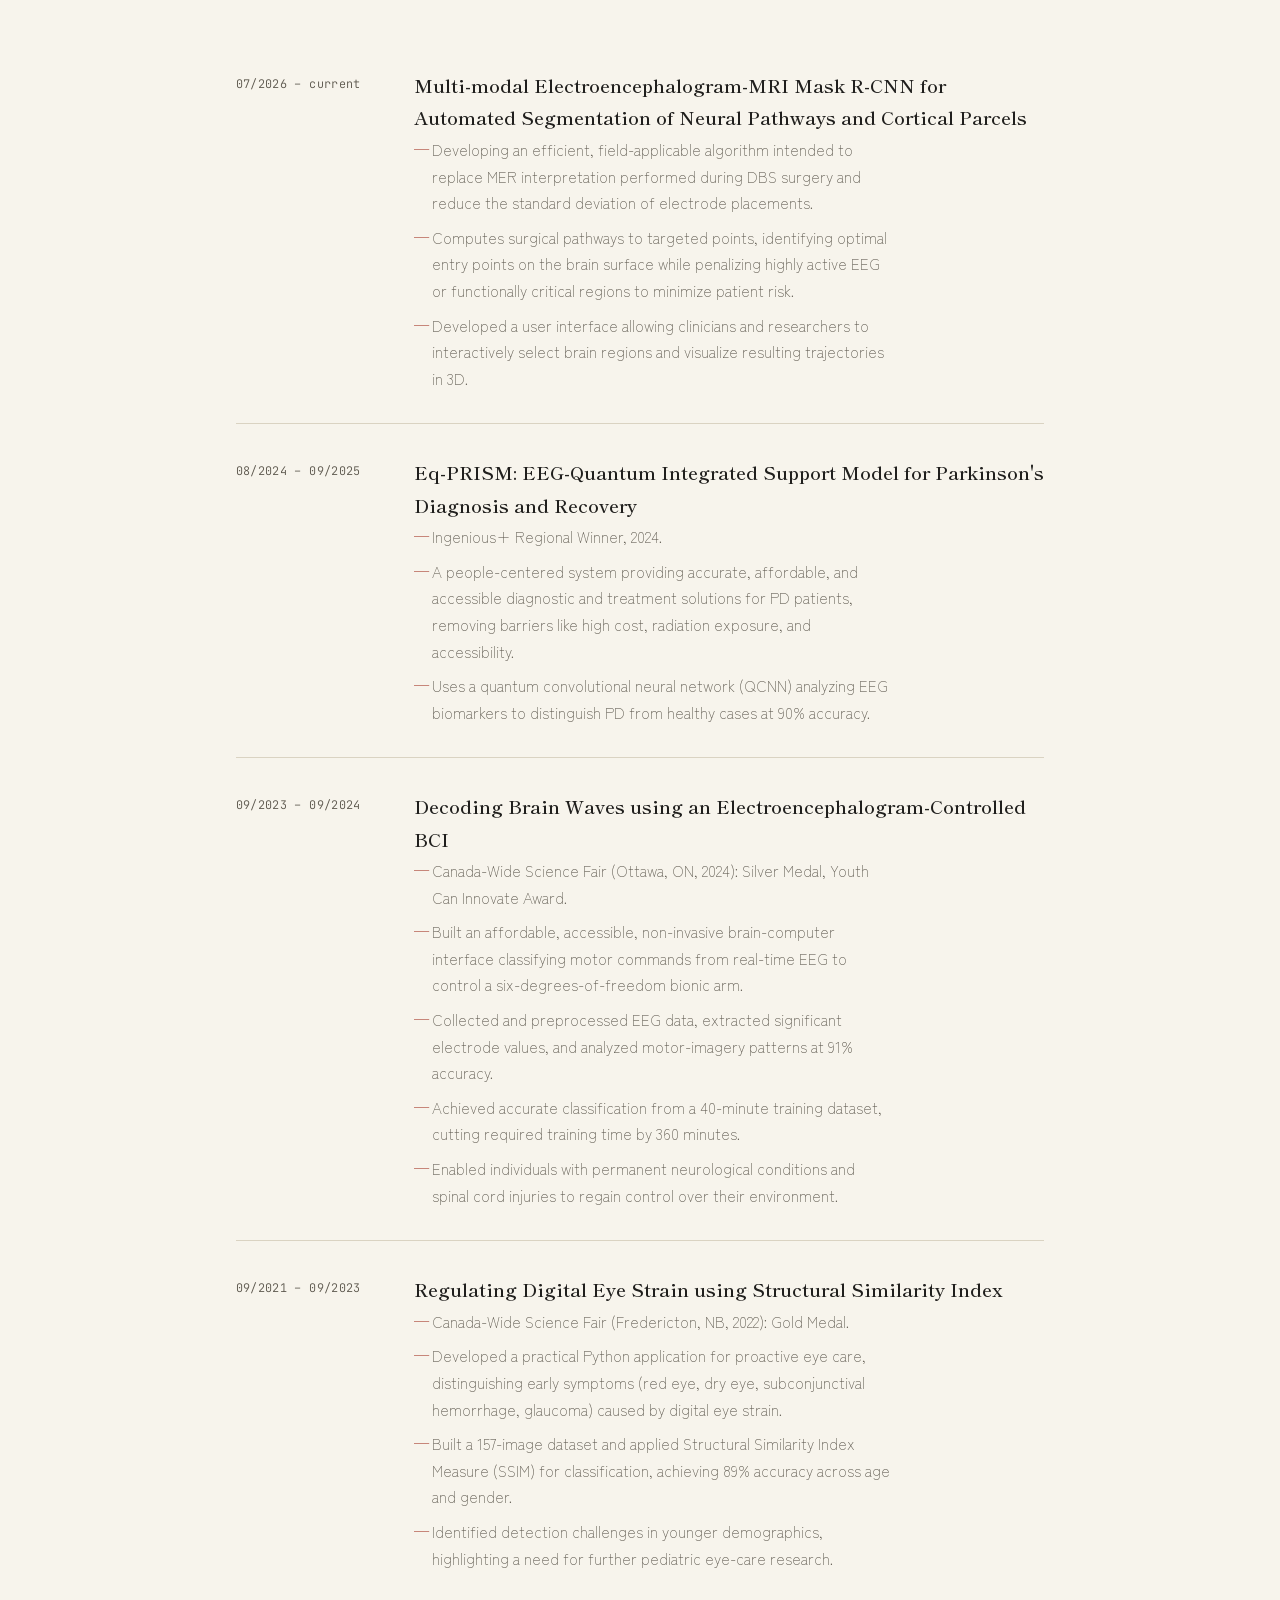
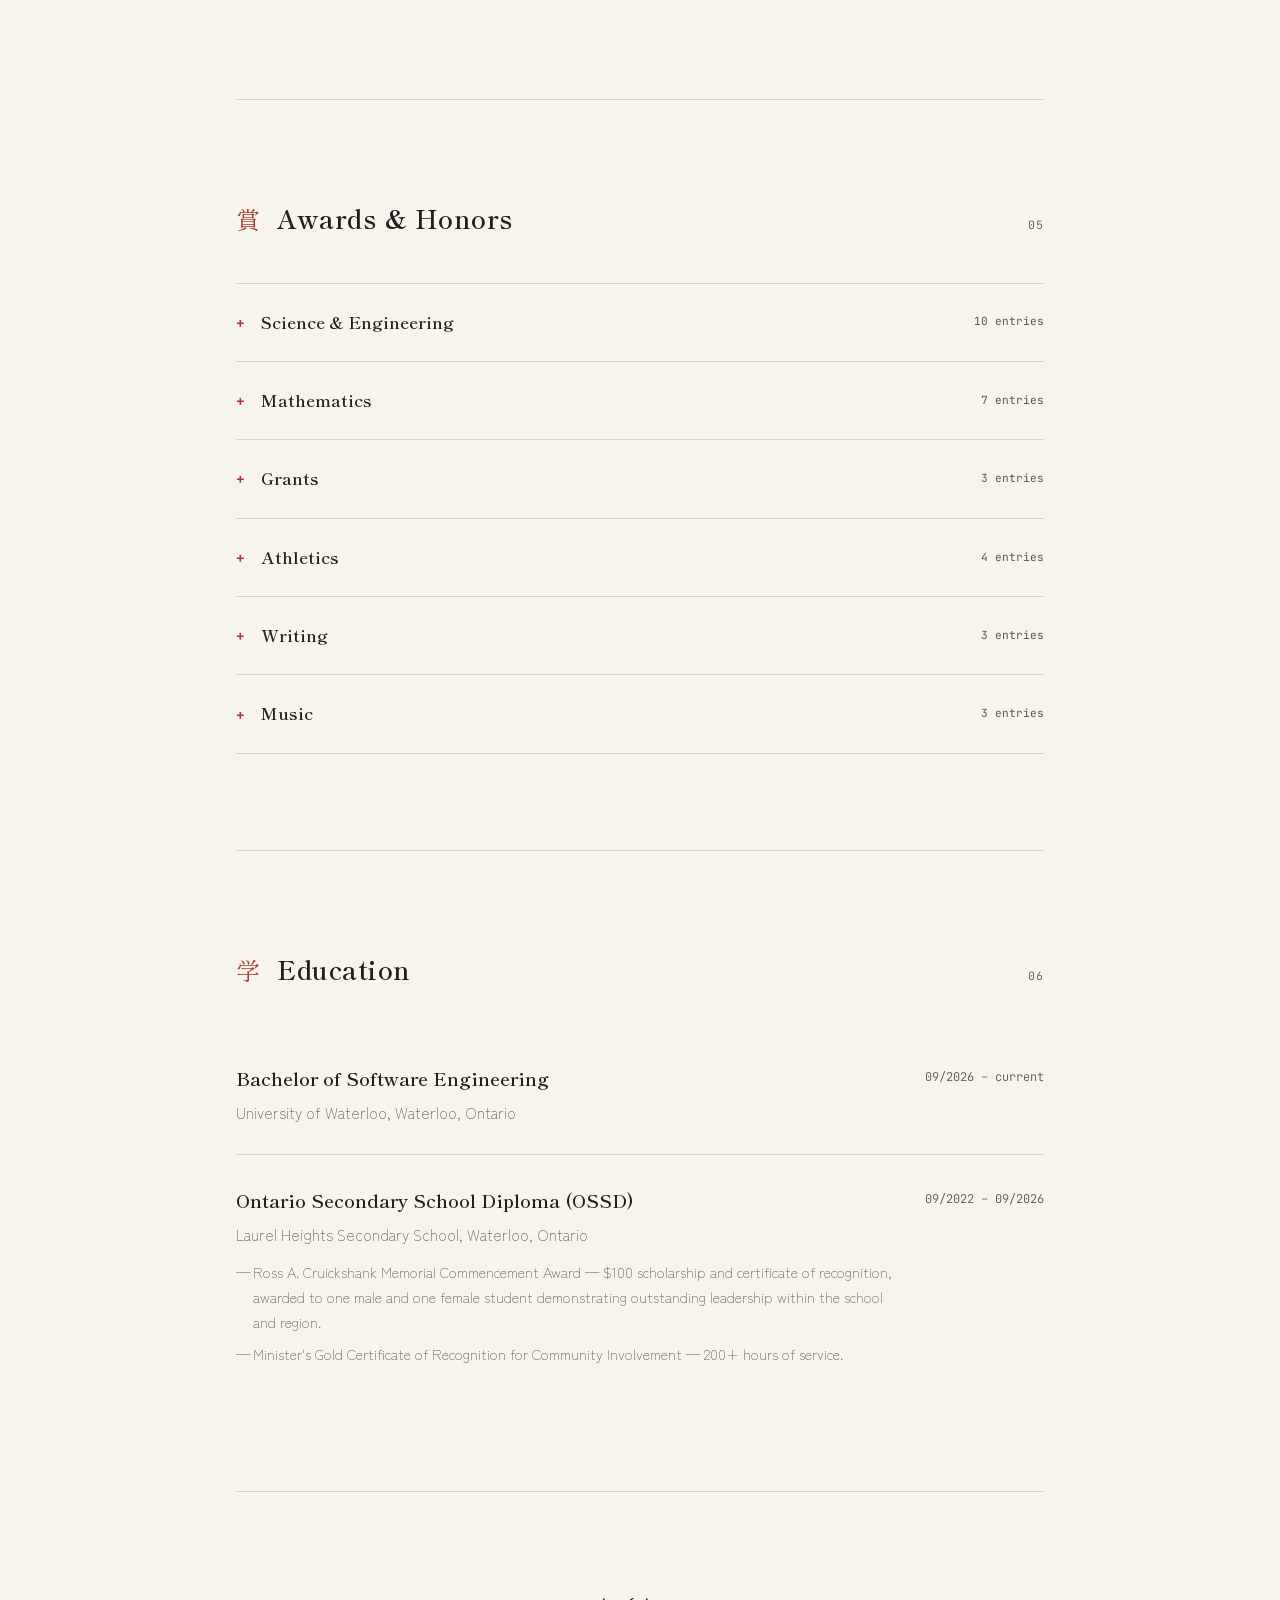
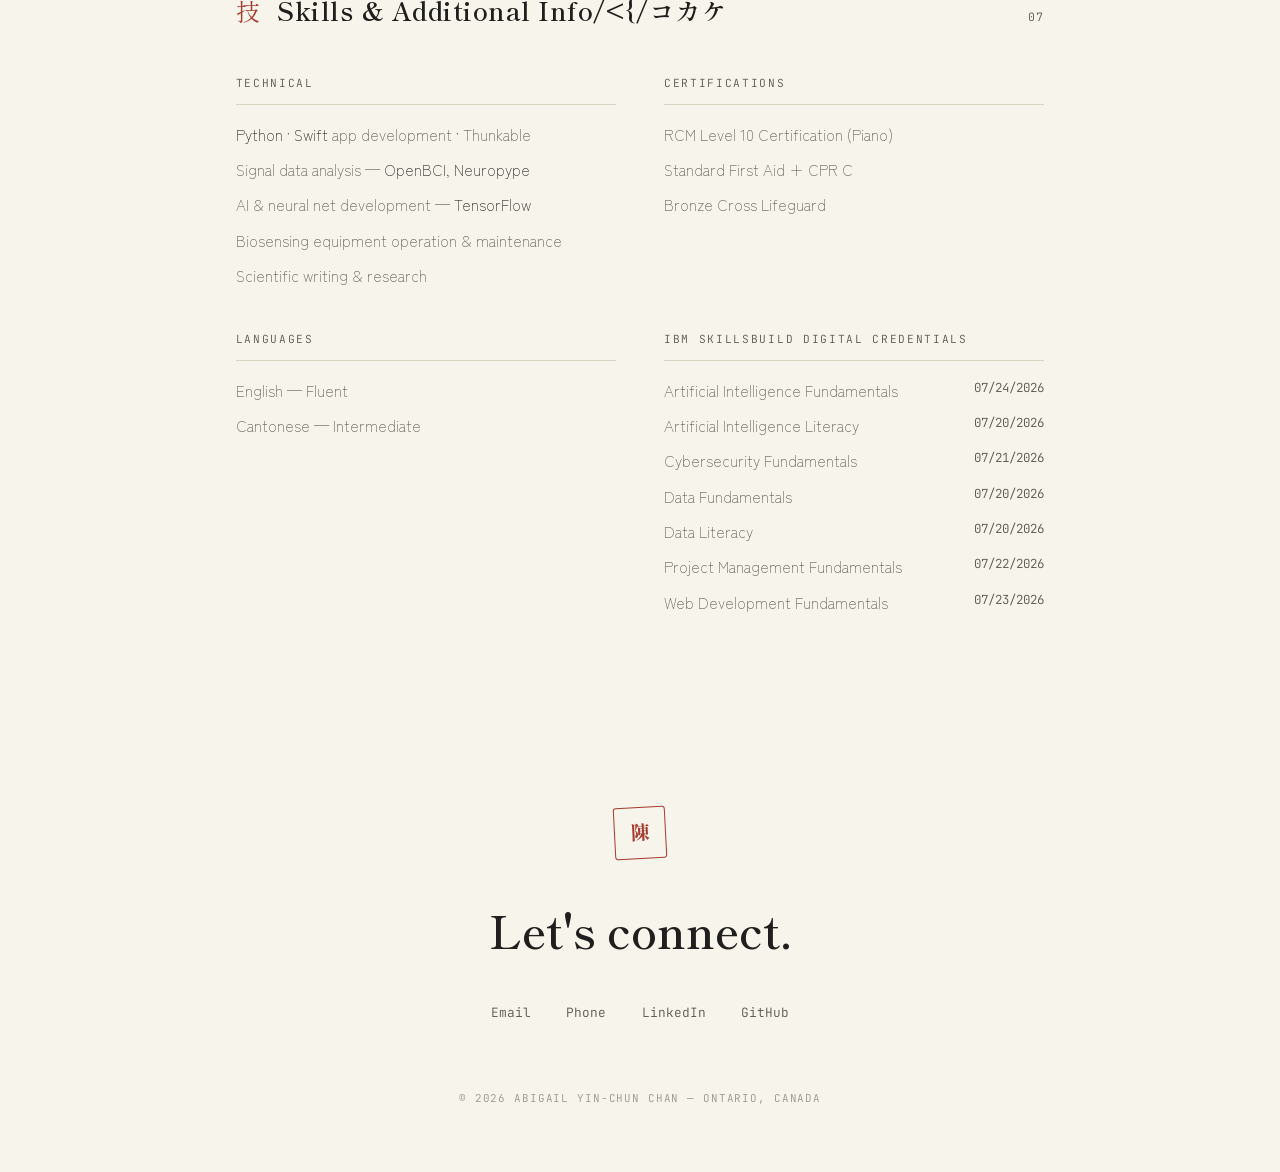
==== commit cc5d6551: "Update index.html" ====
--- a/index.html
+++ b/index.html
@@ -157,107 +157,7 @@
   .award-name{ font-size:0.94rem; }
   .award-detail{ font-size:0.85rem; color:var(--ink-soft); margin-top:0.15rem; }
   .award-meta{ margin-left:auto; font-family:var(--mono); font-size:0.72rem; color:var(--ink-soft); white-space:nowrap; }
-
-  .research-card{
-    border-top:1px solid var(--line);
-  }
   
-  .research-card:last-child{
-    border-bottom:1px solid var(--line);
-  }
-  
-  .research-card summary{
-    list-style:none;
-    cursor:pointer;
-    padding:2rem 0;
-    display:flex;
-    align-items:center;
-    gap:1rem;
-    font-family:var(--display);
-  }
-  
-  .research-card summary::-webkit-details-marker{
-    display:none;
-  }
-  
-  .research-title{
-    font-size:1.25rem;
-    font-weight:600;
-  }
-  
-  .research-date{
-    margin-left:auto;
-    font-family:var(--mono);
-    font-size:0.72rem;
-    color:var(--ink-soft);
-  }
-  
-  .research-plus{
-    color:var(--seal);
-    font-family:var(--mono);
-    transition:transform .3s ease;
-  }
-  
-  .research-card[open] .research-plus{
-    transform:rotate(45deg);
-  }
-  
-  
-  .research-body{
-    padding:0 0 2rem 1.8rem;
-    max-width:65ch;
-  }
-  
-  
-  .research-body p{
-    color:var(--ink-soft);
-    margin-bottom:1rem;
-  }
-  
-  
-  .research-award{
-    font-family:var(--mono);
-    font-size:.75rem;
-    color:var(--seal);
-    margin-bottom:1rem;
-  }
-  
-  
-  .research-links{
-    display:flex;
-    gap:1.5rem;
-    flex-wrap:wrap;
-    margin-top:1.5rem;
-  }
-  
-  
-  .research-links a{
-    font-family:var(--mono);
-    font-size:.75rem;
-    border-bottom:1px solid var(--line);
-    padding-bottom:3px;
-  }
-  
-  
-  .research-links a:hover{
-    color:var(--seal);
-    border-color:var(--seal);
-  }
-  
-  
-  .research-media{
-    margin-top:2rem;
-    padding-top:1.5rem;
-    border-top:1px solid var(--line);
-  }
-  
-  
-  .research-media iframe,
-  .research-media video{
-    width:100%;
-    max-width:700px;
-    aspect-ratio:16/9;
-  }
   footer{ padding:6rem 0 4rem; text-align:center; }
   .footer-seal{ width:52px; height:52px; margin:0 auto 2rem; border:1.5px solid var(--seal); color:var(--seal); border-radius:3px; display:flex; align-items:center; justify-content:center; font-family:var(--display); font-size:1.2rem; font-weight:700; transform:rotate(-3deg); }
   footer h2{ font-family:var(--display); font-size:clamp(1.8rem, 5vw, 2.8rem); font-weight:600; margin-bottom:1.6rem; }
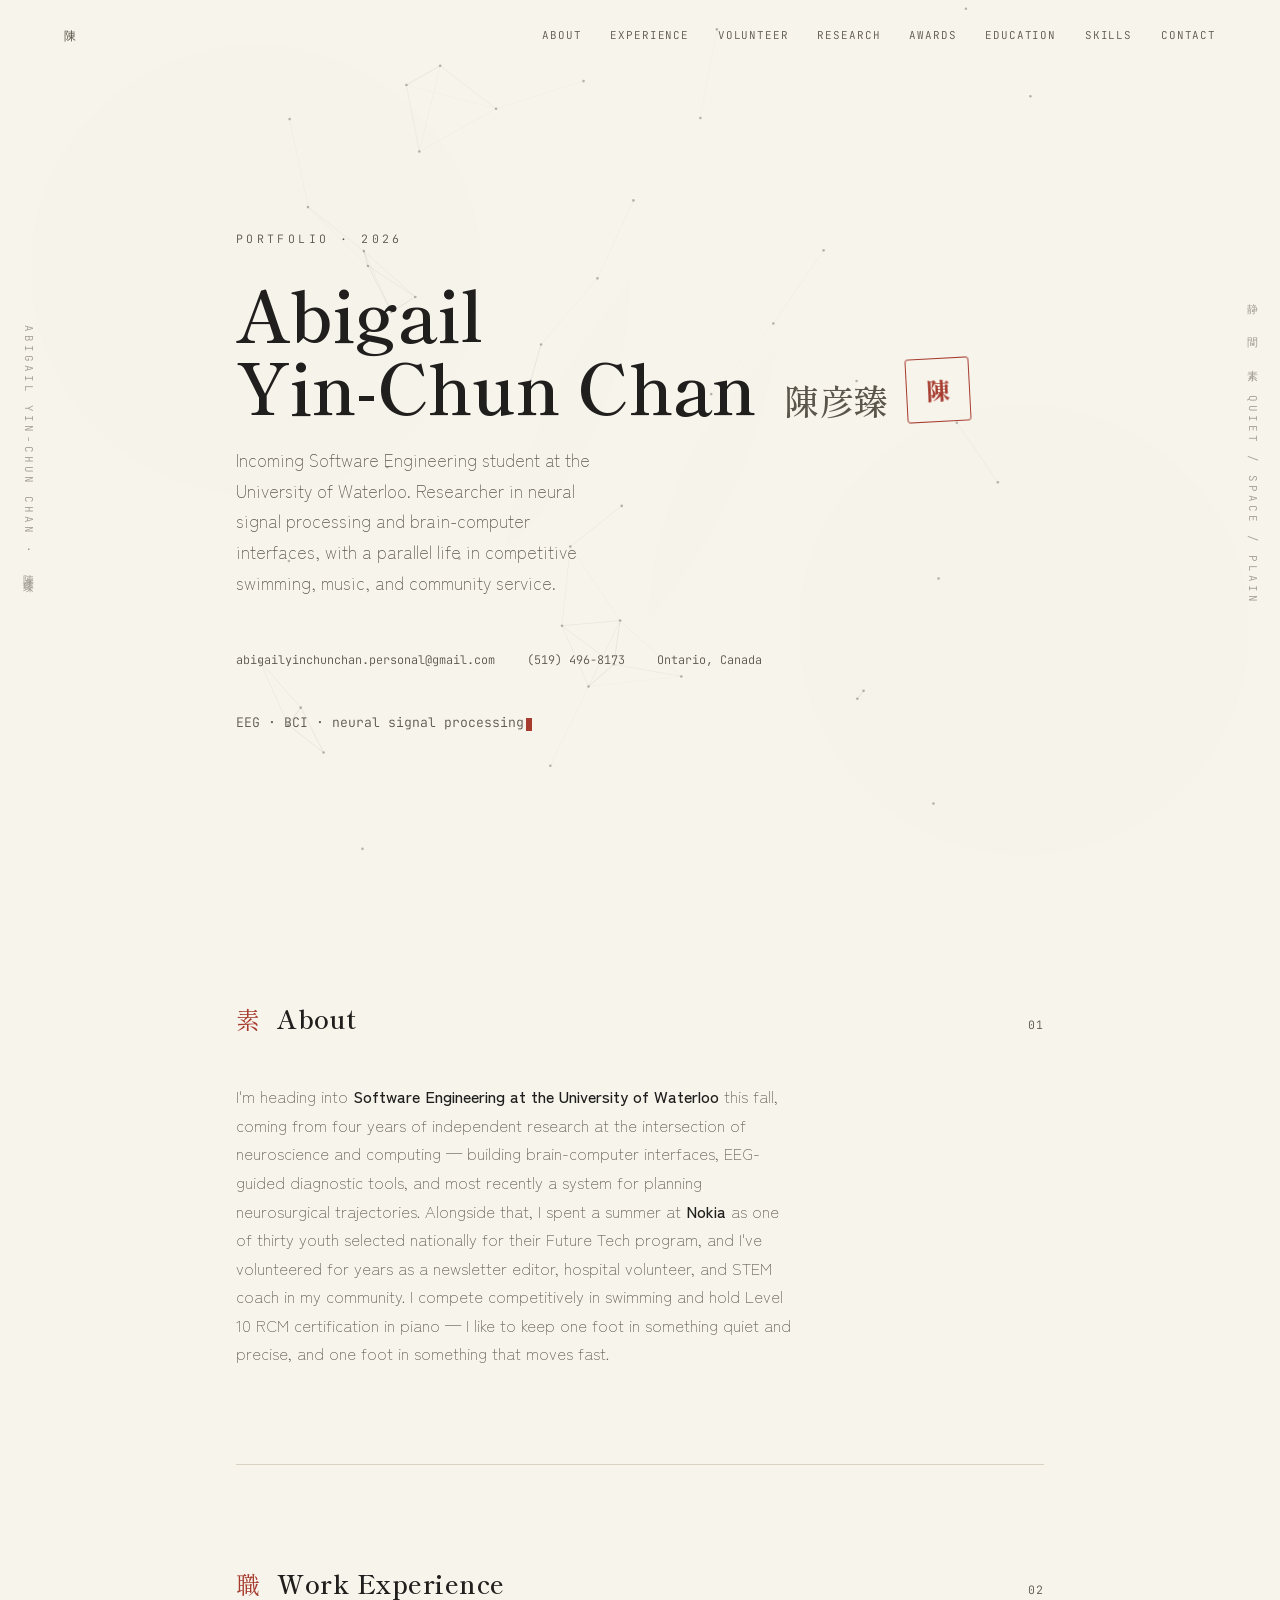
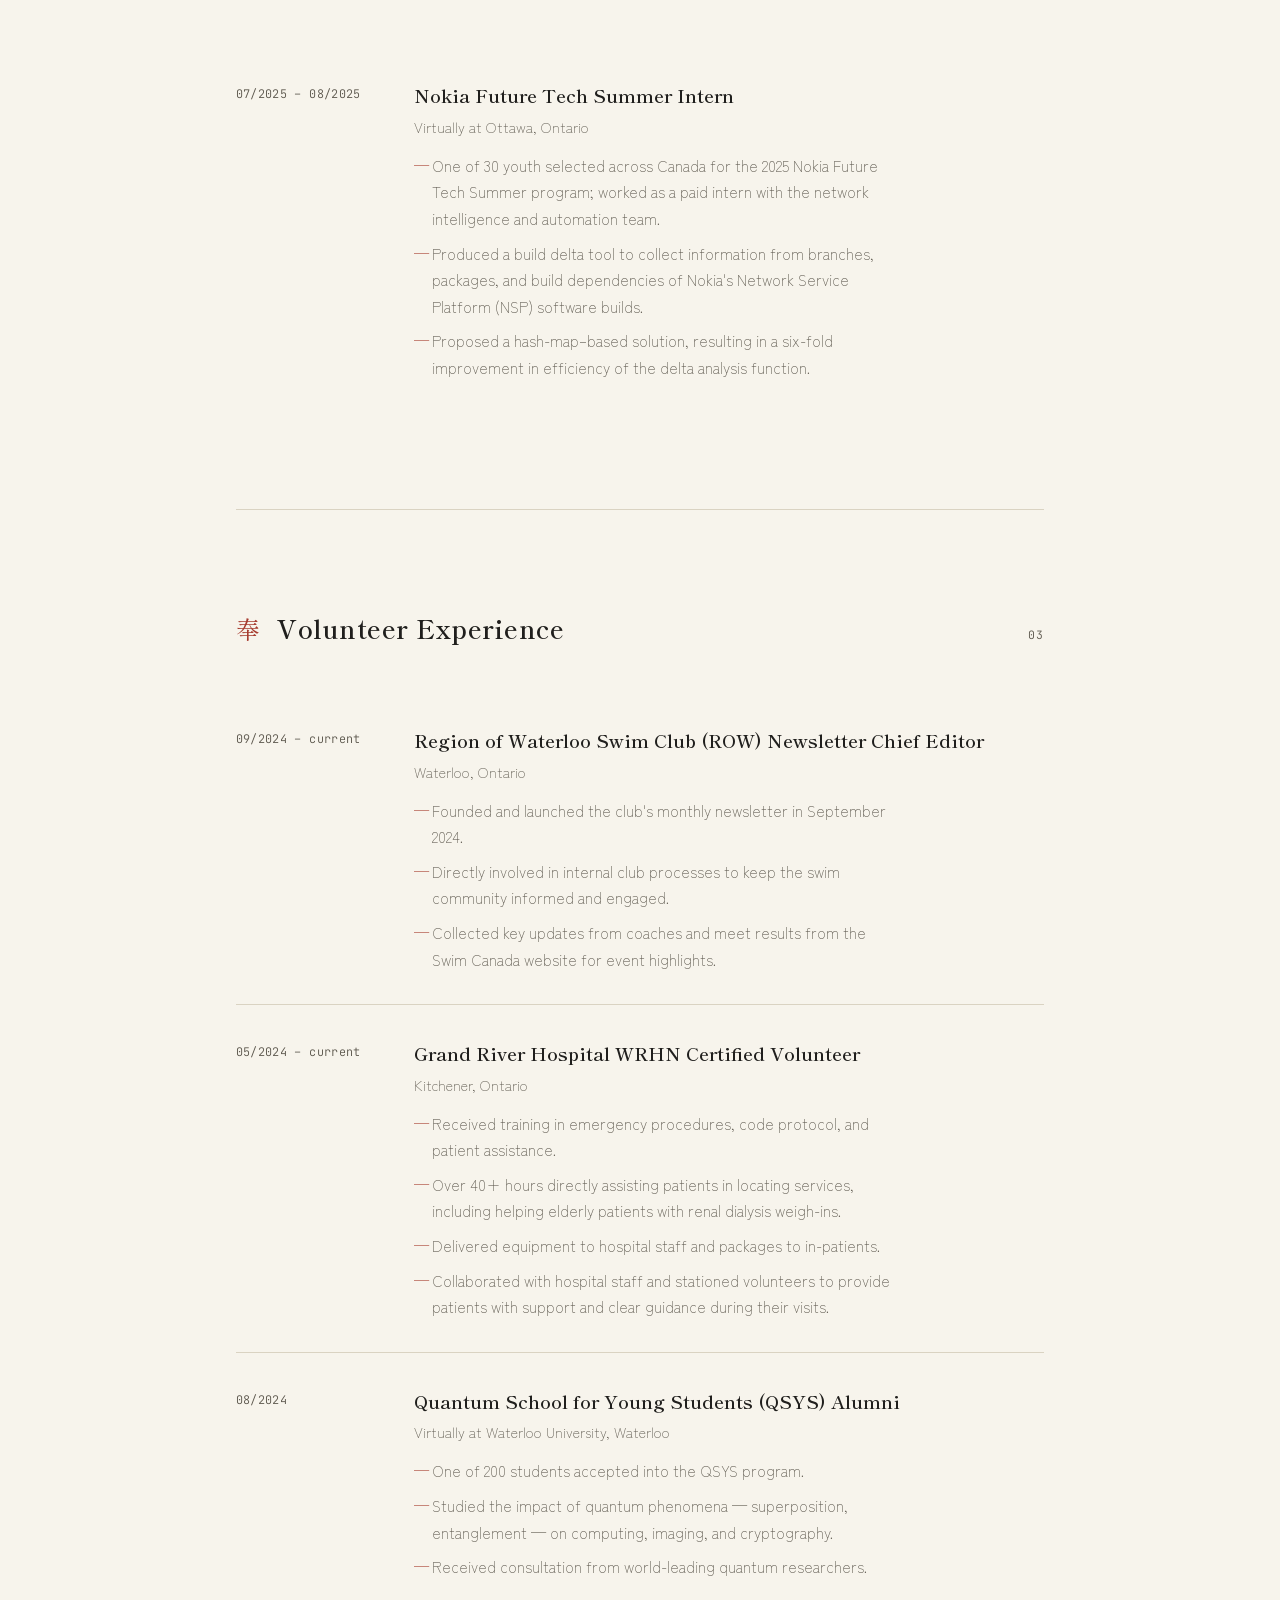
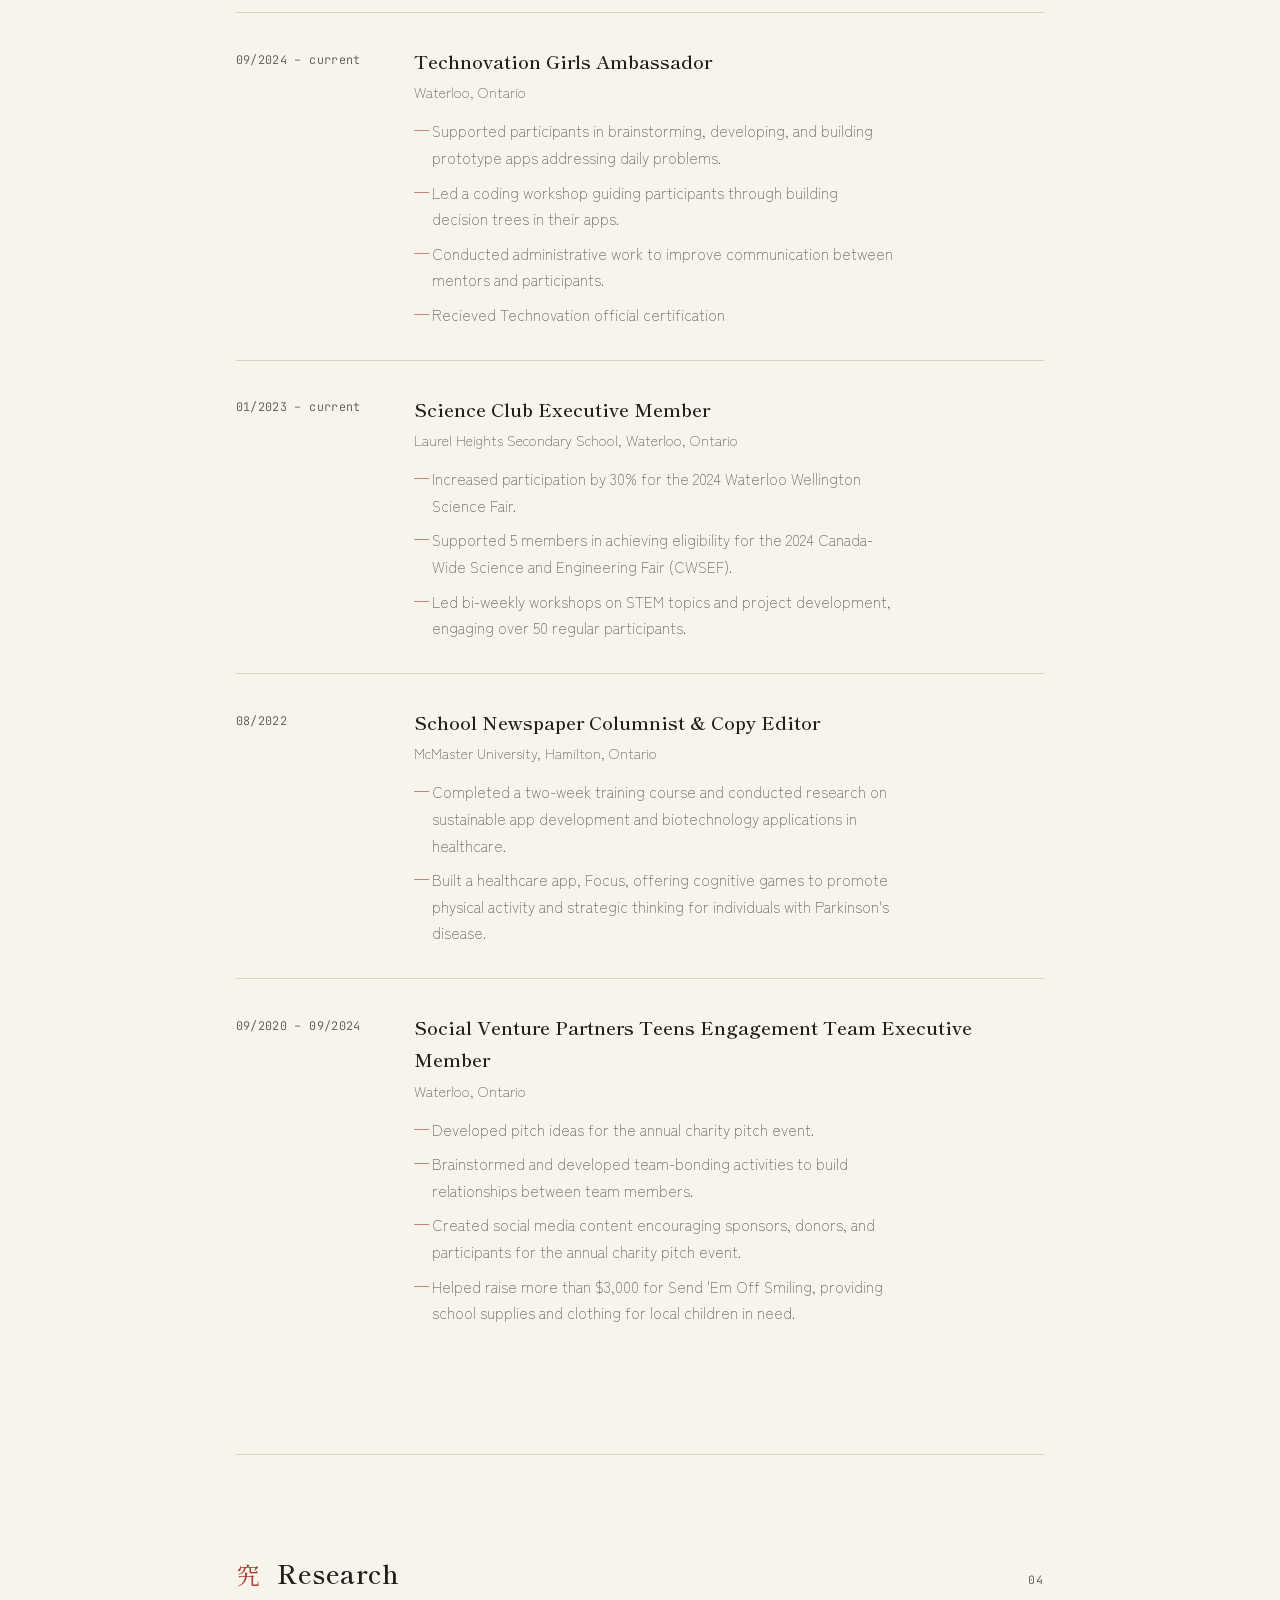
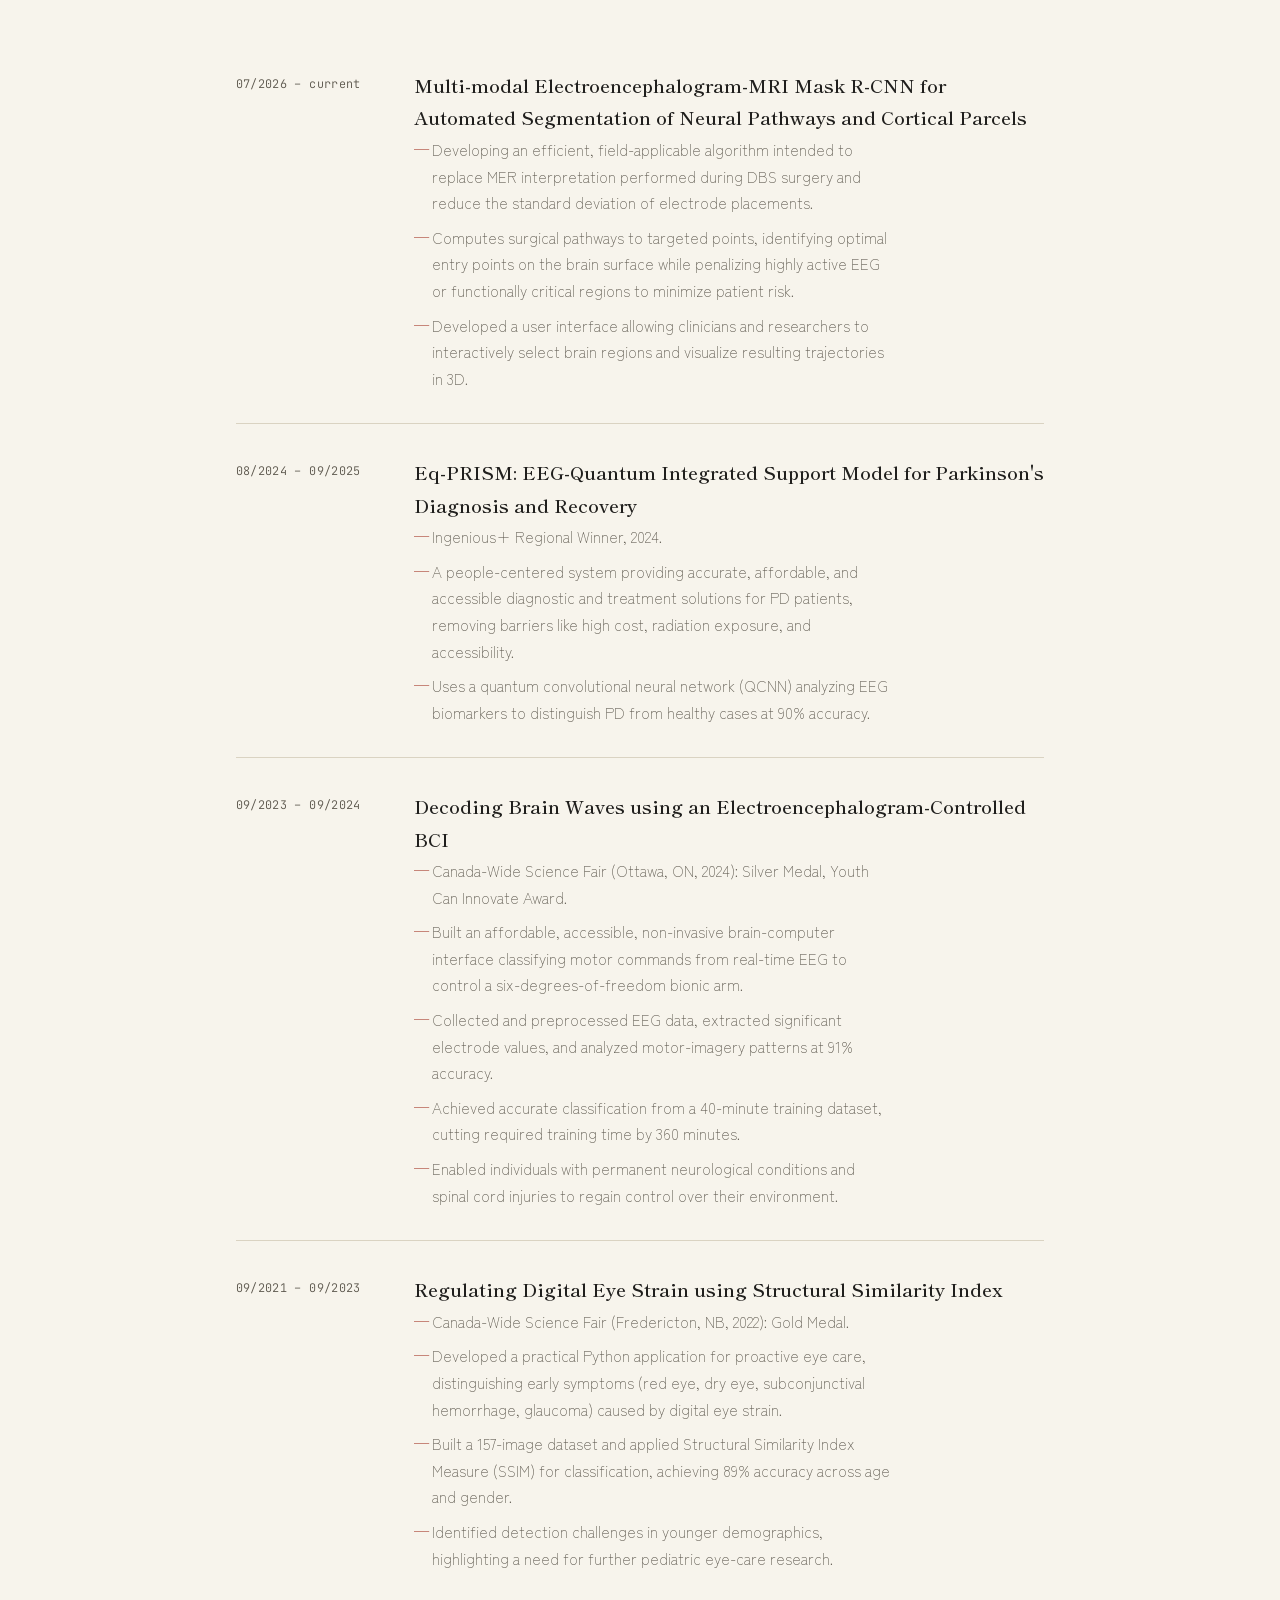
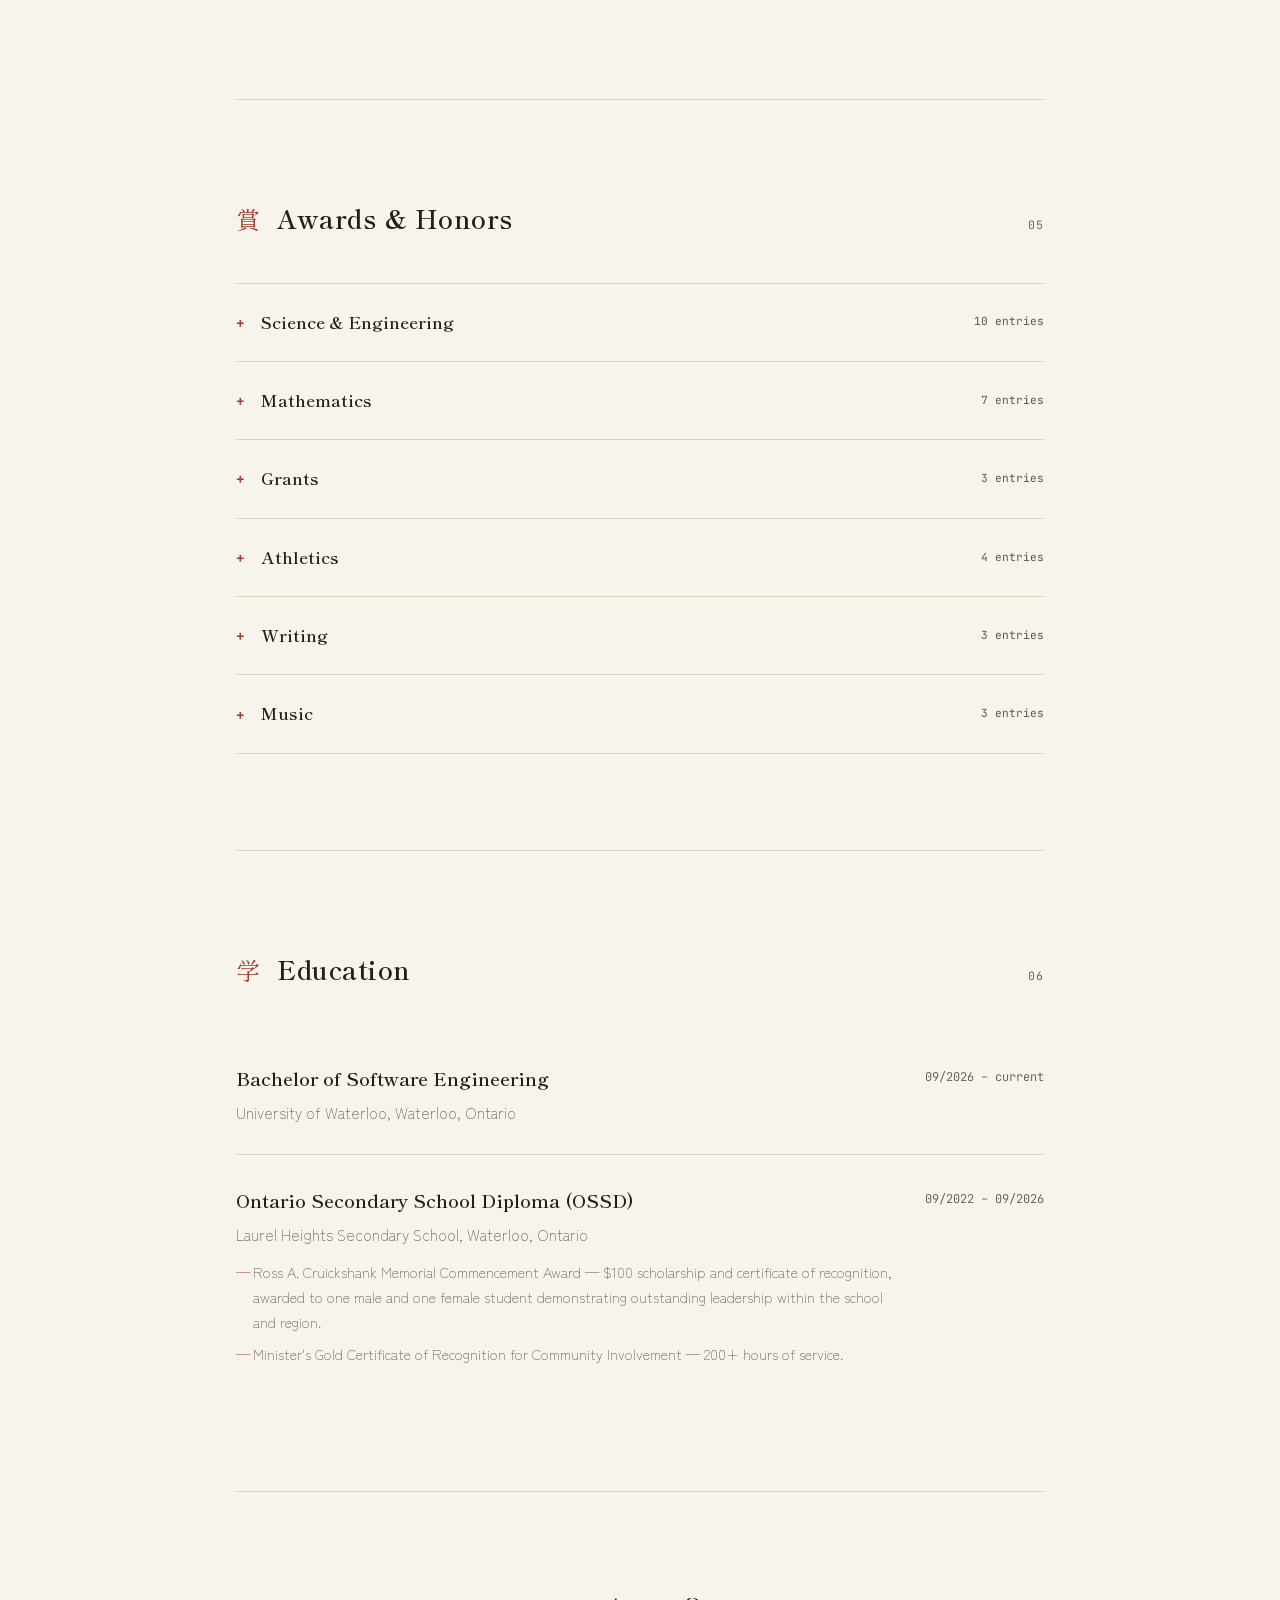
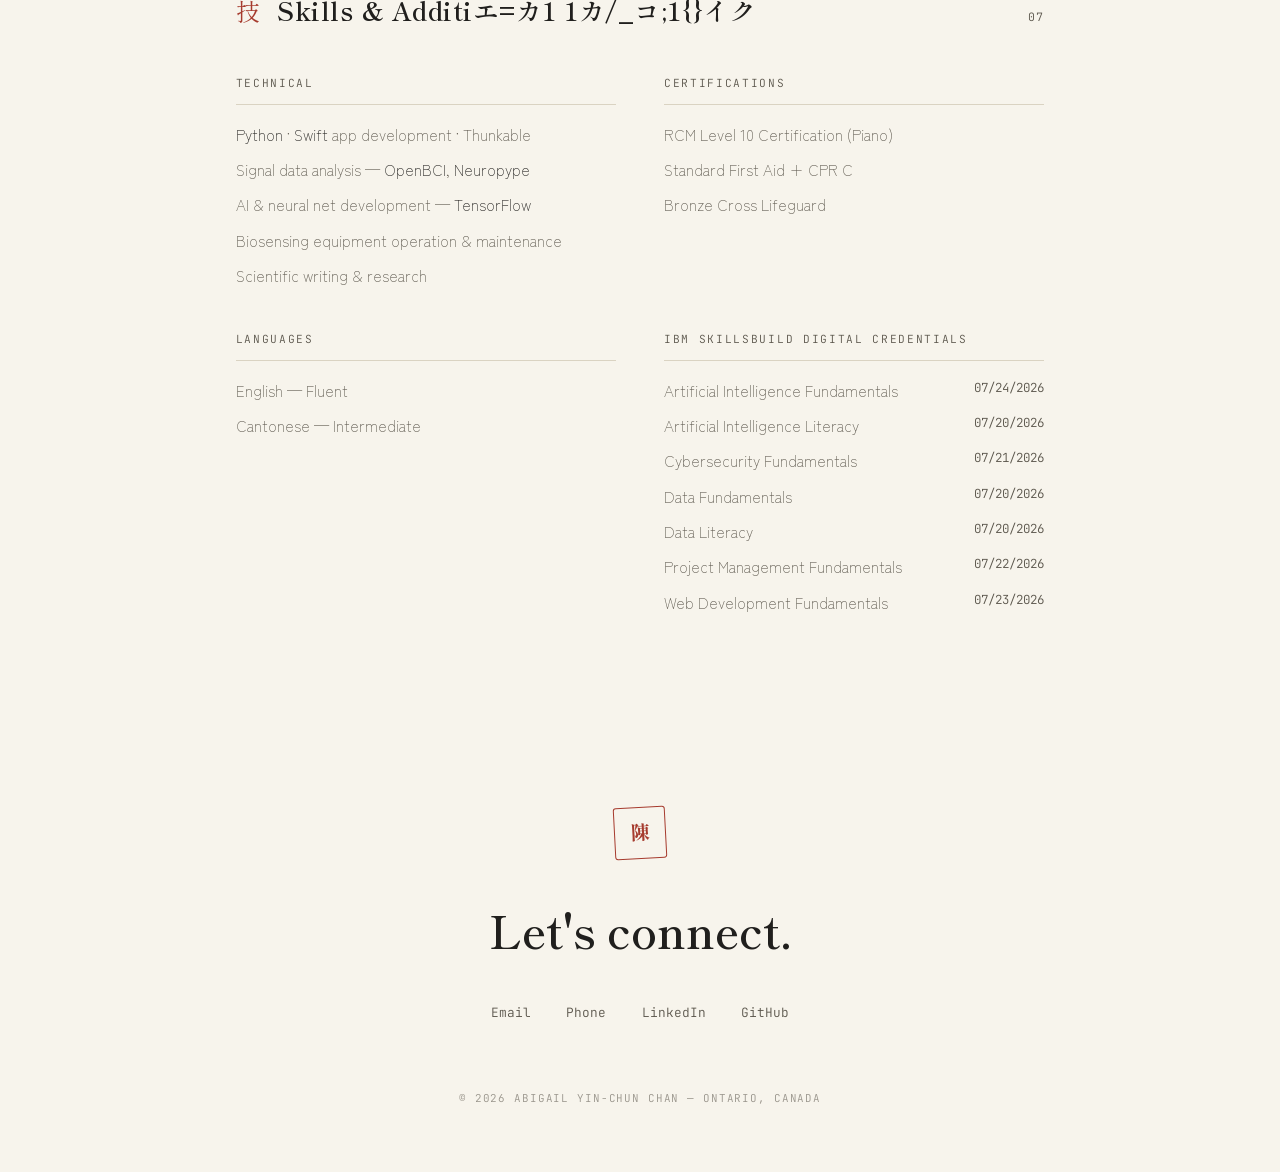
==== commit c598452e: "Update index.html" ====
--- a/index.html
+++ b/index.html
@@ -178,7 +178,7 @@
       <a href="#about">About</a>
       <a href="#experience">Experience</a>
       <a href="#volunteer">Volunteer</a>
-      <a href="#research">Research</a>
+      <a href="research.html">Research</a>
       <a href="#awards">Awards</a>
       <a href="#education">Education</a>
       <a href="#skills">Skills</a>
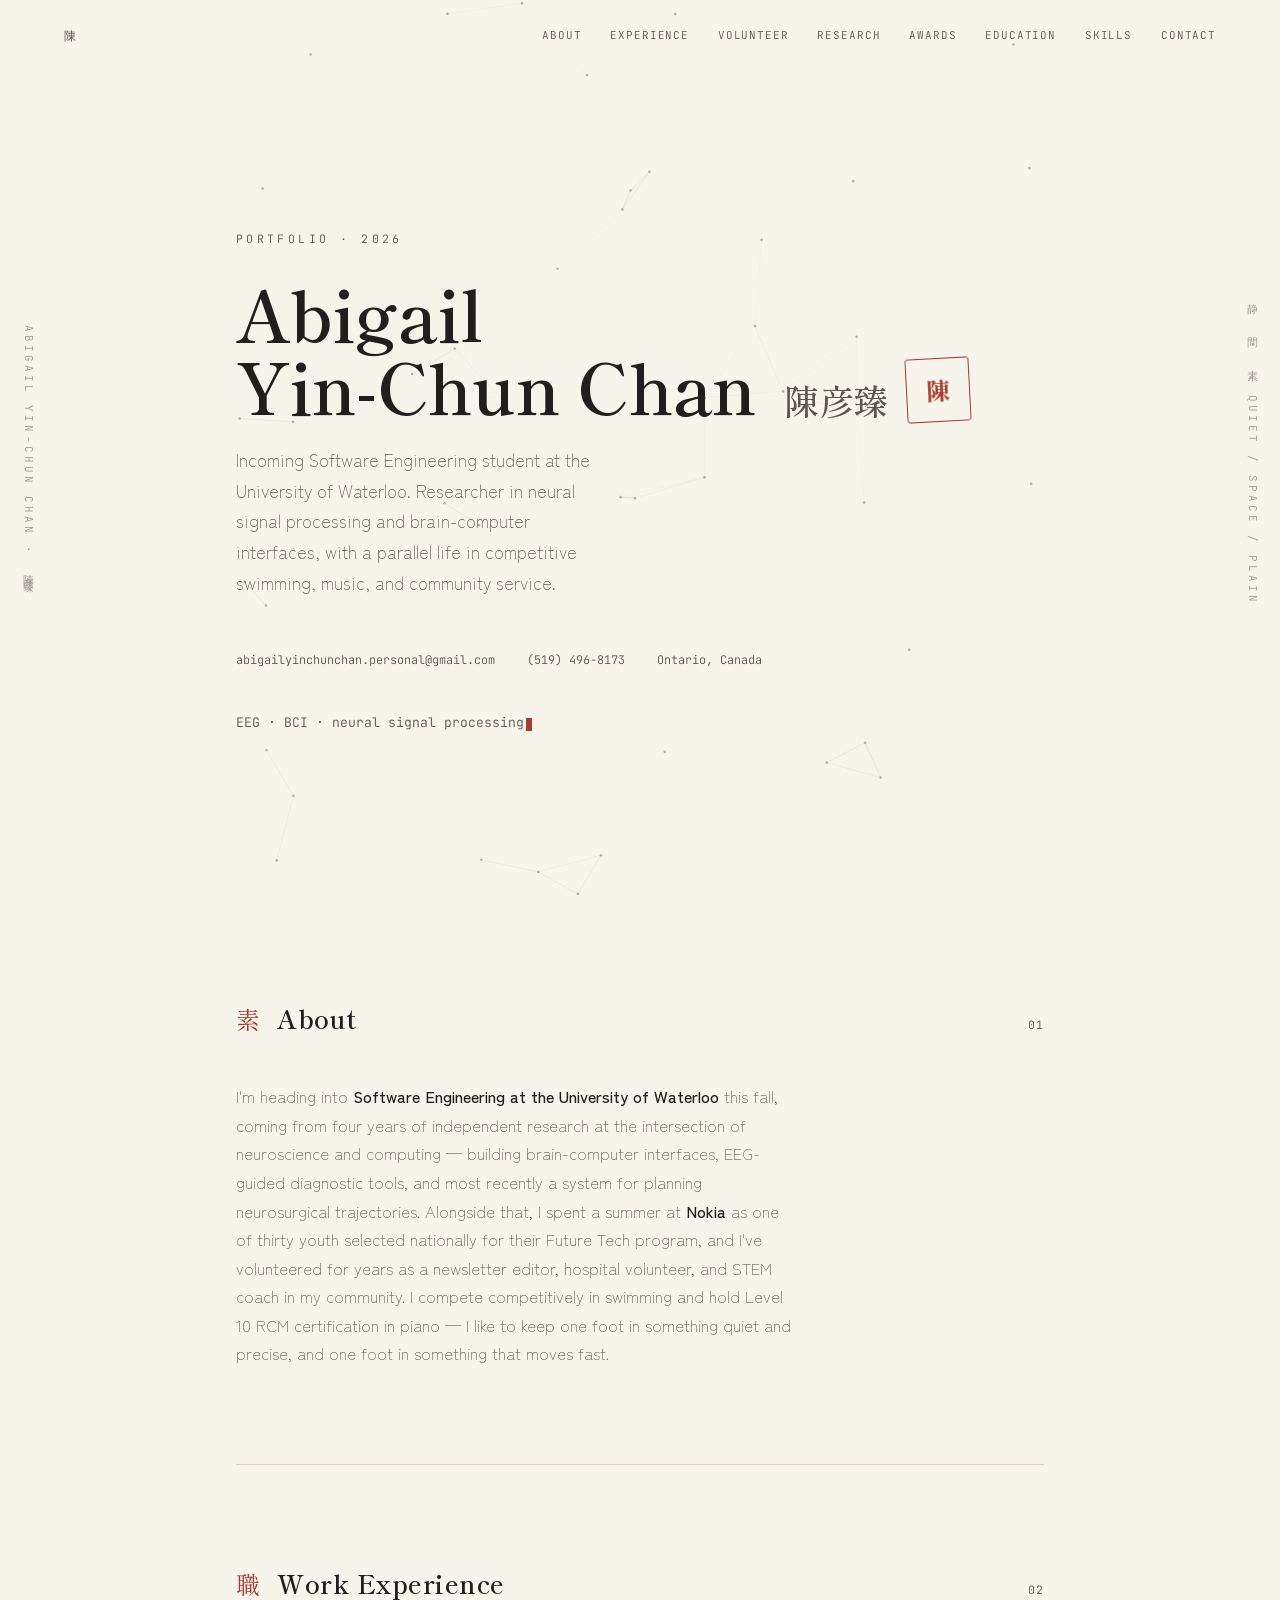
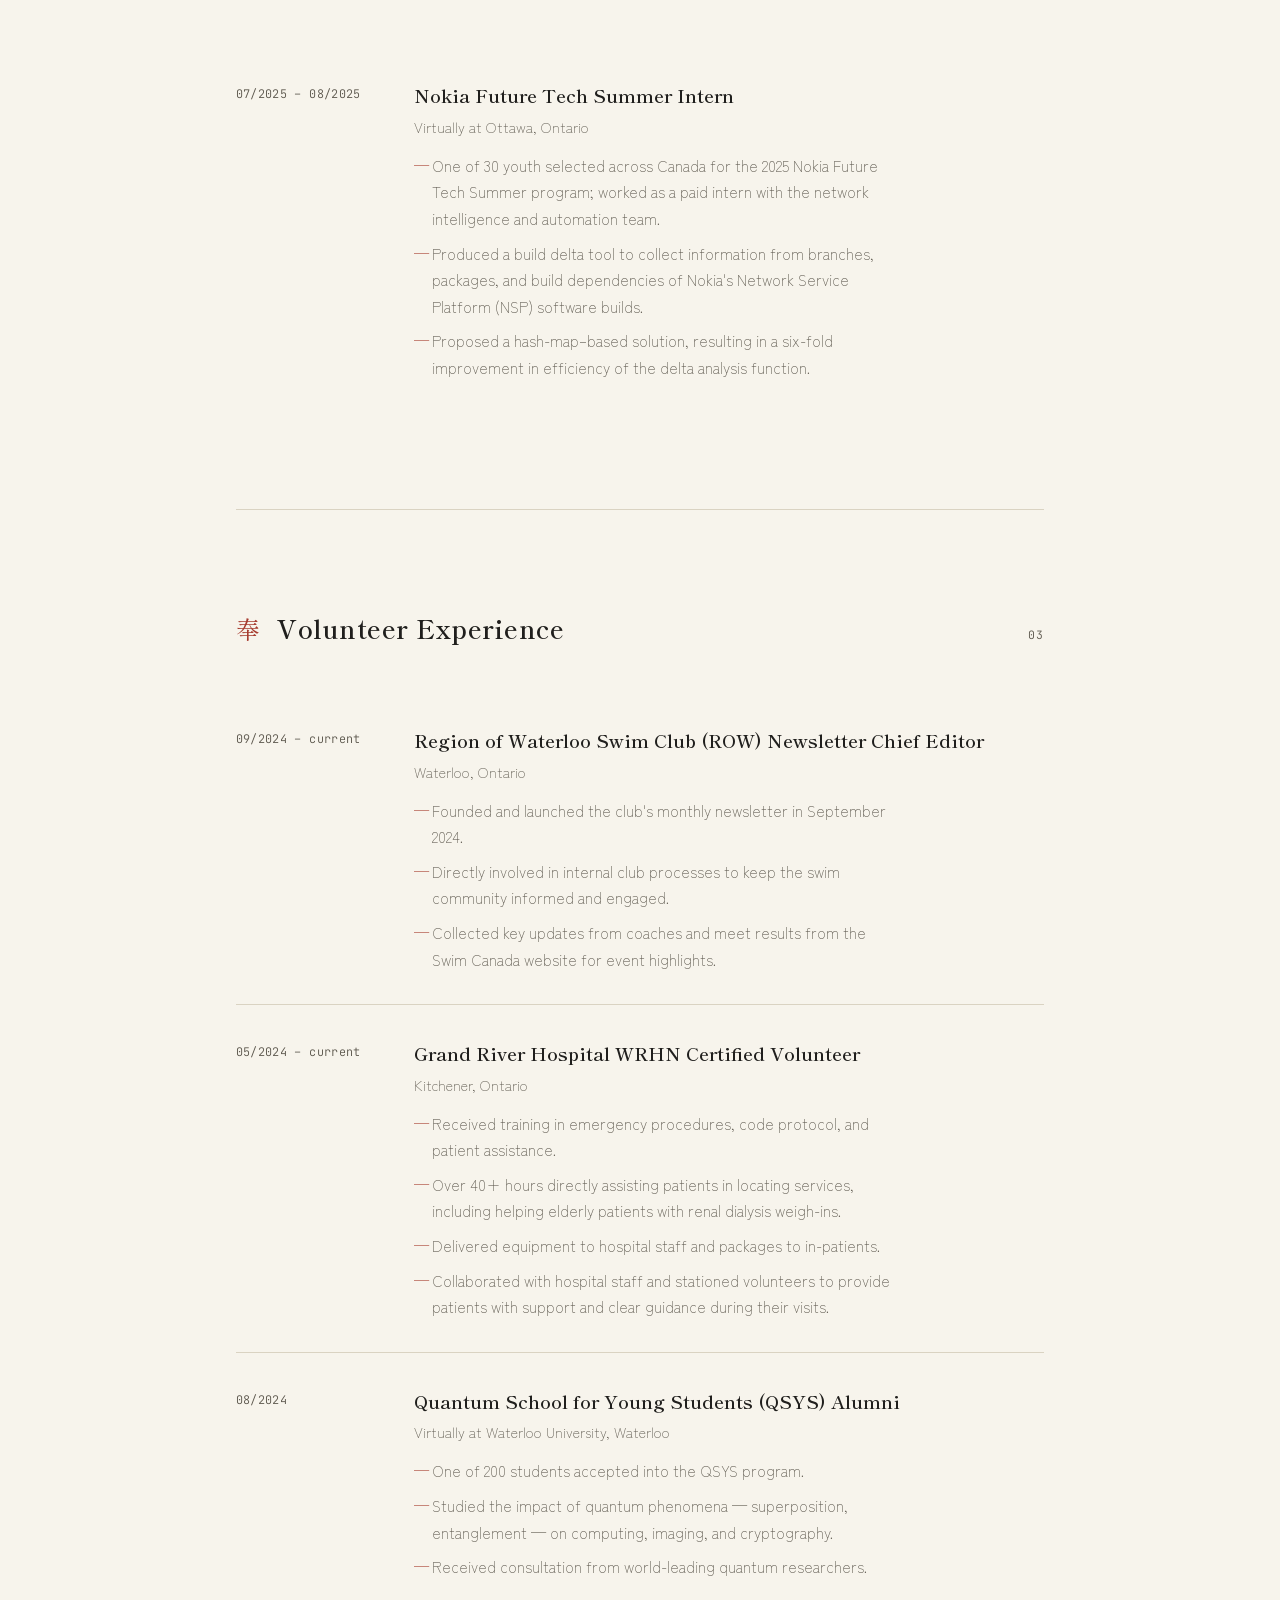
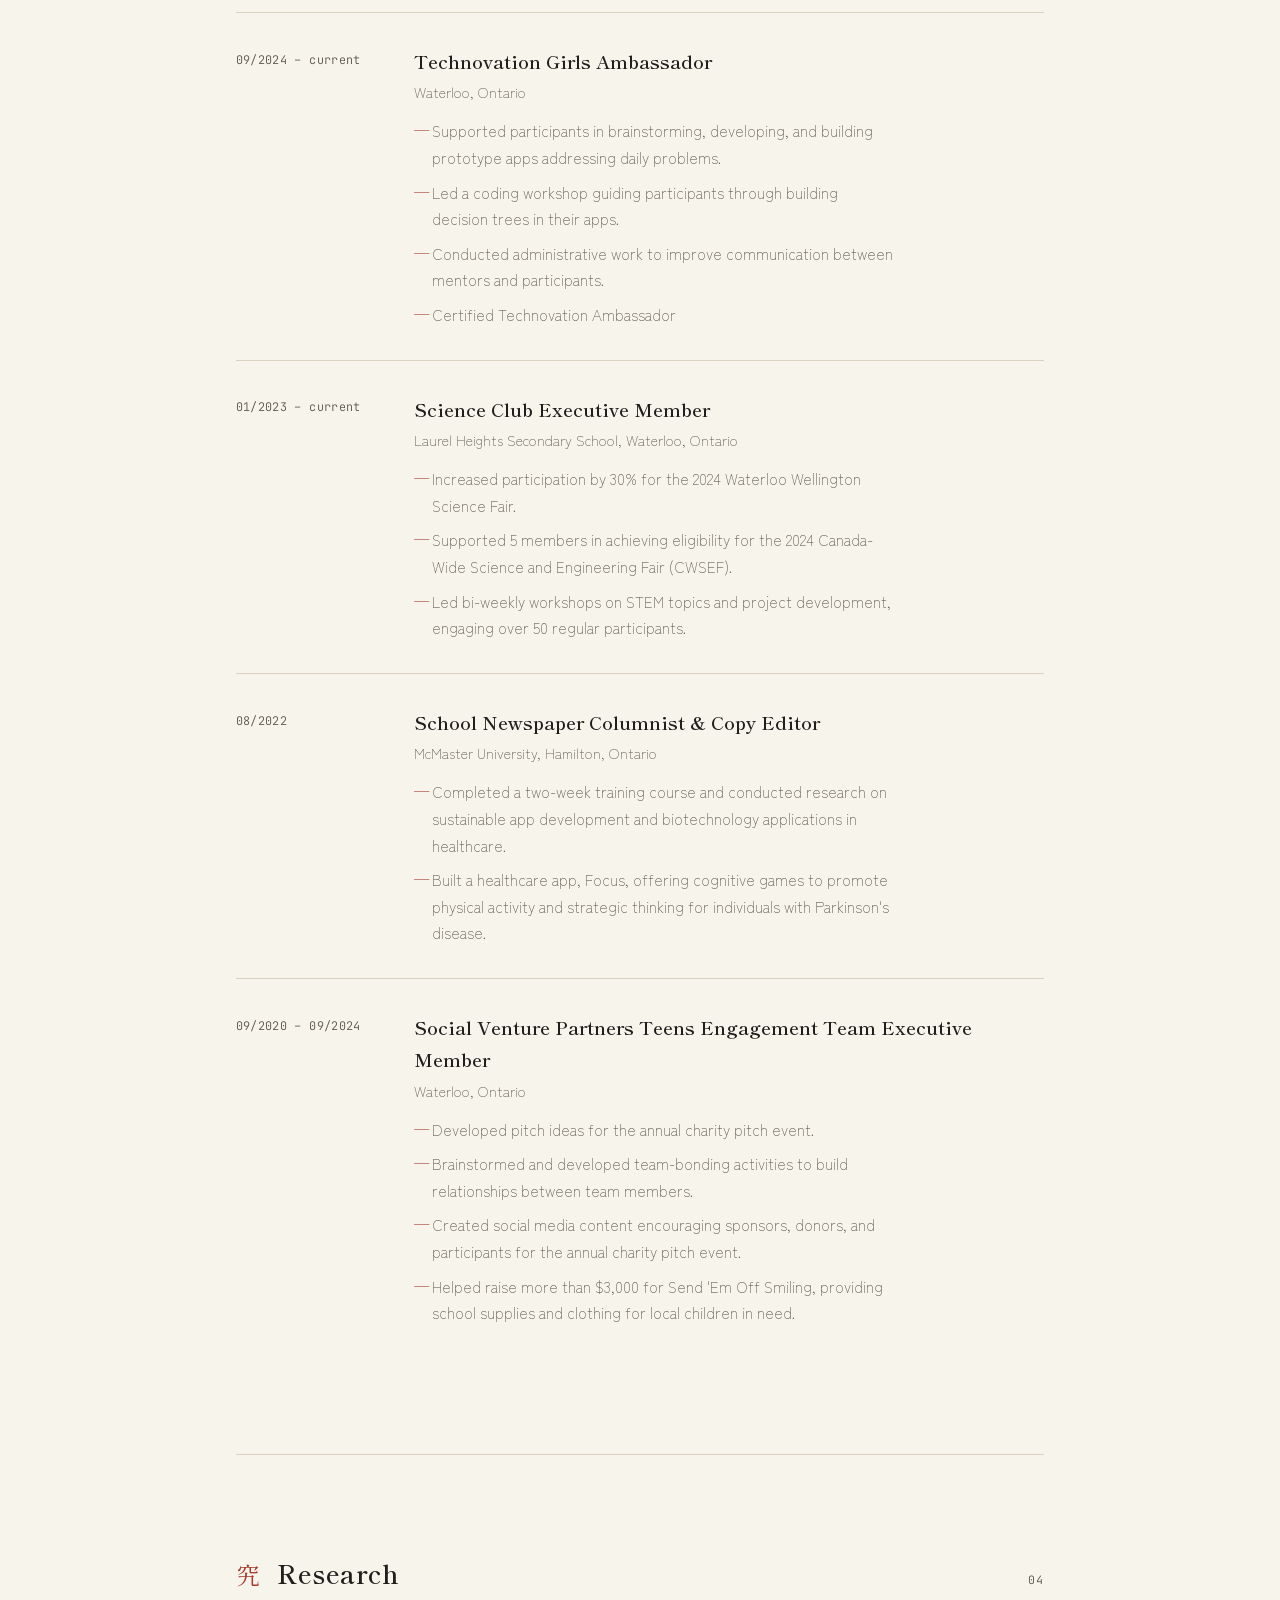
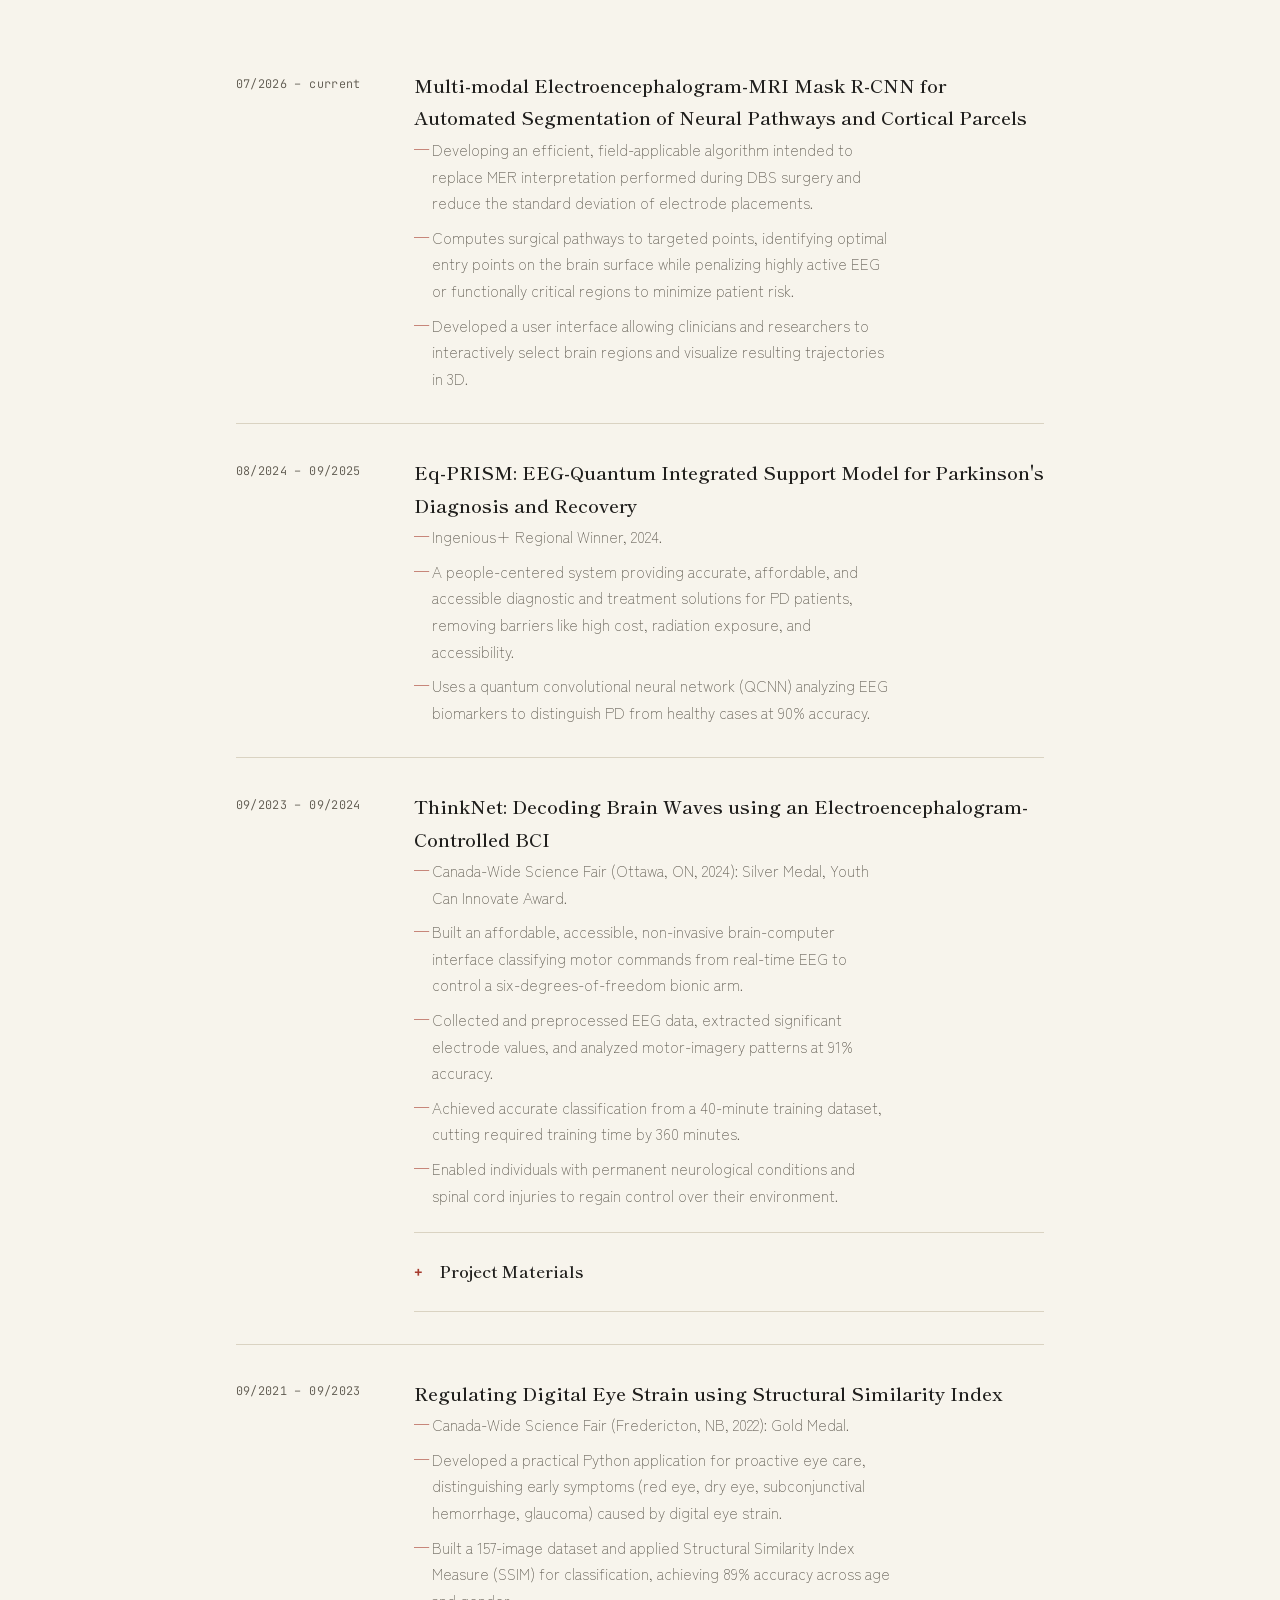
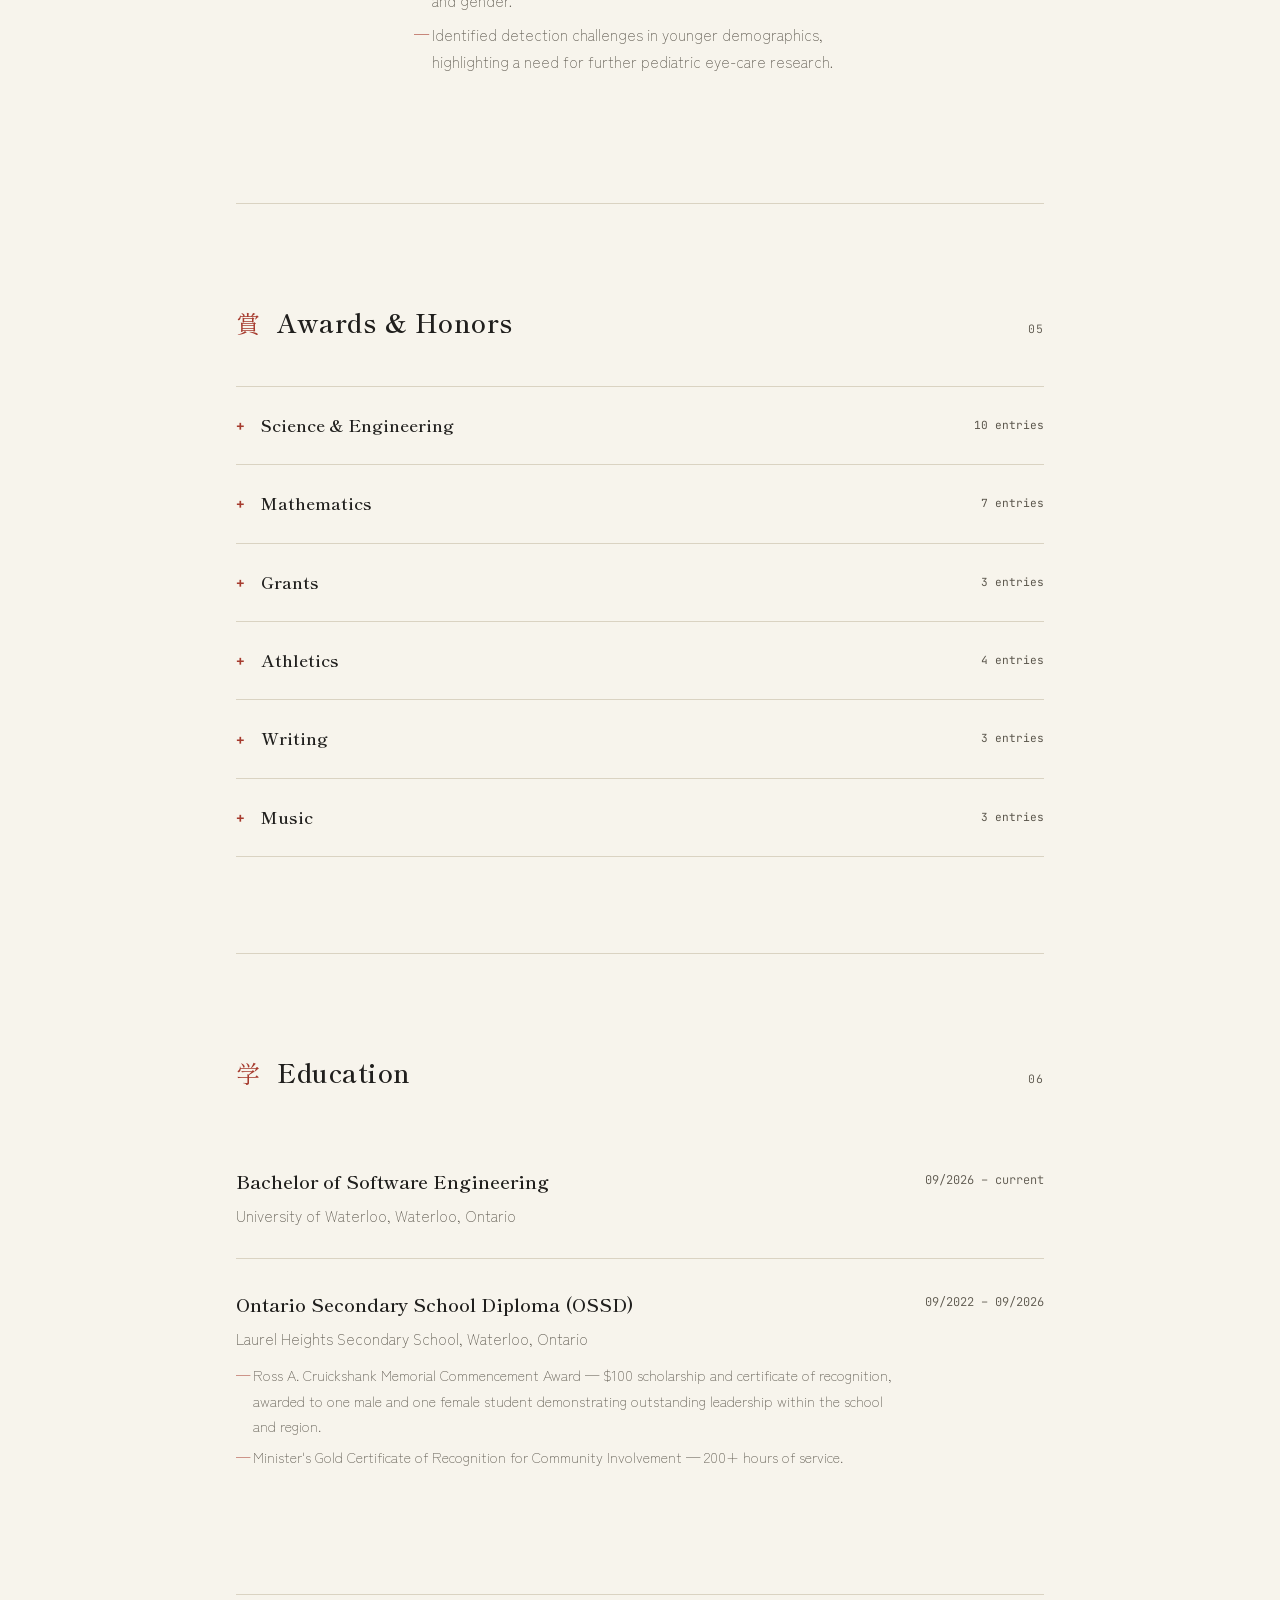
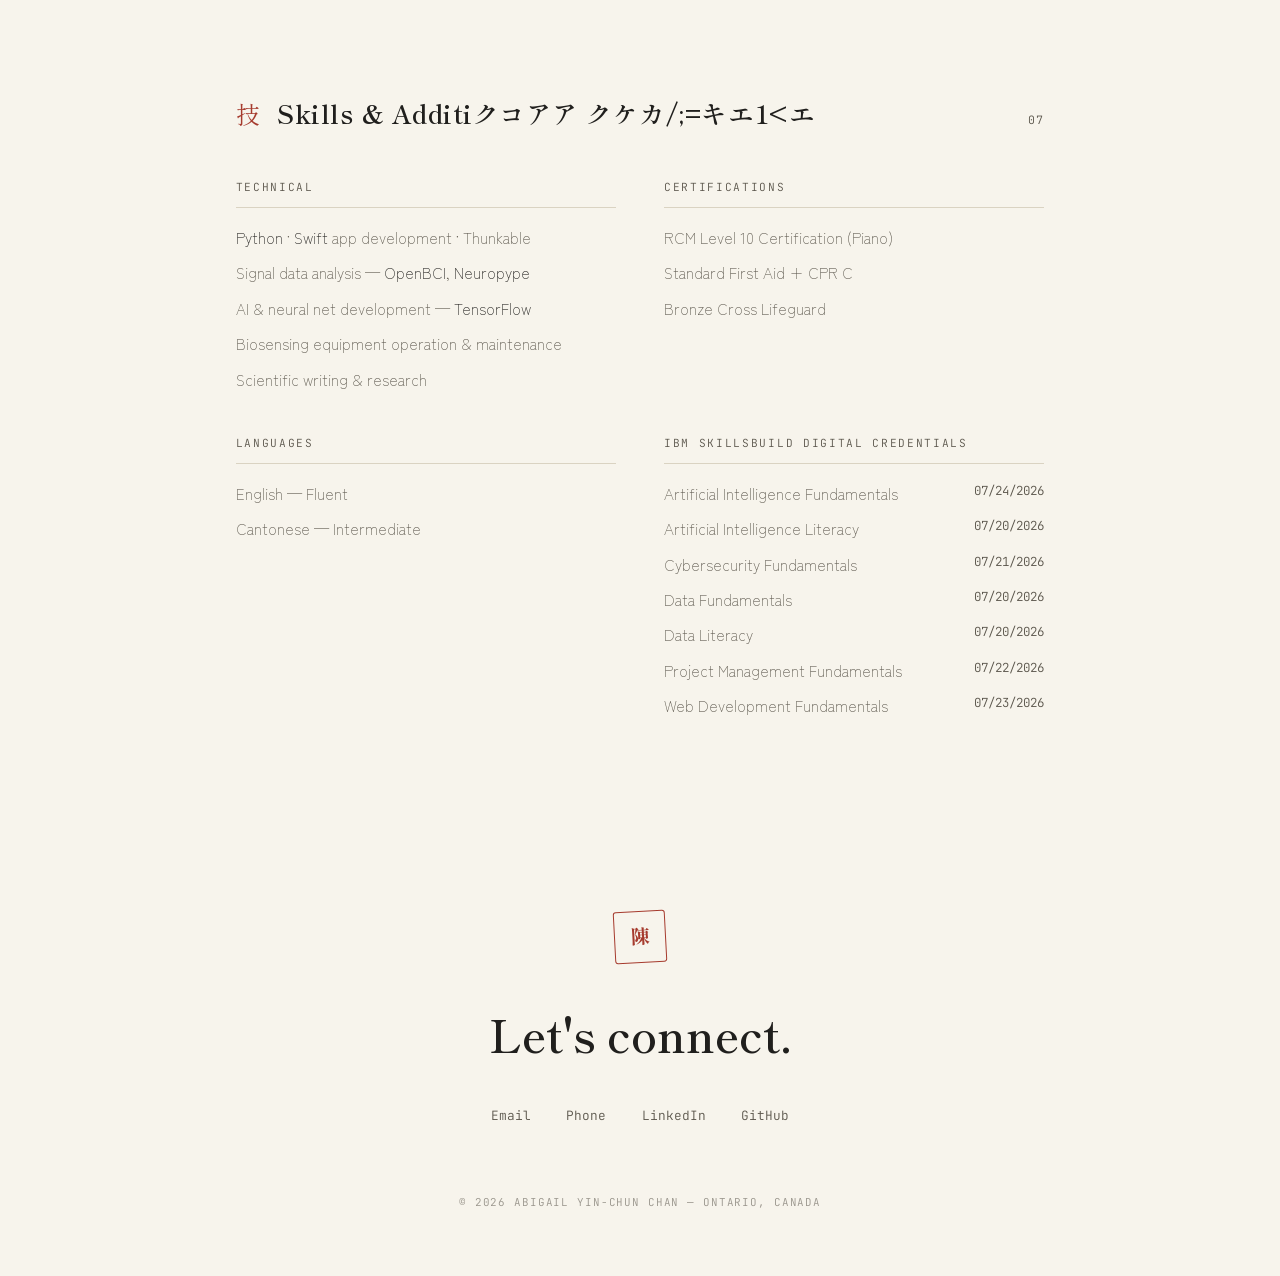
==== commit 6c1dfa87: "Update index.html" ====
--- a/index.html
+++ b/index.html
@@ -157,7 +157,7 @@
   .award-name{ font-size:0.94rem; }
   .award-detail{ font-size:0.85rem; color:var(--ink-soft); margin-top:0.15rem; }
   .award-meta{ margin-left:auto; font-family:var(--mono); font-size:0.72rem; color:var(--ink-soft); white-space:nowrap; }
-  
+
   footer{ padding:6rem 0 4rem; text-align:center; }
   .footer-seal{ width:52px; height:52px; margin:0 auto 2rem; border:1.5px solid var(--seal); color:var(--seal); border-radius:3px; display:flex; align-items:center; justify-content:center; font-family:var(--display); font-size:1.2rem; font-weight:700; transform:rotate(-3deg); }
   footer h2{ font-family:var(--display); font-size:clamp(1.8rem, 5vw, 2.8rem); font-weight:600; margin-bottom:1.6rem; }
@@ -178,7 +178,7 @@
       <a href="#about">About</a>
       <a href="#experience">Experience</a>
       <a href="#volunteer">Volunteer</a>
-      <a href="research.html">Research</a>
+      <a href="#research">Research</a>
       <a href="#awards">Awards</a>
       <a href="#education">Education</a>
       <a href="#skills">Skills</a>
@@ -311,7 +311,7 @@
     
           <li>
             <a href="certifications/Technovation%20Ambassador%20Certificate.pdf" target="_blank">
-              Recieved Technovation official certification
+              Certified Technovation Ambassador
             </a>
           </li>
         </ul>
@@ -390,19 +390,96 @@
         </div>
       </div>
 
-      <div class="entry reveal">
-        <div class="entry-date">09/2023 – 09/2024</div>
-        <div>
-          <div class="entry-title">Decoding Brain Waves using an Electroencephalogram-Controlled BCI</div>
-          <ul>
-            <li>Canada-Wide Science Fair (Ottawa, ON, 2024): Silver Medal, Youth Can Innovate Award.</li>
-            <li>Built an affordable, accessible, non-invasive brain-computer interface classifying motor commands from real-time EEG to control a six-degrees-of-freedom bionic arm.</li>
-            <li>Collected and preprocessed EEG data, extracted significant electrode values, and analyzed motor-imagery patterns at 91% accuracy.</li>
-            <li>Achieved accurate classification from a 40-minute training dataset, cutting required training time by 360 minutes.</li>
-            <li>Enabled individuals with permanent neurological conditions and spinal cord injuries to regain control over their environment.</li>
-          </ul>
-        </div>
-      </div>
+    <div class="entry reveal">
+      <div class="entry-date">09/2023 – 09/2024</div>
+      <div>
+        <div class="entry-title">ThinkNet: Decoding Brain Waves using an Electroencephalogram-Controlled BCI</div>
+    
+        <ul>
+          <li>Canada-Wide Science Fair (Ottawa, ON, 2024): Silver Medal, Youth Can Innovate Award.</li>
+          <li>Built an affordable, accessible, non-invasive brain-computer interface classifying motor commands from real-time EEG to control a six-degrees-of-freedom bionic arm.</li>
+          <li>Collected and preprocessed EEG data, extracted significant electrode values, and analyzed motor-imagery patterns at 91% accuracy.</li>
+          <li>Achieved accurate classification from a 40-minute training dataset, cutting required training time by 360 minutes.</li>
+          <li>Enabled individuals with permanent neurological conditions and spinal cord injuries to regain control over their environment.</li>
+        </ul>
+    
+        <!-- PROJECT ASSETS DROPDOWN -->
+        <details class="award-group" style="margin-top:1.5rem;">
+          <summary>
+            <span class="plus">+</span>
+            Project Materials
+          </summary>
+    
+          <div class="award-body">
+    
+            <div class="award-row">
+              <div>
+                <div class="award-name">
+                  Project Board
+                </div>
+    
+                <div class="award-detail">
+                  Full project documentation, methodology, and results.
+                </div>
+    
+                <a href="https://partner.projectboard.world/ysc/project/thinknet-decoding-brain-waves-using-an-electroencephalogram-controlled-bci"
+                   target="_blank">
+                  View ThinkNet Project Board →
+                </a>
+              </div>
+            </div>
+    
+    
+            <div class="award-row">
+              <div>
+                <div class="award-name">
+                  Presentation Video
+                </div>
+    
+                <div class="award-detail">
+                  Canada-Wide Science Fair project presentation.
+                </div>
+    
+                <div style="margin-top:1rem;">
+                  <iframe
+                    width="100%"
+                    height="400"
+                    src="https://www.youtube.com/embed/i0wtKUw-zyU"
+                    title="ThinkNet BCI Presentation"
+                    frameborder="0"
+                    allow="accelerometer; autoplay; clipboard-write; encrypted-media; gyroscope; picture-in-picture"
+                    allowfullscreen>
+                  </iframe>
+                </div>
+    
+              </div>
+            </div>
+    
+    
+            <div class="award-row">
+              <div>
+                <div class="award-name">
+                  CWSEF Poster
+                </div>
+    
+                <div class="award-detail">
+                  Research poster presented at the 2024 Canada-Wide Science Fair.
+                </div>
+    
+                <a href="posters/ThinkNet_CWSEF_Poster.pdf"
+                   target="_blank">
+                  View Poster →
+                </a>
+    
+              </div>
+            </div>
+    
+    
+          </div>
+        </details>
+    
+      </div>
+    </div>
 
       <div class="entry reveal">
         <div class="entry-date">09/2021 – 09/2023</div>
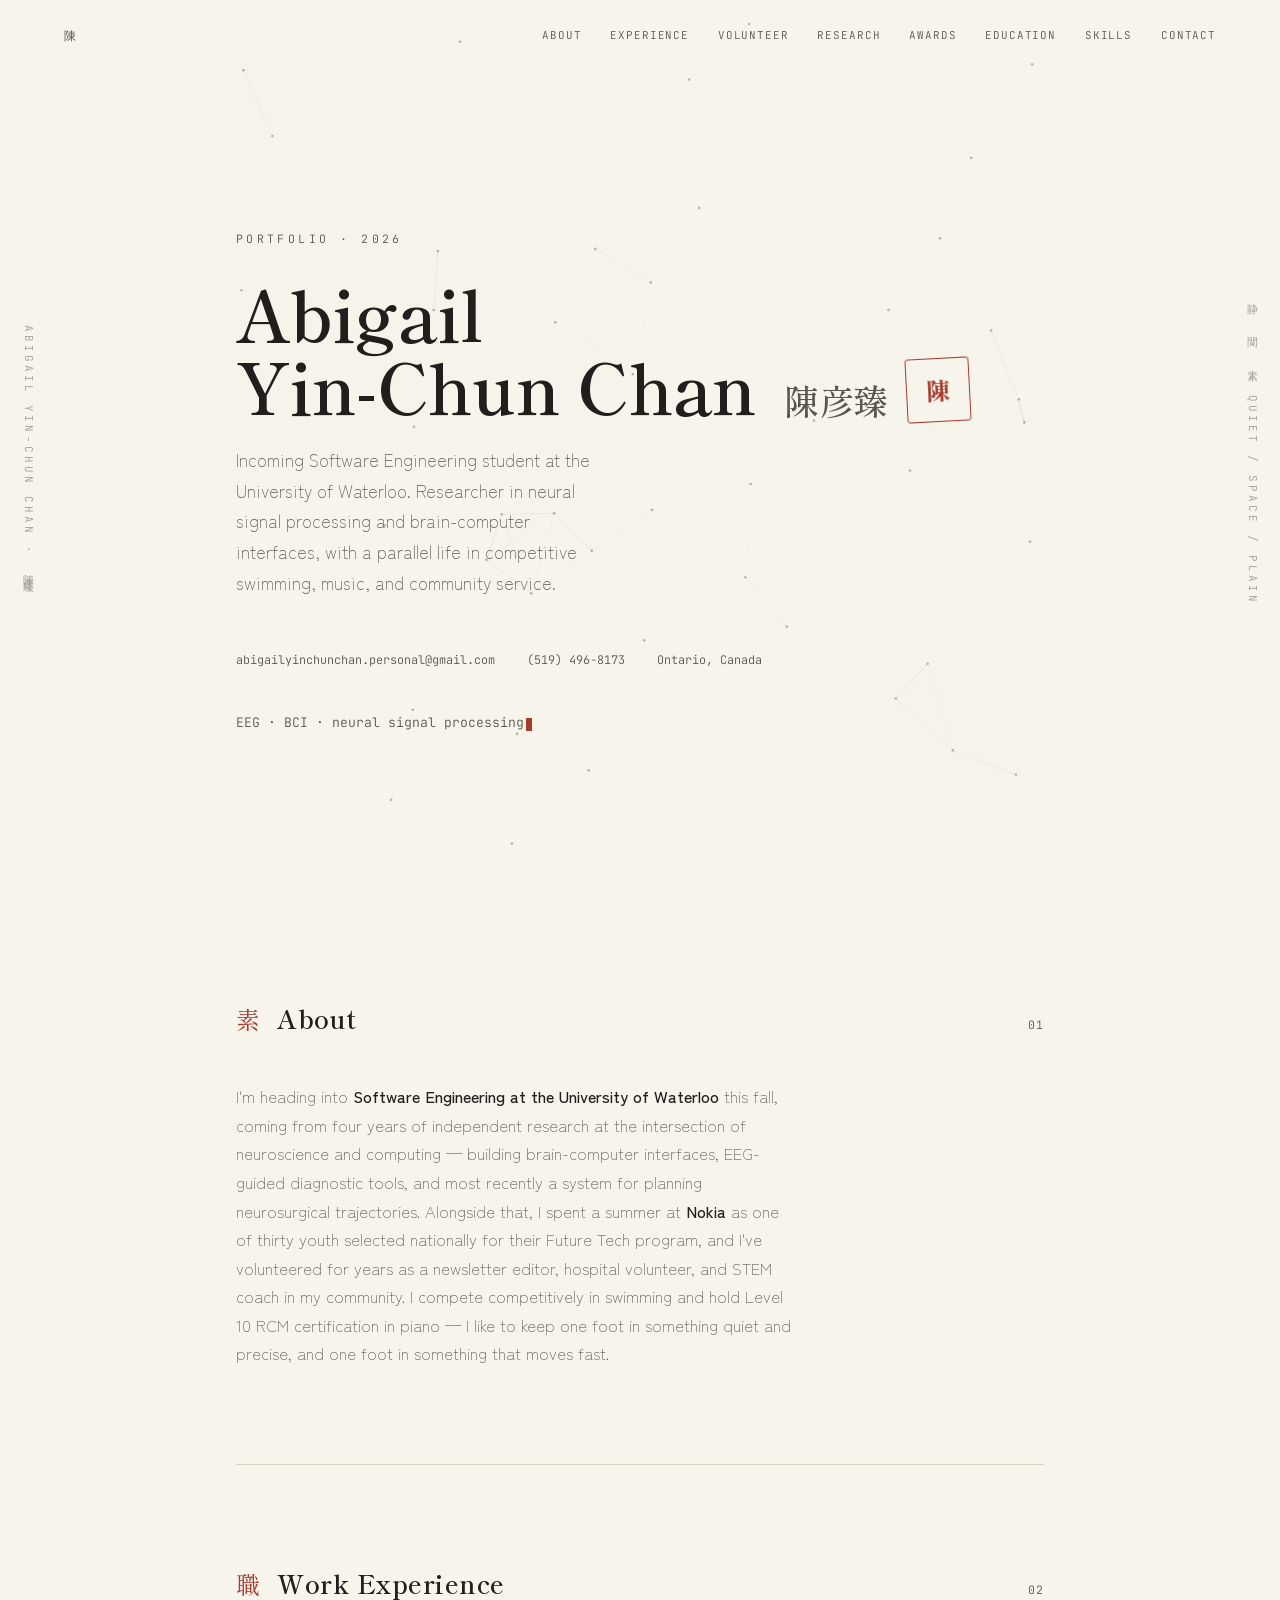
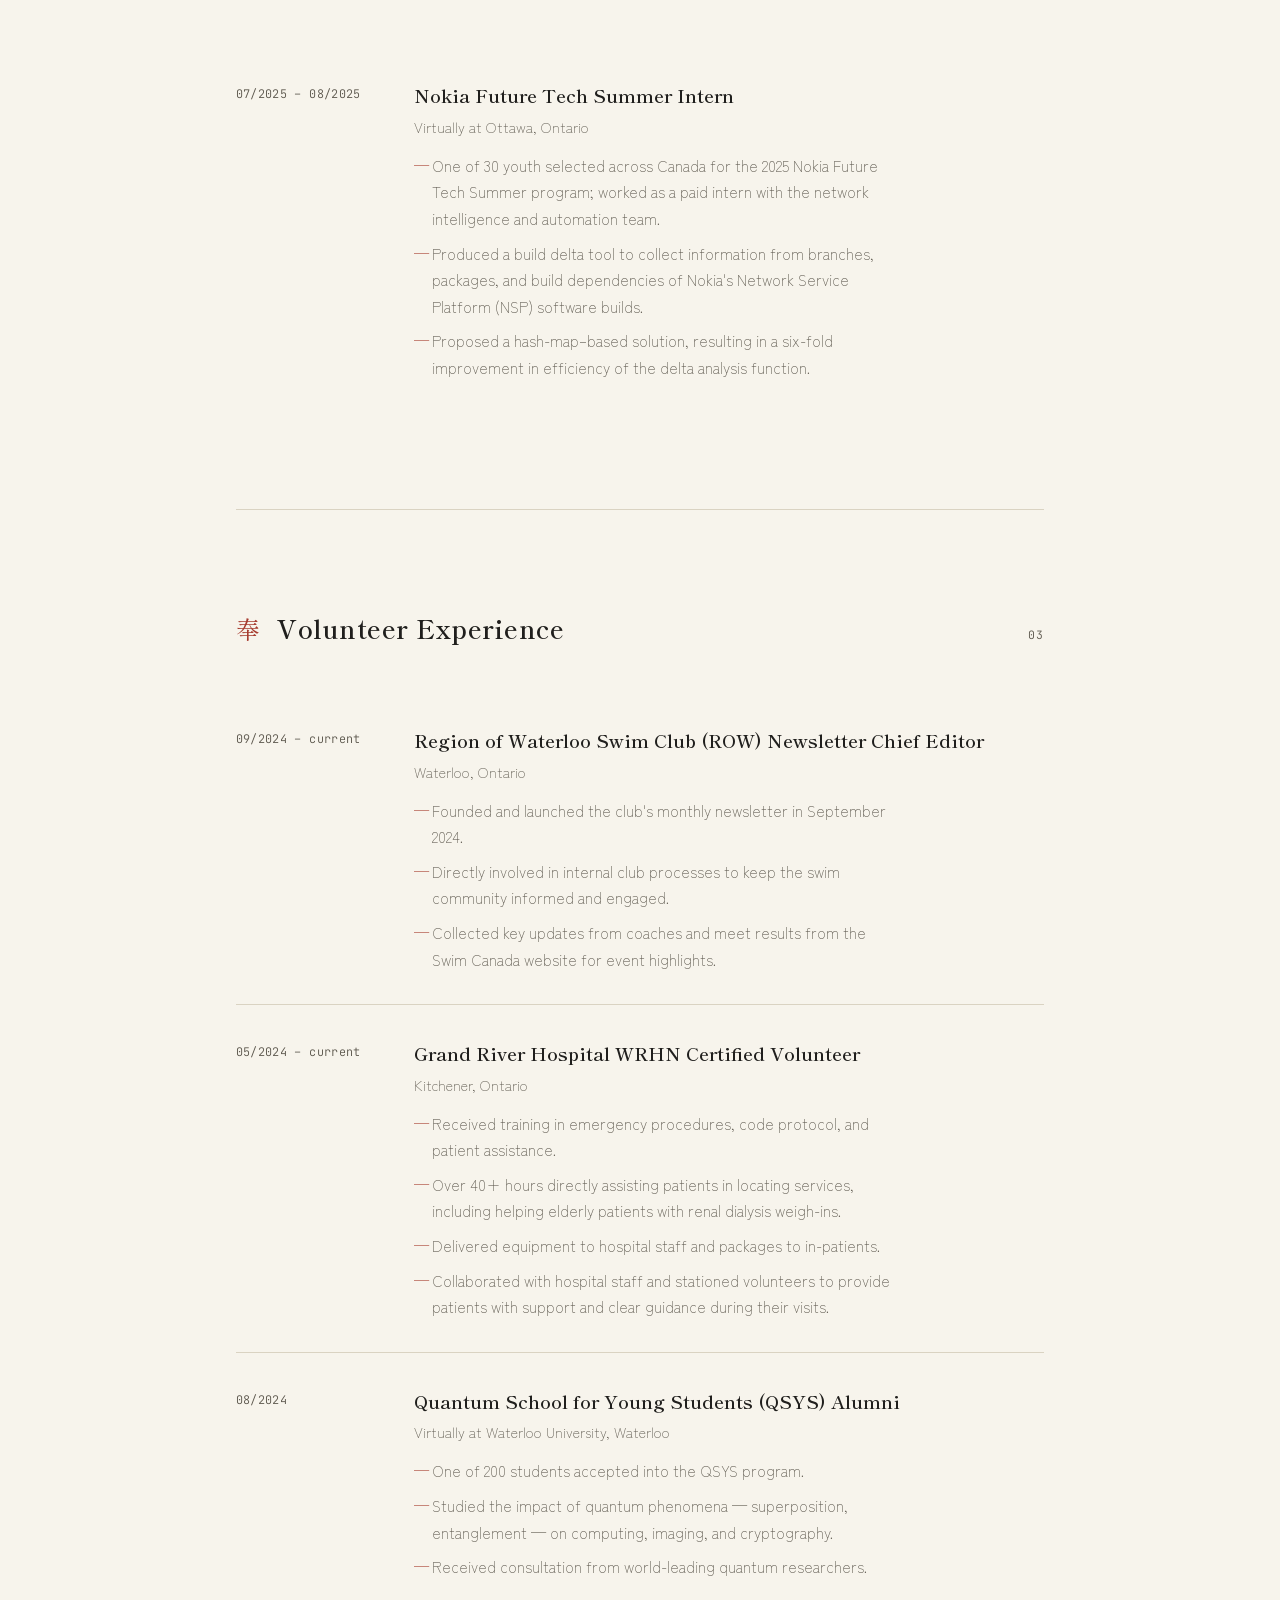
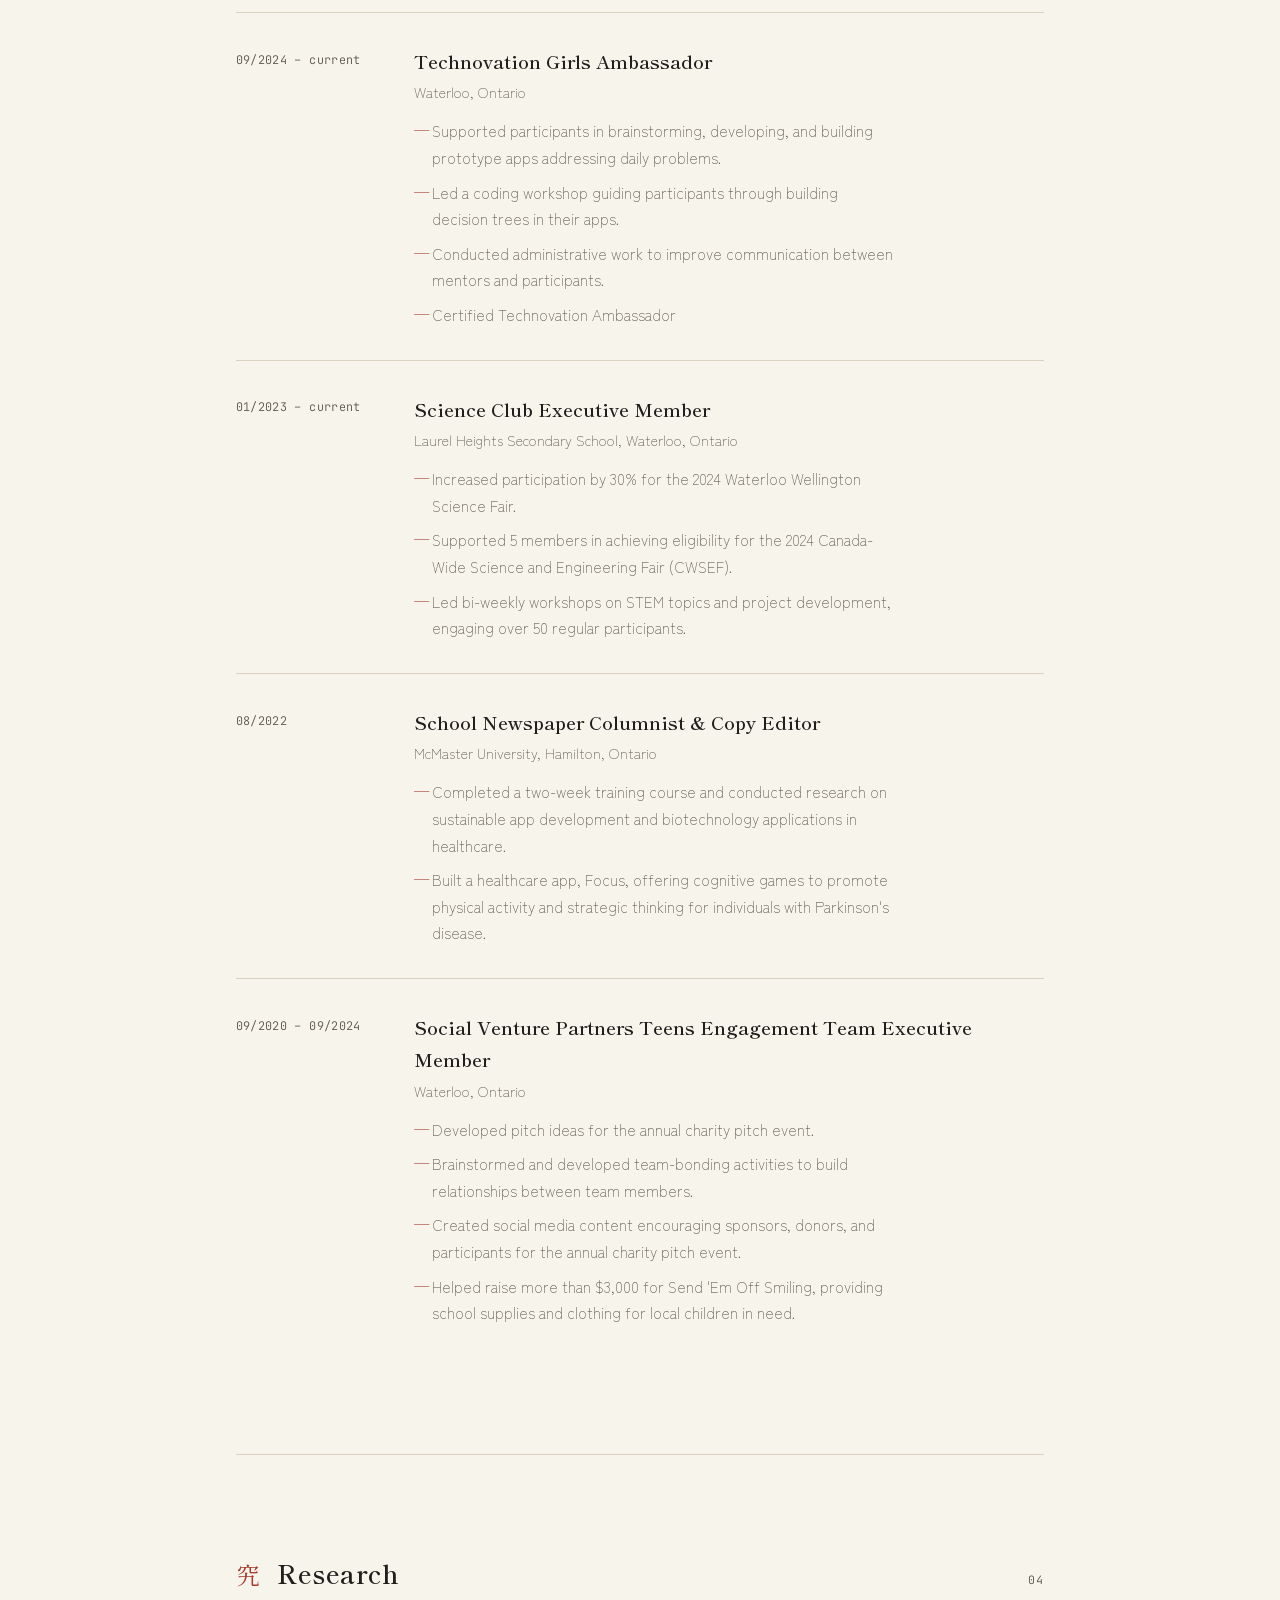
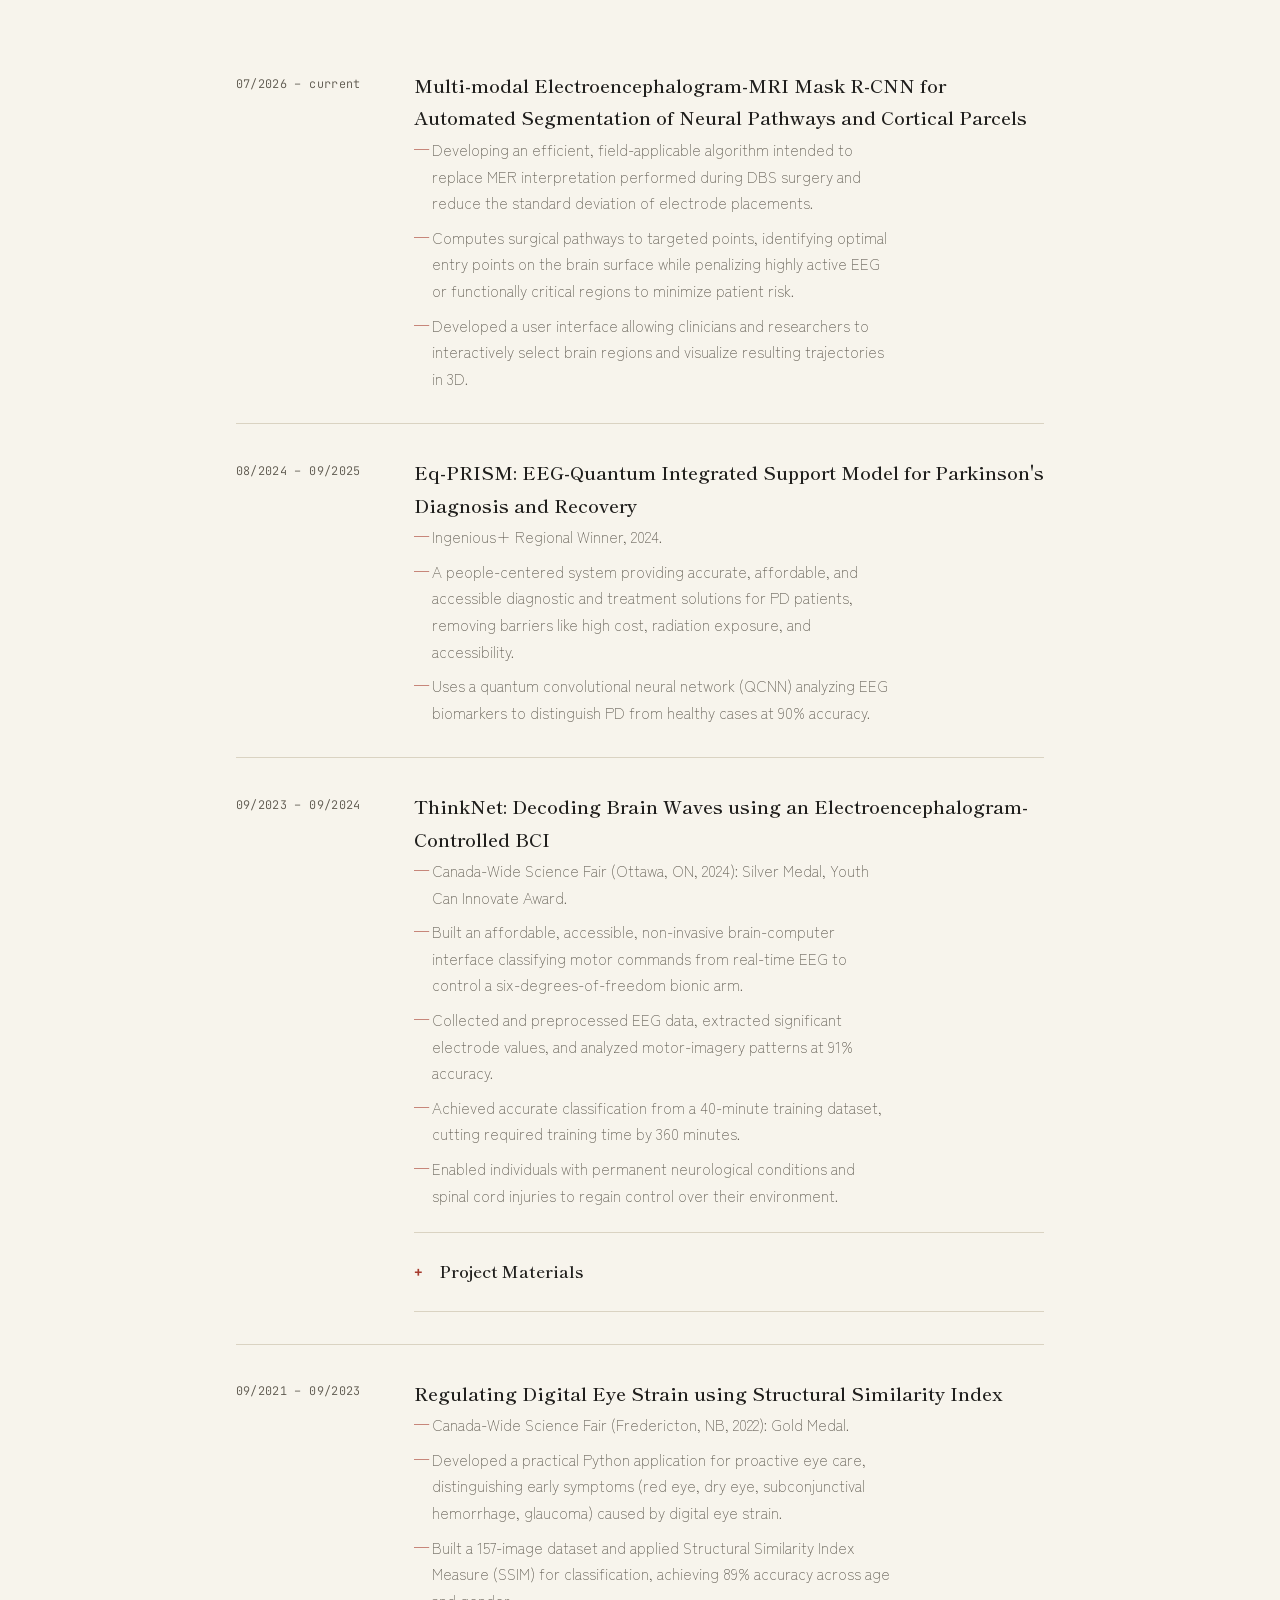
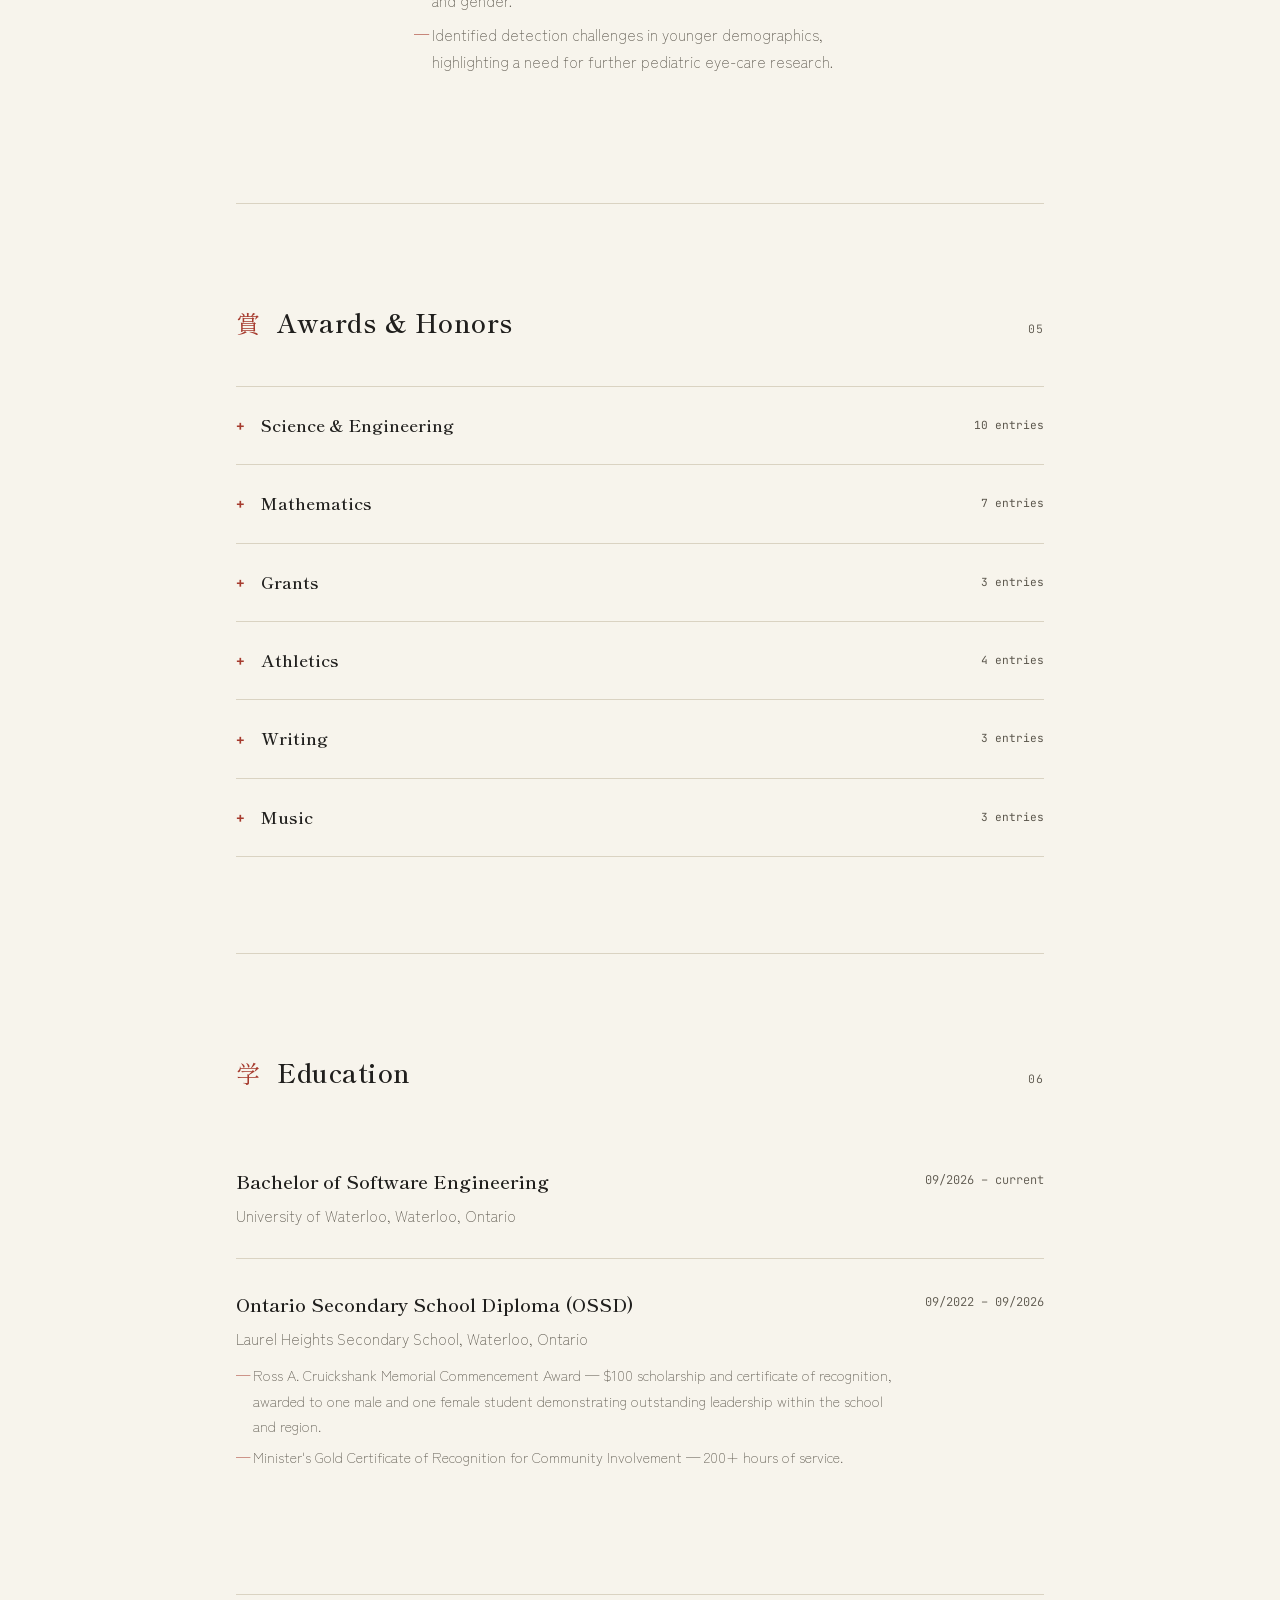
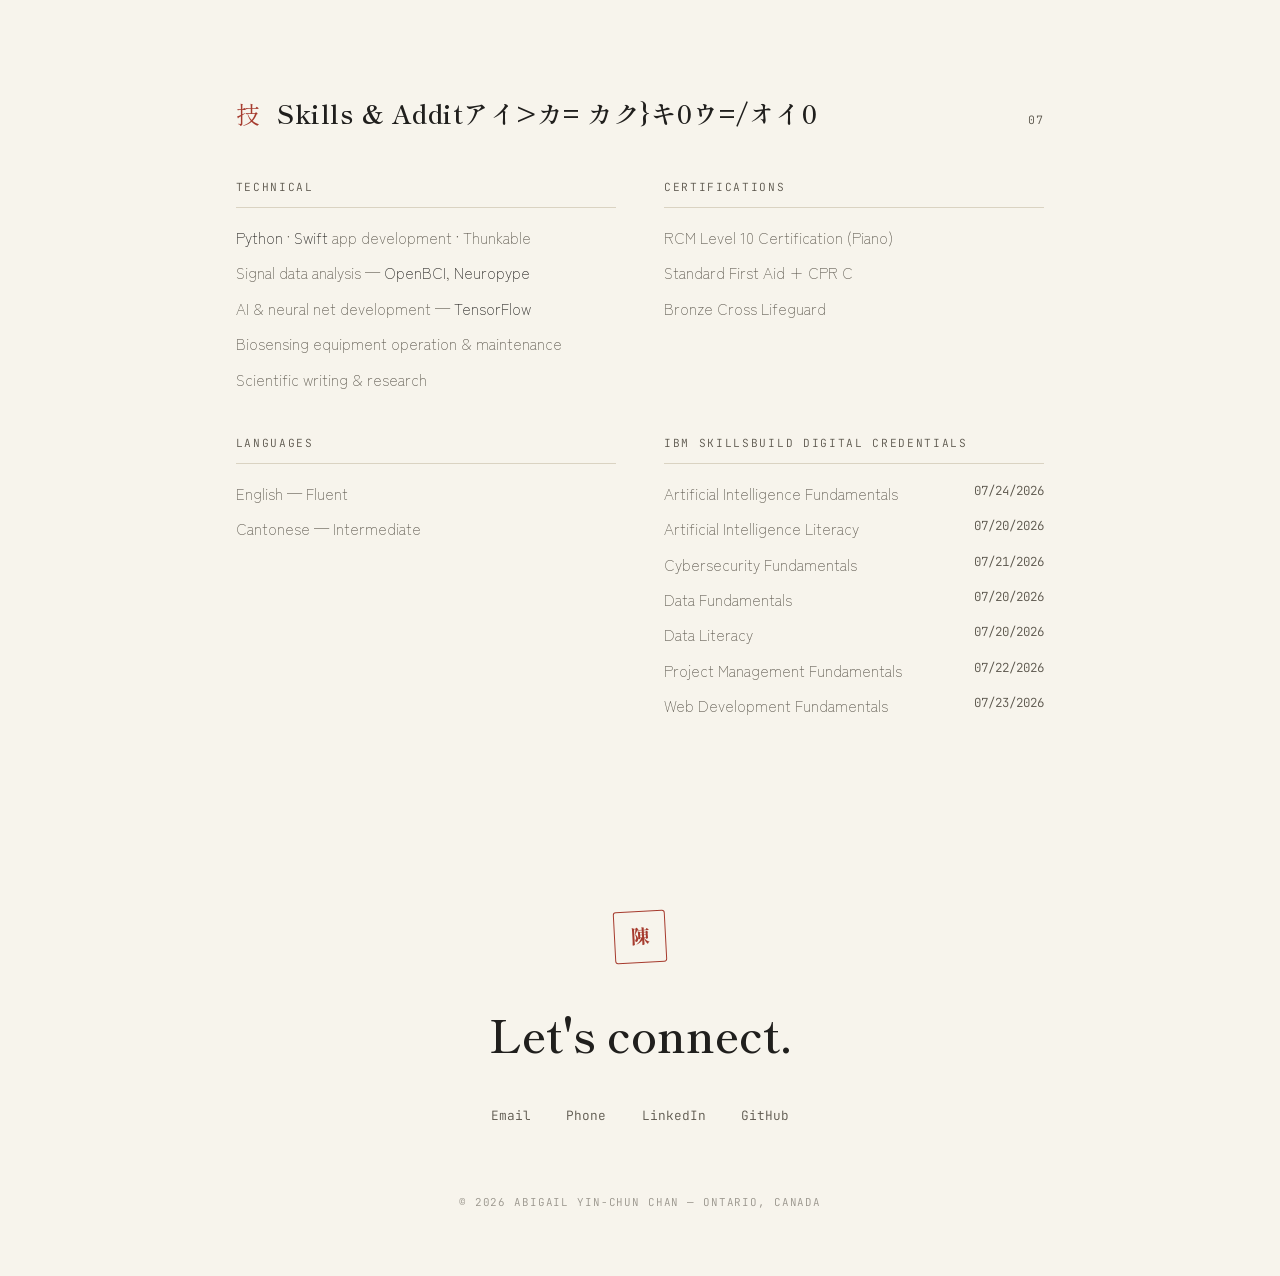
==== commit 3258bb12: "Update index.html" ====
--- a/index.html
+++ b/index.html
@@ -433,17 +433,17 @@
             <div class="award-row">
               <div>
                 <div class="award-name">
-                  Presentation Video
+                  Demonstration Video
                 </div>
     
                 <div class="award-detail">
-                  Canada-Wide Science Fair project presentation.
+                  Electroencephalogram controlled bionic arm demonstration
                 </div>
     
                 <div style="margin-top:1rem;">
                   <iframe
                     width="100%"
-                    height="400"
+                    height="50%"
                     src="https://www.youtube.com/embed/i0wtKUw-zyU"
                     title="ThinkNet BCI Presentation"
                     frameborder="0"
